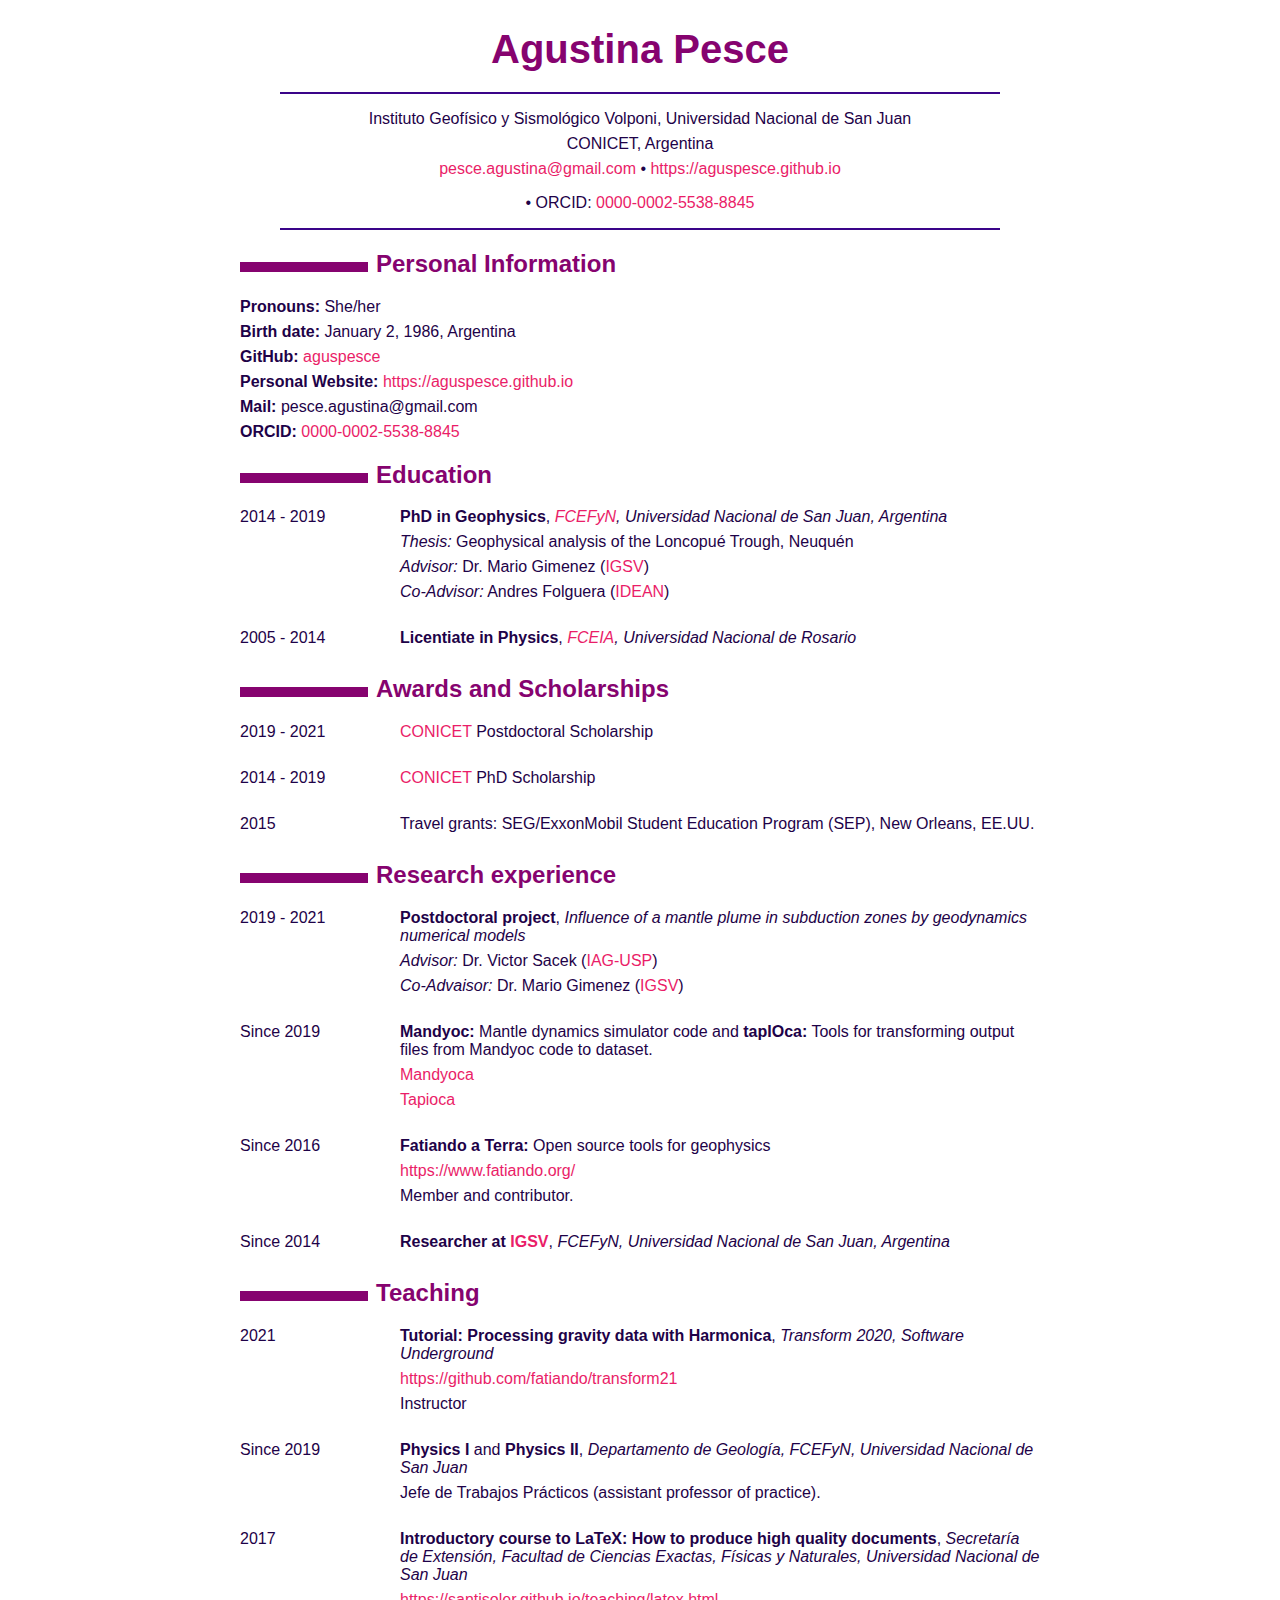
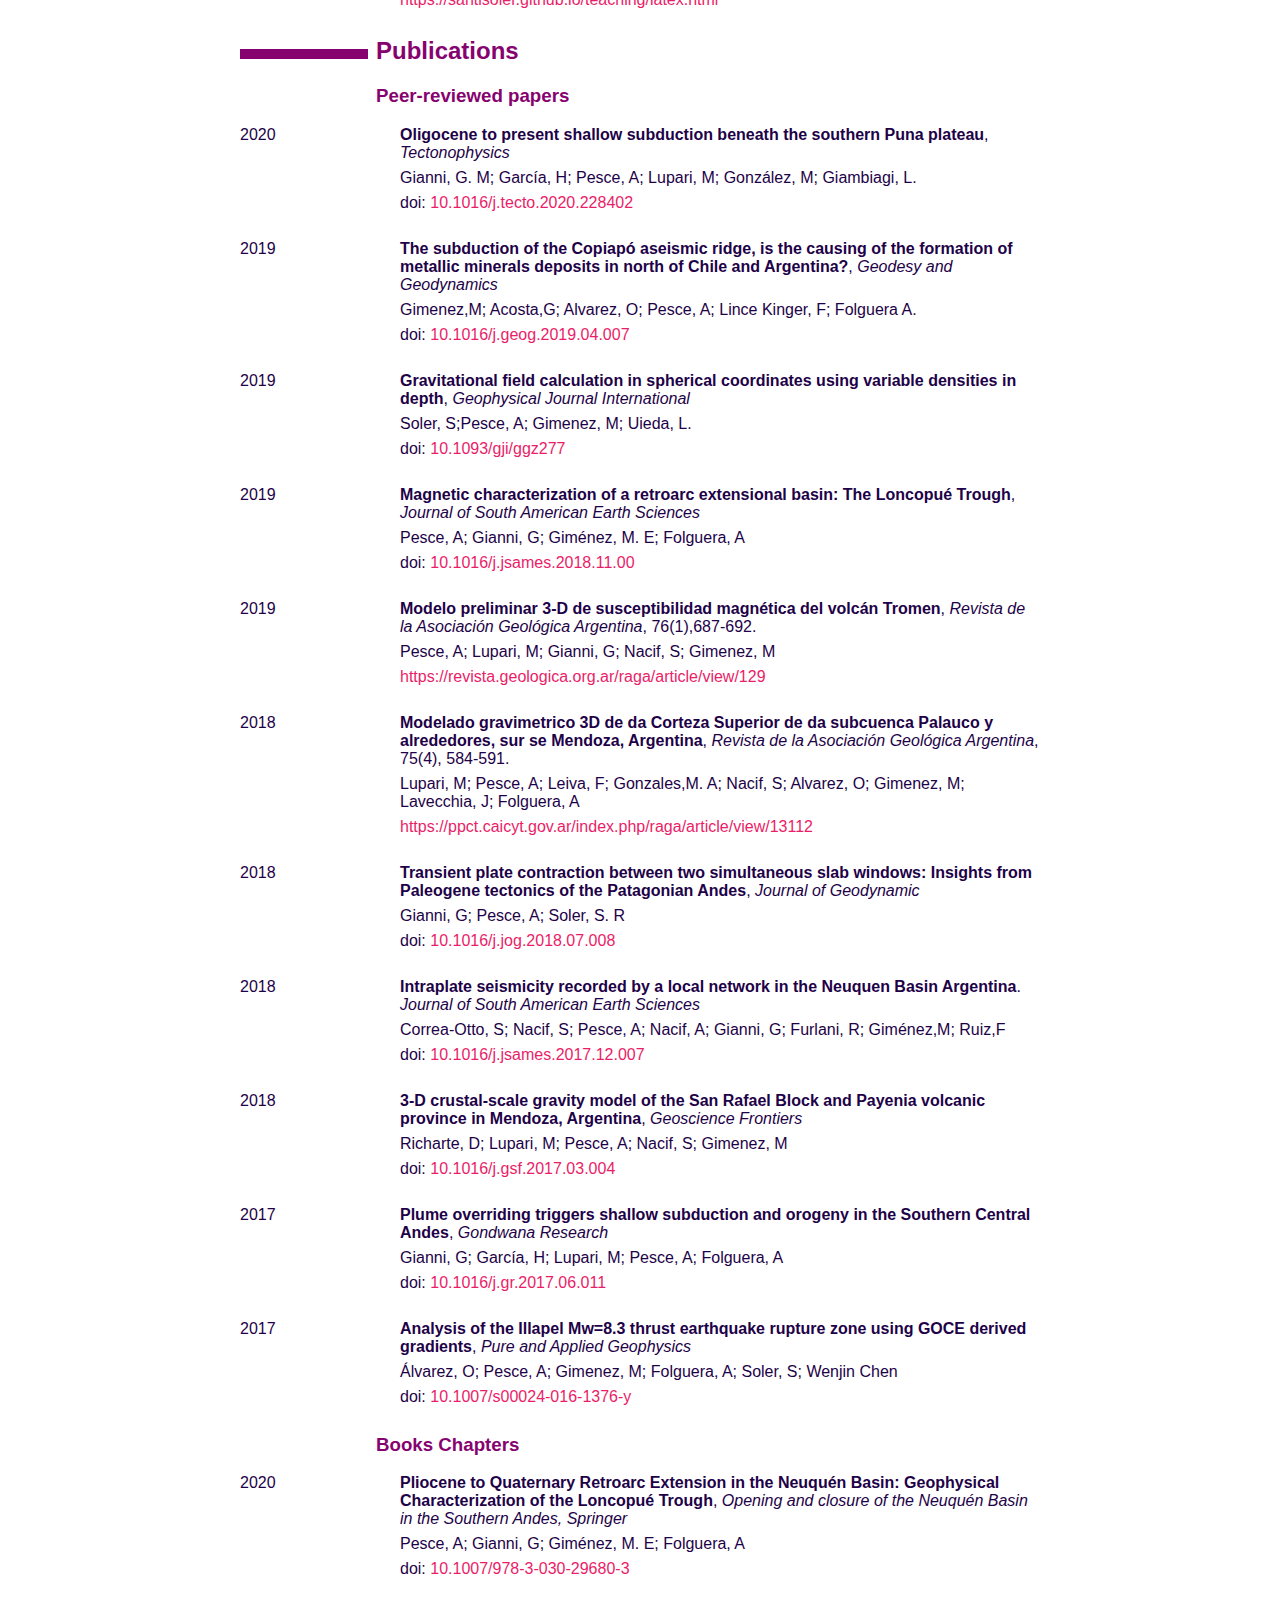
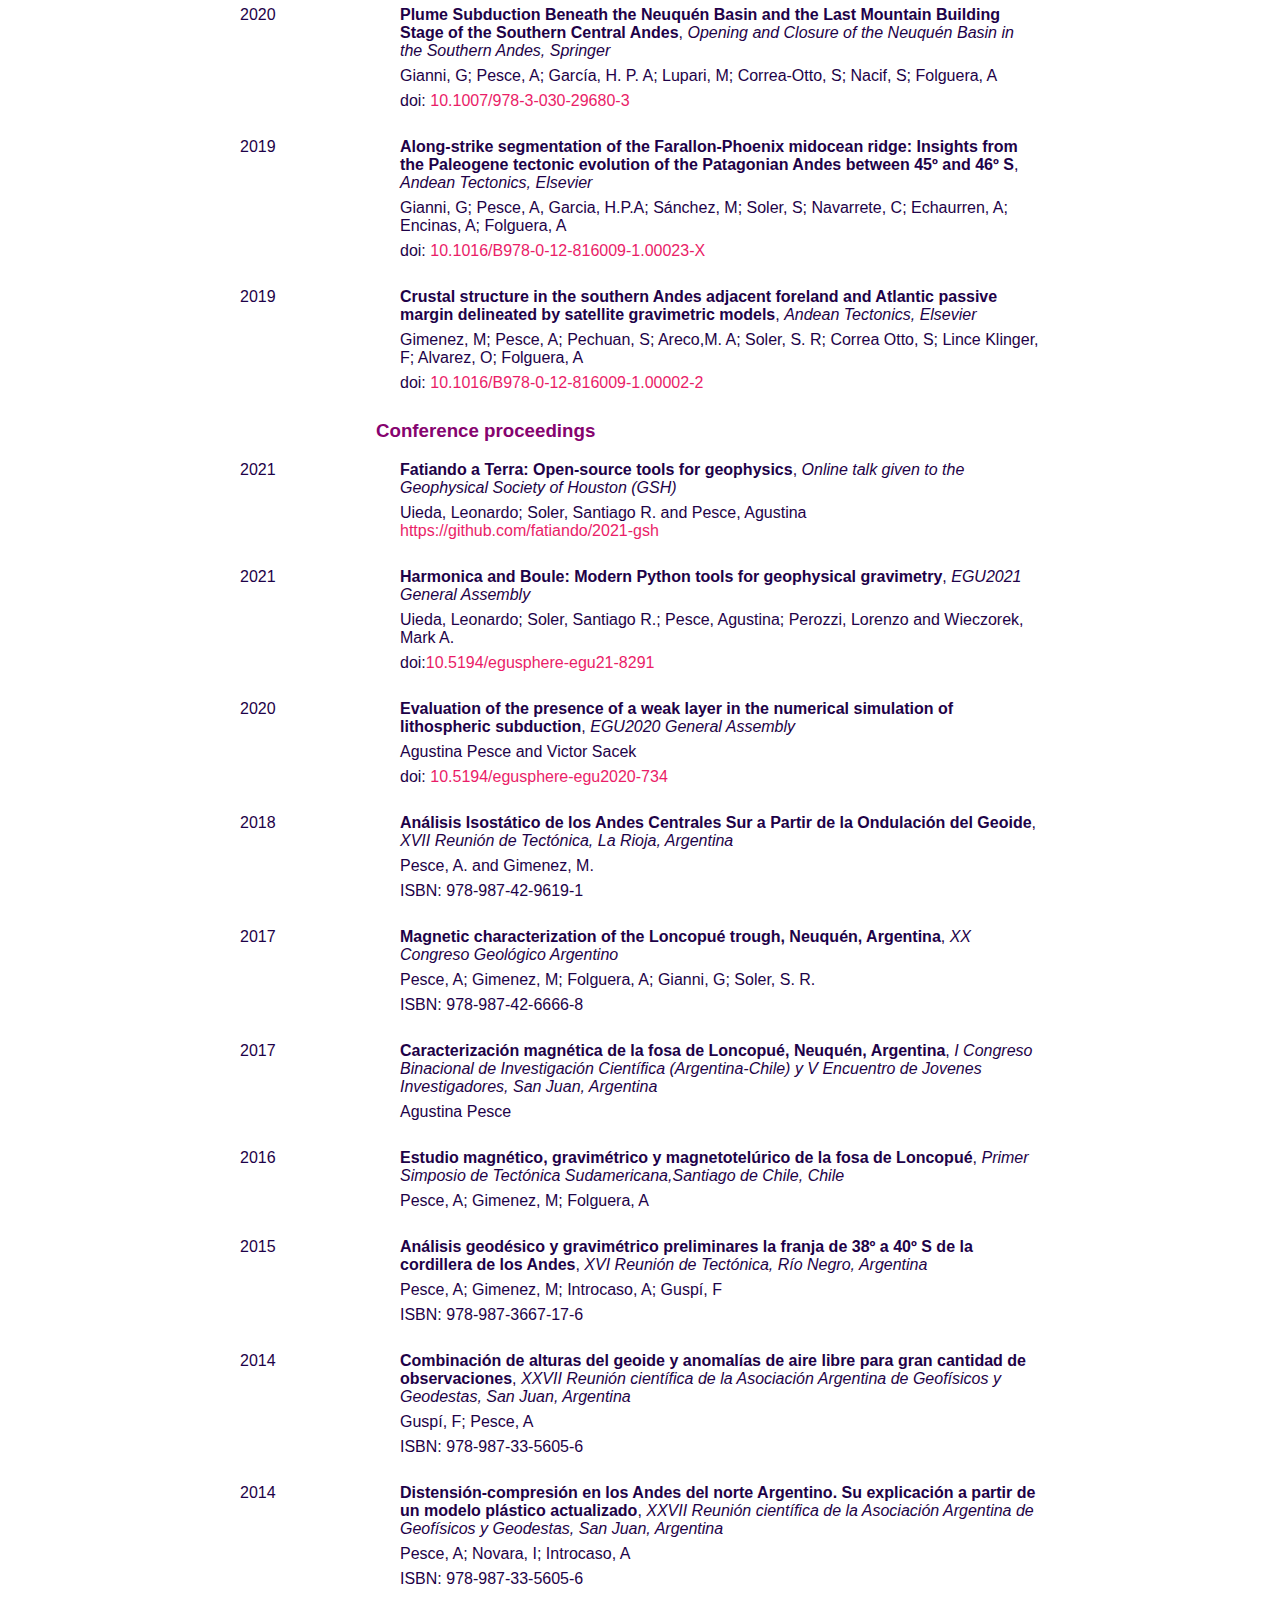
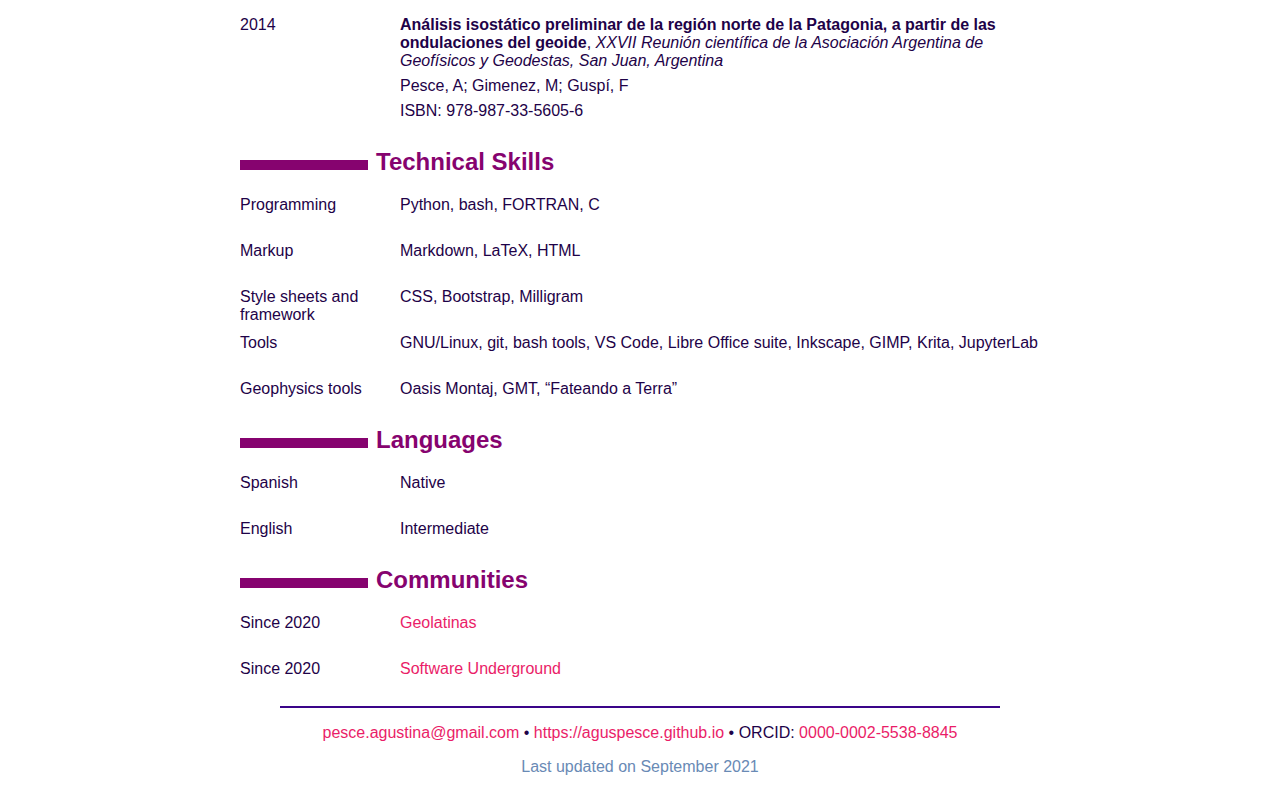
==== index.html @ 7dacb463 "Deploying to gh-pages from @ aguspesce/cv@de54df8f16d4f69a85e014d41d0af55e91cf2f38 🚀" ====
<!DOCTYPE html>
<!-- Custom HTML Template for Pandoc intended to build the CV -->
<!-- This is a fork from template.html5 that can be found on -->
<!-- https://github.com/jgm/pandoc-templates/tree/2.5 -->
<html
  xmlns="http://www.w3.org/1999/xhtml"
  lang=""
  xml:lang=""
  >
  <head>
    <meta charset="utf-8" />
    <meta name="generator" content="pandoc" />
    <meta
      name="viewport"
      content="width=device-width, initial-scale=1.0, user-scalable=yes"
    />
          <title>Agustina Pesce</title>
    <style type="text/css">
            code{white-space: pre-wrap;}
            span.smallcaps{font-variant: small-caps;}
            span.underline{text-decoration: underline;}
            div.column{display: inline-block; vertical-align: top; width: 50%;}
          </style>
         <link rel="stylesheet" href="style/style.css" />
     
    <!--[if lt IE 9]>
      <script src="//cdnjs.cloudflare.com/ajax/libs/html5shiv/3.7.3/html5shiv-printshiv.min.js"></script>
    <![endif]-->
    
  </head>

  <body>
         <header id="title-block-header">
      <h1 class="title">Agustina Pesce</h1>
           </header>
      <hr />
<blockquote>
<p>Instituto Geofísico y Sismológico Volponi, Universidad Nacional de San Juan</p>
<p>CONICET, Argentina</p>
<p><a href="mailto:pesce.agustina@gmail.com" class="email">pesce.agustina@gmail.com</a> • <a href="https://aguspesce.github.io">https://aguspesce.github.io</a></p>
</blockquote>
<blockquote>
<p>• ORCID: <a href="https://orcid.org/0000-0002-5538-8845">0000-0002-5538-8845</a></p>
</blockquote>
<hr />
<h2 id="personal-information">Personal Information</h2>
<!-- **Full name:** Agustina Pesce -->
<p><strong>Pronouns:</strong> She/her</p>
<p><strong>Birth date:</strong> January 2, 1986, Argentina</p>
<p><strong>GitHub:</strong> <a href="https://github.com/aguspesce/">aguspesce</a></p>
<p><strong>Personal Website:</strong> <a href="https://aguspesce.github.io">https://aguspesce.github.io</a></p>
<p><strong>Mail:</strong> pesce.agustina@gmail.com</p>
<p><strong>ORCID:</strong> <a href="https://orcid.org/0000-0002-5538-8845">0000-0002-5538-8845</a></p>
<h2 id="education">Education</h2>
<dl>
<dt>2014 - 2019</dt>
<dd><p><strong>PhD in Geophysics</strong>, <em><a href="https://exactas.unsj.edu.ar/">FCEFyN</a>, Universidad Nacional de San Juan, Argentina</em></p>
<p><em>Thesis:</em> Geophysical analysis of the Loncopué Trough, Neuquén</p>
<p><em>Advisor:</em> Dr. Mario Gimenez (<a href="http://igsv.unsj.edu.ar/">IGSV</a>)</p>
<p><em>Co-Advisor:</em> Andres Folguera (<a href="http://www.idean.gl.fcen.uba.ar/">IDEAN</a>)</p>
</dd>
<dt>2005 - 2014</dt>
<dd><strong>Licentiate in Physics</strong>, <em><a href="https://web.fceia.unr.edu.ar/es/">FCEIA</a>, Universidad Nacional de Rosario</em>
</dd>
</dl>
<h2 id="awards-and-scholarships">Awards and Scholarships</h2>
<dl>
<dt>2019 - 2021</dt>
<dd><a href="https://www.conicet.gov.ar/">CONICET</a> Postdoctoral Scholarship
</dd>
<dt>2014 - 2019</dt>
<dd><a href="https://www.conicet.gov.ar/">CONICET</a> PhD Scholarship
</dd>
<dt>2015</dt>
<dd>Travel grants: SEG/ExxonMobil Student Education Program (SEP), New Orleans, EE.UU.
</dd>
</dl>
<h2 id="research-experience">Research experience</h2>
<dl>
<dt>2019 - 2021</dt>
<dd><p><strong>Postdoctoral project</strong>, <em>Influence of a mantle plume in subduction zones by geodynamics numerical models</em></p>
<p><em>Advisor:</em> Dr. Victor Sacek (<a href="http://iag.usp.br/">IAG-USP</a>)</p>
<p><em>Co-Advaisor:</em> Dr. Mario Gimenez (<a href="http://igsv.unsj.edu.ar/">IGSV</a>)</p>
</dd>
<dt>Since 2019</dt>
<dd><p><strong>Mandyoc:</strong> Mantle dynamics simulator code and <strong>tapIOca:</strong> Tools for transforming output files from Mandyoc code to dataset.</p>
<p><a href="https://bitbucket.org/victorsacek/mandyoc/src/master/">Mandyoca</a></p>
<p><a href="https://github.com/aguspesce/tapioca">Tapioca</a></p>
</dd>
<dt>Since 2016</dt>
<dd><p><strong>Fatiando a Terra:</strong> Open source tools for geophysics</p>
<p><a href="https://www.fatiando.org/">https://www.fatiando.org/</a></p>
<p>Member and contributor.</p>
</dd>
<dt>Since 2014</dt>
<dd><strong>Researcher at <a href="http://igsv.unsj.edu.ar/">IGSV</a></strong>, <em>FCEFyN, Universidad Nacional de San Juan, Argentina</em>
</dd>
</dl>
<h2 id="teaching">Teaching</h2>
<dl>
<dt>2021</dt>
<dd><p><strong>Tutorial: Processing gravity data with Harmonica</strong>, <em>Transform 2020, Software Underground</em></p>
<p><a href="https://github.com/fatiando/transform21">https://github.com/fatiando/transform21</a></p>
<p>Instructor</p>
</dd>
<dt>Since 2019</dt>
<dd><p><strong>Physics I</strong> and <strong>Physics II</strong>, <em>Departamento de Geología, FCEFyN, Universidad Nacional de San Juan</em></p>
<p>Jefe de Trabajos Prácticos (assistant professor of practice).</p>
</dd>
<dt>2017</dt>
<dd><p><strong>Introductory course to LaTeX: How to produce high quality documents</strong>, <em>Secretaría de Extensión, Facultad de Ciencias Exactas, Físicas y Naturales, Universidad Nacional de San Juan</em></p>
<p><a href="https://santisoler.github.io/teaching/latex.html">https://santisoler.github.io/teaching/latex.html</a></p>
</dd>
</dl>
<h2 id="publications">Publications</h2>
<h3 id="peer-reviewed-papers">Peer-reviewed papers</h3>
<dl>
<dt>2020</dt>
<dd><p><strong>Oligocene to present shallow subduction beneath the southern Puna plateau</strong>, <em>Tectonophysics</em></p>
<p>Gianni, G. M; García, H; Pesce, A; Lupari, M; González, M; Giambiagi, L.</p>
<p>doi: <a href="https://doi.org/10.1016/j.tecto.2020.228402">10.1016/j.tecto.2020.228402</a></p>
</dd>
<dt>2019</dt>
<dd><p><strong>The subduction of the Copiapó aseismic ridge, is the causing of the formation of metallic minerals deposits in north of Chile and Argentina?</strong>, <em>Geodesy and Geodynamics</em></p>
<p>Gimenez,M; Acosta,G; Alvarez, O; Pesce, A; Lince Kinger, F; Folguera A.</p>
<p>doi: <a href="https://doi.org/10.1016/j.geog.2019.04.007">10.1016/j.geog.2019.04.007</a></p>
</dd>
<dt>2019</dt>
<dd><p><strong>Gravitational field calculation in spherical coordinates using variable densities in depth</strong>, <em>Geophysical Journal International</em></p>
<p>Soler, S;Pesce, A; Gimenez, M; Uieda, L.</p>
<p>doi: <a href="https://doi.org/10.1093/gji/ggz277">10.1093/gji/ggz277</a></p>
</dd>
<dt>2019</dt>
<dd><p><strong>Magnetic characterization of a retroarc extensional basin: The Loncopué Trough</strong>, <em>Journal of South American Earth Sciences</em></p>
<p>Pesce, A; Gianni, G; Giménez, M. E; Folguera, A</p>
<p>doi: <a href="https://doi.org/10.1016/j.jsames.2018.11.00">10.1016/j.jsames.2018.11.00</a></p>
</dd>
<dt>2019</dt>
<dd><p><strong>Modelo preliminar 3-D de susceptibilidad magnética del volcán Tromen</strong>, <em>Revista de la Asociación Geológica Argentina</em>, 76(1),687-692.</p>
<p>Pesce, A; Lupari, M; Gianni, G; Nacif, S; Gimenez, M</p>
<p><a href="https://revista.geologica.org.ar/raga/article/view/129">https://revista.geologica.org.ar/raga/article/view/129</a></p>
</dd>
<dt>2018</dt>
<dd><p><strong>Modelado gravimetrico 3D de da Corteza Superior de da subcuenca Palauco y alrededores, sur se Mendoza, Argentina</strong>, <em>Revista de la Asociación Geológica Argentina</em>, 75(4), 584-591.</p>
<p>Lupari, M; Pesce, A; Leiva, F; Gonzales,M. A; Nacif, S; Alvarez, O; Gimenez, M; Lavecchia, J; Folguera, A</p>
<p><a href="https://ppct.caicyt.gov.ar/index.php/raga/article/view/13112">https://ppct.caicyt.gov.ar/index.php/raga/article/view/13112</a></p>
</dd>
<dt>2018</dt>
<dd><p><strong>Transient plate contraction between two simultaneous slab windows: Insights from Paleogene tectonics of the Patagonian Andes</strong>, <em>Journal of Geodynamic</em></p>
<p>Gianni, G; Pesce, A; Soler, S. R</p>
<p>doi: <a href="https://doi.org/10.1016/j.jog.2018.07.008">10.1016/j.jog.2018.07.008</a></p>
</dd>
<dt>2018</dt>
<dd><p><strong>Intraplate seismicity recorded by a local network in the Neuquen Basin Argentina</strong>. <em>Journal of South American Earth Sciences</em></p>
<p>Correa-Otto, S; Nacif, S; Pesce, A; Nacif, A; Gianni, G; Furlani, R; Giménez,M; Ruiz,F</p>
<p>doi: <a href="https://doi.org/10.1016/j.jsames.2017.12.007">10.1016/j.jsames.2017.12.007</a></p>
</dd>
<dt>2018</dt>
<dd><p><strong>3-D crustal-scale gravity model of the San Rafael Block and Payenia volcanic province in Mendoza, Argentina</strong>, <em>Geoscience Frontiers</em></p>
<p>Richarte, D; Lupari, M; Pesce, A; Nacif, S; Gimenez, M</p>
<p>doi: <a href="https://doi.org/10.1016/j.gsf.2017.03.004">10.1016/j.gsf.2017.03.004</a></p>
</dd>
<dt>2017</dt>
<dd><p><strong>Plume overriding triggers shallow subduction and orogeny in the Southern Central Andes</strong>, <em>Gondwana Research</em></p>
<p>Gianni, G; García, H; Lupari, M; Pesce, A; Folguera, A</p>
<p>doi: <a href="https://doi.org/10.1016/j.gr.2017.06.011">10.1016/j.gr.2017.06.011</a></p>
</dd>
<dt>2017</dt>
<dd><p><strong>Analysis of the Illapel Mw=8.3 thrust earthquake rupture zone using GOCE derived gradients</strong>, <em>Pure and Applied Geophysics</em></p>
<p>Álvarez, O; Pesce, A; Gimenez, M; Folguera, A; Soler, S; Wenjin Chen</p>
<p>doi: <a href="https://doi.org/10.1007/s00024-016-1376-y">10.1007/s00024-016-1376-y</a></p>
</dd>
</dl>
<h3 id="books-chapters">Books Chapters</h3>
<dl>
<dt>2020</dt>
<dd><p><strong>Pliocene to Quaternary Retroarc Extension in the Neuquén Basin: Geophysical Characterization of the Loncopué Trough</strong>, <em>Opening and closure of the Neuquén Basin in the Southern Andes, Springer</em></p>
<p>Pesce, A; Gianni, G; Giménez, M. E; Folguera, A</p>
<p>doi: <a href="https://doi.org/10.1007/978-3-030-29680-3">10.1007/978-3-030-29680-3</a></p>
</dd>
<dt>2020</dt>
<dd><p><strong>Plume Subduction Beneath the Neuquén Basin and the Last Mountain Building Stage of the Southern Central Andes</strong>, <em>Opening and Closure of the Neuquén Basin in the Southern Andes, Springer</em></p>
<p>Gianni, G; Pesce, A; García, H. P. A; Lupari, M; Correa-Otto, S; Nacif, S; Folguera, A</p>
<p>doi: <a href="https://doi.org/10.1007/978-3-030-29680-3">10.1007/978-3-030-29680-3</a></p>
</dd>
<dt>2019</dt>
<dd><p><strong>Along-strike segmentation of the Farallon-Phoenix midocean ridge: Insights from the Paleogene tectonic evolution of the Patagonian Andes between 45º and 46º S</strong>, <em>Andean Tectonics, Elsevier</em></p>
<p>Gianni, G; Pesce, A, Garcia, H.P.A; Sánchez, M; Soler, S; Navarrete, C; Echaurren, A; Encinas, A; Folguera, A</p>
<p>doi: <a href="https://doi.org/10.1016/B978-0-12-816009-1.00023-X">10.1016/B978-0-12-816009-1.00023-X</a></p>
</dd>
<dt>2019</dt>
<dd><p><strong>Crustal structure in the southern Andes adjacent foreland and Atlantic passive margin delineated by satellite gravimetric models</strong>, <em>Andean Tectonics, Elsevier</em></p>
<p>Gimenez, M; Pesce, A; Pechuan, S; Areco,M. A; Soler, S. R; Correa Otto, S; Lince Klinger, F; Alvarez, O; Folguera, A</p>
<p>doi: <a href="https://doi.org/10.1016/B978-0-12-816009-1.00002-2">10.1016/B978-0-12-816009-1.00002-2</a></p>
</dd>
</dl>
<h3 id="conference-proceedings">Conference proceedings</h3>
<dl>
<dt>2021</dt>
<dd><p><strong>Fatiando a Terra: Open-source tools for geophysics</strong>, <em>Online talk given to the Geophysical Society of Houston (GSH)</em></p>
<p>Uieda, Leonardo; Soler, Santiago R. and Pesce, Agustina <a href="https://github.com/fatiando/2021-gsh">https://github.com/fatiando/2021-gsh</a></p>
</dd>
<dt>2021</dt>
<dd><p><strong>Harmonica and Boule: Modern Python tools for geophysical gravimetry</strong>, <em>EGU2021 General Assembly</em></p>
<p>Uieda, Leonardo; Soler, Santiago R.; Pesce, Agustina; Perozzi, Lorenzo and Wieczorek, Mark A.</p>
<p>doi:<a href="https://doi.org/10.5194/egusphere-egu21-8291">10.5194/egusphere-egu21-8291</a></p>
</dd>
<dt>2020</dt>
<dd><p><strong>Evaluation of the presence of a weak layer in the numerical simulation of lithospheric subduction</strong>, <em>EGU2020 General Assembly</em></p>
<p>Agustina Pesce and Victor Sacek</p>
<p>doi: <a href="https://doi.org/10.5194/egusphere-egu2020-734">10.5194/egusphere-egu2020-734</a></p>
</dd>
<dt>2018</dt>
<dd><p><strong>Análisis Isostático de los Andes Centrales Sur a Partir de la Ondulación del Geoide</strong>, <em>XVII Reunión de Tectónica, La Rioja, Argentina</em></p>
<p>Pesce, A. and Gimenez, M.</p>
<p>ISBN: 978-987-42-9619-1</p>
</dd>
<dt>2017</dt>
<dd><p><strong>Magnetic characterization of the Loncopué trough, Neuquén, Argentina</strong>, <em>XX Congreso Geológico Argentino</em></p>
<p>Pesce, A; Gimenez, M; Folguera, A; Gianni, G; Soler, S. R.</p>
<p>ISBN: 978-987-42-6666-8</p>
</dd>
<dt>2017</dt>
<dd><p><strong>Caracterización magnética de la fosa de Loncopué, Neuquén, Argentina</strong>, <em>I Congreso Binacional de Investigación Científica (Argentina-Chile) y V Encuentro de Jovenes Investigadores, San Juan, Argentina</em></p>
<p>Agustina Pesce</p>
</dd>
<dt>2016</dt>
<dd><p><strong>Estudio magnético, gravimétrico y magnetotelúrico de la fosa de Loncopué</strong>, <em>Primer Simposio de Tectónica Sudamericana,Santiago de Chile, Chile</em></p>
<p>Pesce, A; Gimenez, M; Folguera, A</p>
</dd>
<dt>2015</dt>
<dd><p><strong>Análisis geodésico y gravimétrico preliminares la franja de 38º a 40º S de la cordillera de los Andes</strong>, <em>XVI Reunión de Tectónica, Río Negro, Argentina</em></p>
<p>Pesce, A; Gimenez, M; Introcaso, A; Guspí, F</p>
<p>ISBN: 978-987-3667-17-6</p>
</dd>
<dt>2014</dt>
<dd><p><strong>Combinación de alturas del geoide y anomalías de aire libre para gran cantidad de observaciones</strong>, <em>XXVII Reunión científica de la Asociación Argentina de Geofísicos y Geodestas, San Juan, Argentina</em></p>
<p>Guspí, F; Pesce, A</p>
<p>ISBN: 978-987-33-5605-6</p>
</dd>
<dt>2014</dt>
<dd><p><strong>Distensión-compresión en los Andes del norte Argentino. Su explicación a partir de un modelo plástico actualizado</strong>, <em>XXVII Reunión científica de la Asociación Argentina de Geofísicos y Geodestas, San Juan, Argentina</em></p>
<p>Pesce, A; Novara, I; Introcaso, A</p>
<p>ISBN: 978-987-33-5605-6</p>
</dd>
<dt>2014</dt>
<dd><p><strong>Análisis isostático preliminar de la región norte de la Patagonia, a partir de las ondulaciones del geoide</strong>, <em>XXVII Reunión científica de la Asociación Argentina de Geofísicos y Geodestas, San Juan, Argentina</em></p>
<p>Pesce, A; Gimenez, M; Guspí, F</p>
<p>ISBN: 978-987-33-5605-6</p>
</dd>
</dl>
<h2 id="technical-skills">Technical Skills</h2>
<dl>
<dt>Programming</dt>
<dd>Python, bash, FORTRAN, C
</dd>
<dt>Markup</dt>
<dd>Markdown, LaTeX, HTML
</dd>
<dt>Style sheets and framework</dt>
<dd>CSS, Bootstrap, Milligram
</dd>
<dt>Tools</dt>
<dd>GNU/Linux, git, bash tools, VS Code, Libre Office suite, Inkscape, GIMP, Krita, JupyterLab
</dd>
<dt>Geophysics tools</dt>
<dd>Oasis Montaj, GMT, “Fateando a Terra”
</dd>
</dl>
<h2 id="languages">Languages</h2>
<dl>
<dt>Spanish</dt>
<dd>Native
</dd>
<dt>English</dt>
<dd>Intermediate
</dd>
</dl>
<h2 id="communities">Communities</h2>
<dl>
<dt>Since 2020</dt>
<dd><a href="https://geolatinas.weebly.com/">Geolatinas</a>
</dd>
<dt>Since 2020</dt>
<dd><a href="https://softwareunderground.org/">Software Underground</a>
</dd>
</dl>
<hr />
<blockquote>
<p><a href="mailto:pesce.agustina@gmail.com" class="email">pesce.agustina@gmail.com</a> • <a href="https://aguspesce.github.io">https://aguspesce.github.io</a> • ORCID: <a href="https://orcid.org/0000-0002-5538-8845">0000-0002-5538-8845</a></p>
</blockquote>      <blockquote>
      <p class="footer">Last updated on September 2021</p>
    </blockquote>
      </body>
</html>
---- style/style.css ----
/*
 * Copyright 2021 Agustina Pesce <pesce.agustina@gmail.com>
 * Content under CC BY-SA 4.0 License
 *
 * Forked from:
 *
 * Copyright 2013 Christophe-Marie Duquesne <chmd@chmd.fr>
 * CSS for making a resume with pandoc. Inspired by moderncv.
 * This CSS document is delivered to you under the CC BY-SA 3.0 License.
 * https://creativecommons.org/licenses/by-sa/3.0/deed.en_US
 */

/* Whole document */
body {
  font-family: "Helvetica Neue", Helvetica, Arial, sans;
  width: 800px;
  margin: auto;
  background: #ffffff;
  padding: 0px 0px 0px 0px;
  color: #1e0248;
  font-size: 12pt;
}

/* Title of the resume */
h1 {
  font-size: 30pt;
  color: #86036f;
  text-align: center;
  margin-bottom: 20px;
}

h2 {
  font-size: ;
}

/* Titles of categories */
h2,
h3 {
  color: #86036f;
}

/* There is a bar just before each category */
h2:before {
  content: "";
  display: inline-block;
  margin-right: 1%;
  width: 16%;
  height: 10px;
  background-color: #86036f;
}

h3:before {
  content: "";
  display: inline-block;
  margin-right: 1%;
  width: 16%;
  height: 10px;
}

/* Definitions */
dt {
  float: left;
  clear: left;
  width: 20%;
  /*font-weight: bold;*/
}
dd {
  margin-left: 20%;
  margin-bottom: 3.5%;
}
p {
  margin-top: 0;
  margin-bottom: 7px;
}

/* Blockquotes */
blockquote {
  text-align: center;
}

/* Links */
a {
  text-decoration: none;
  color: #ea1d68;
}
a:hover,
a:active {
  text-decoration: underline;
}

/* Horizontal separators */
hr {
  background-color: #3a0489;
  border-width: 0px;
  height: 2px;
  width: 90%;
}

.footer {
  color: #698ab5;
}

ul {
  margin-top: 0;
}
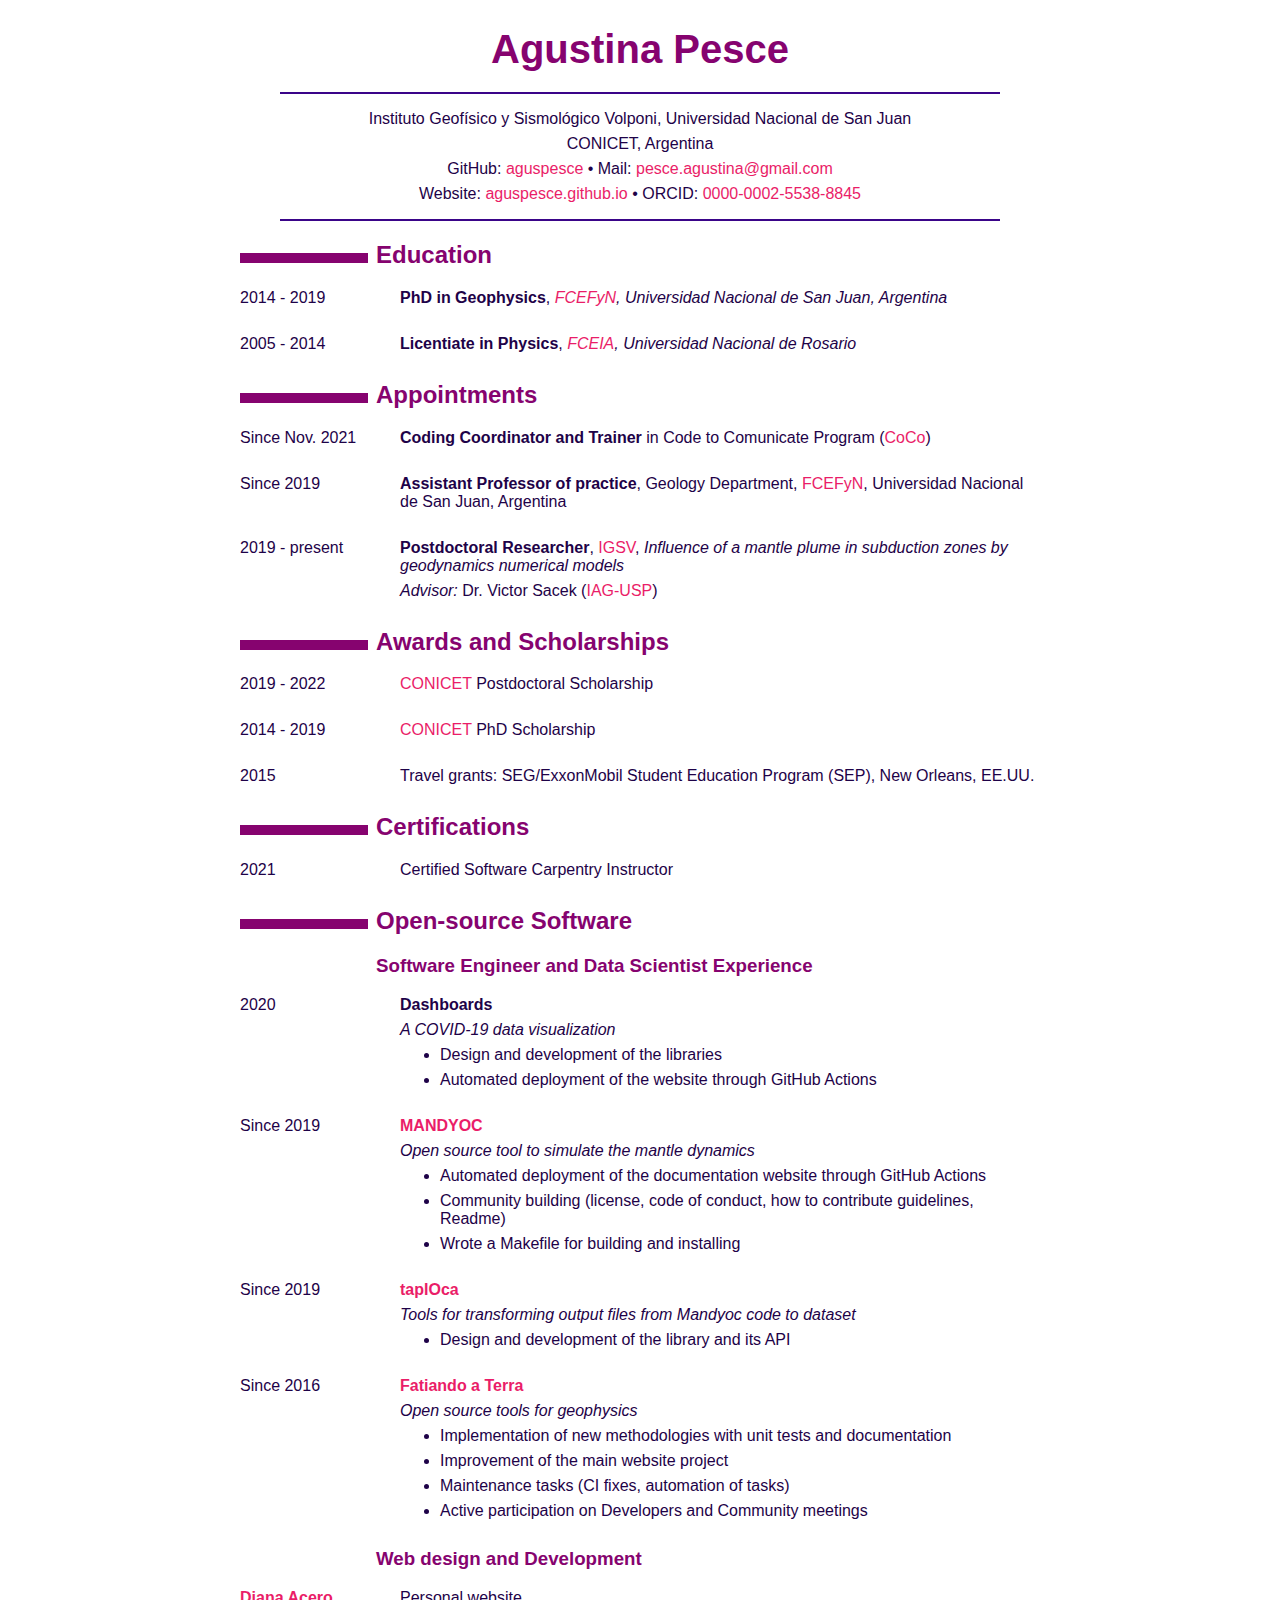
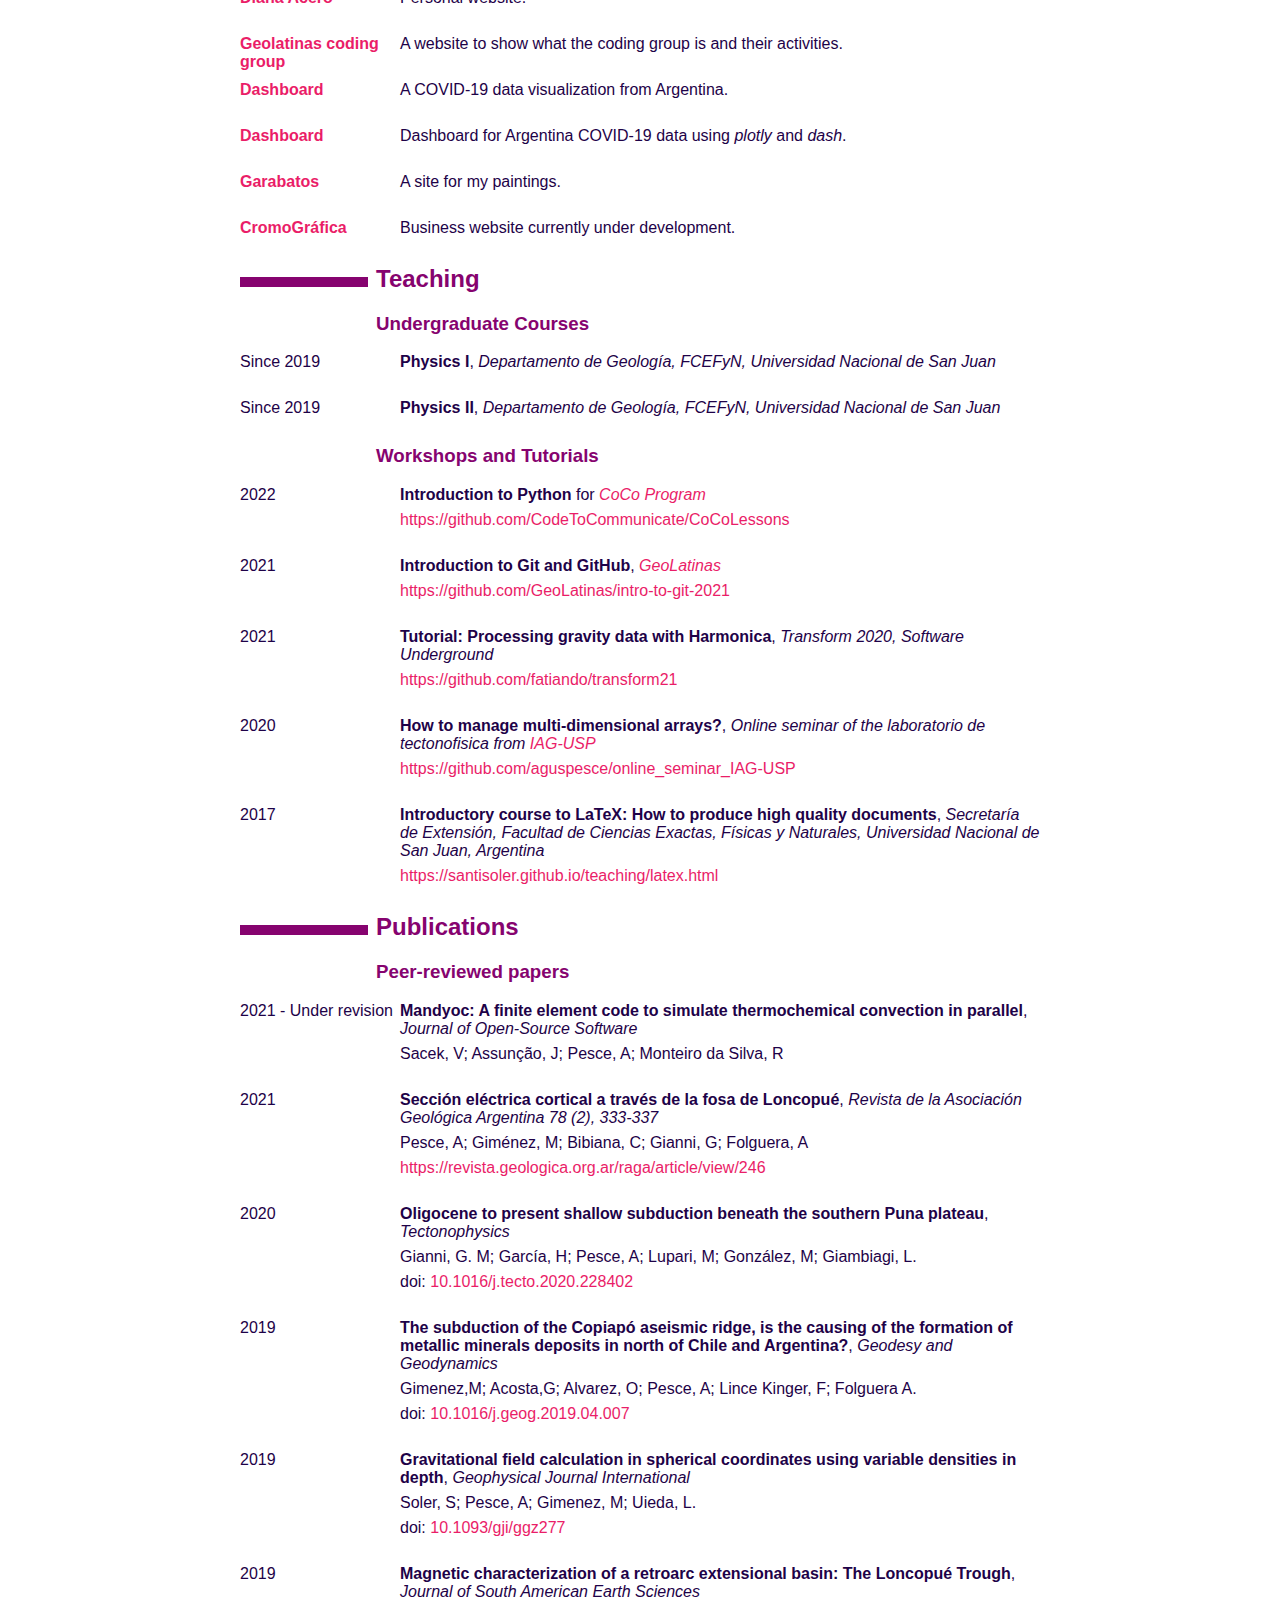
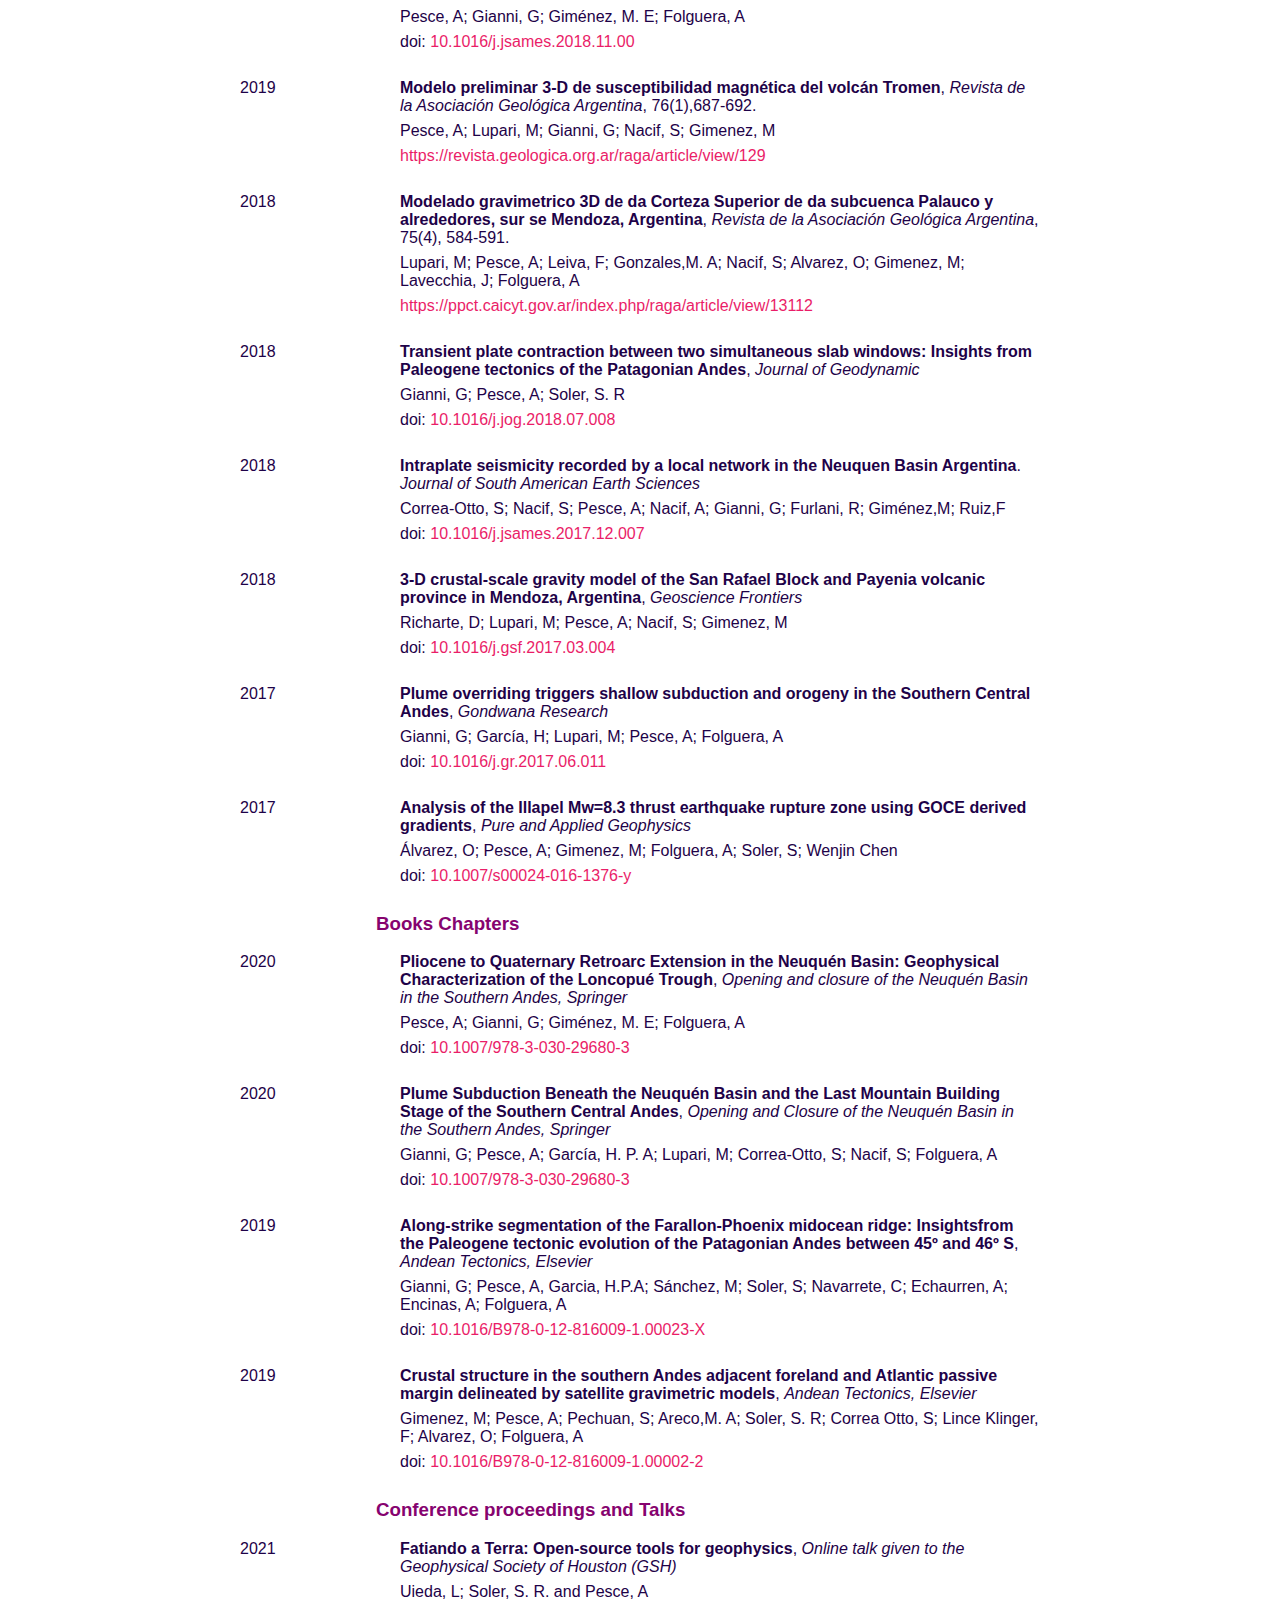
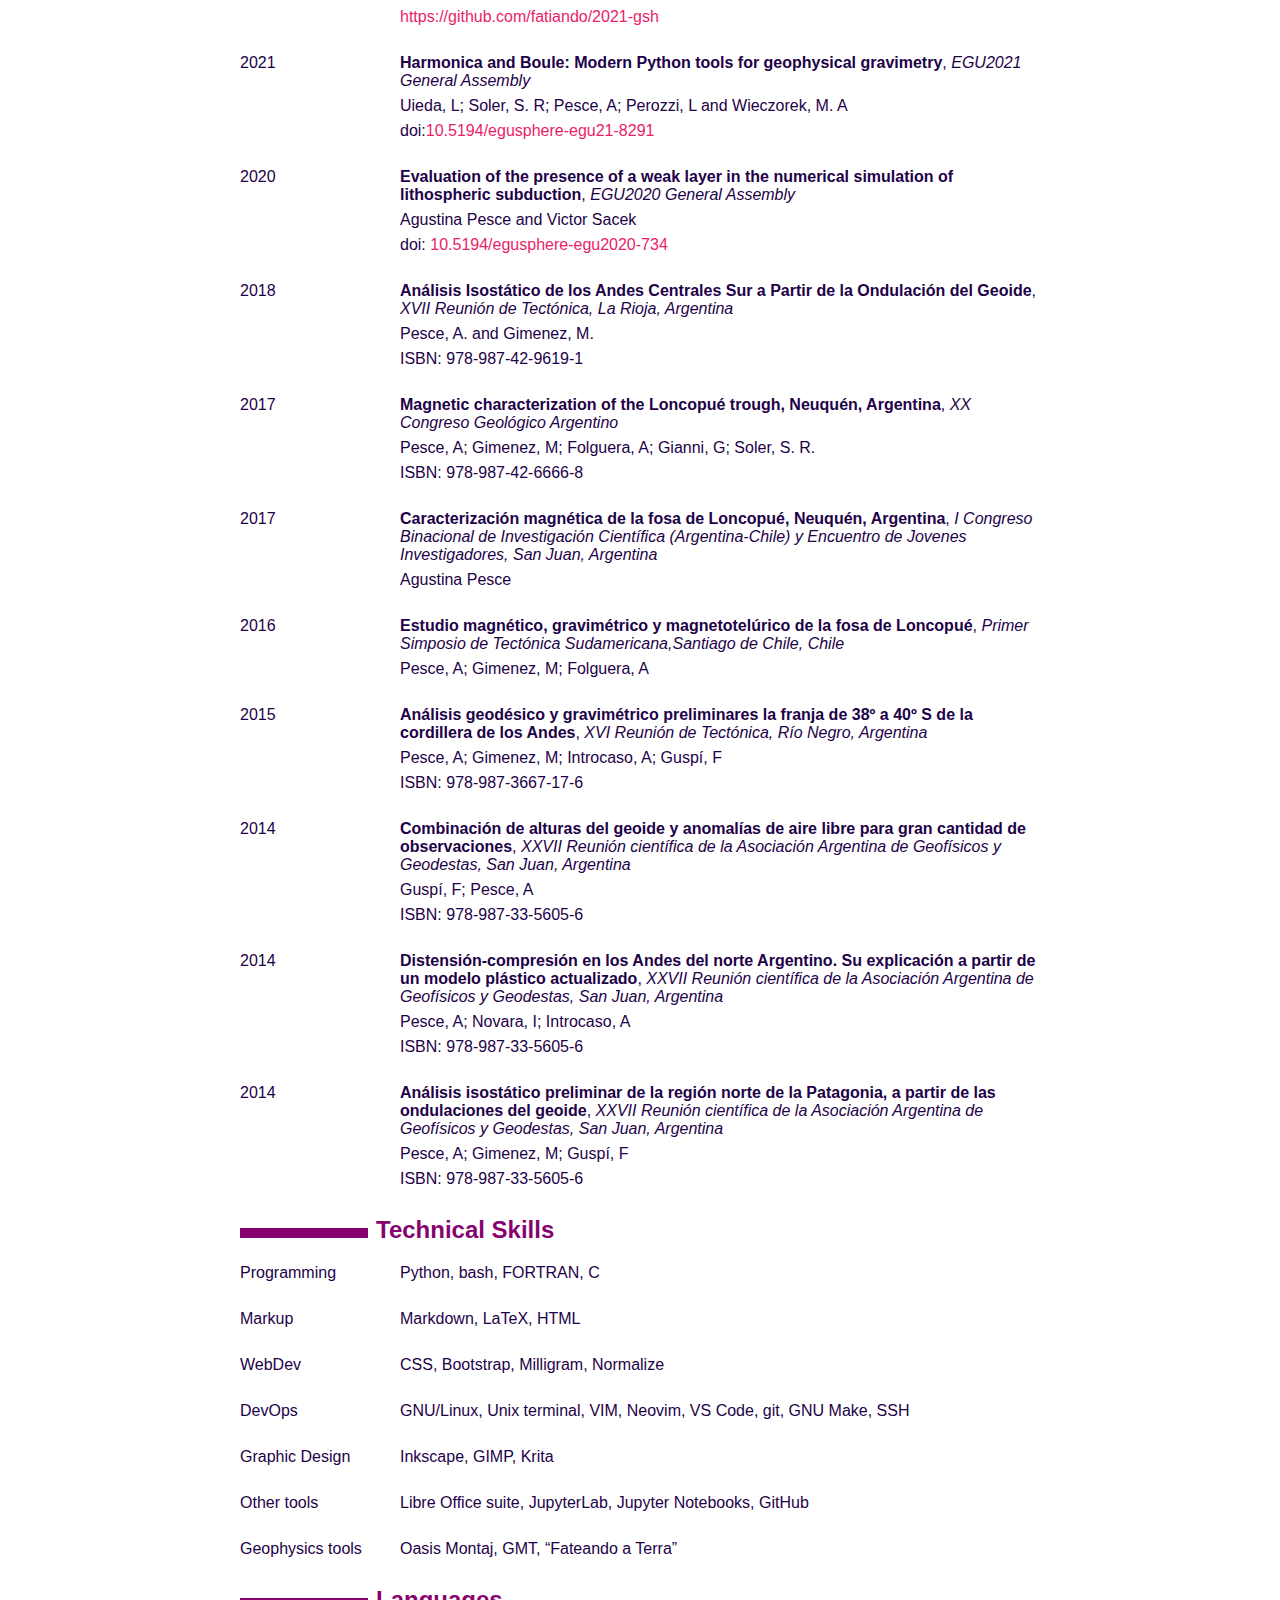
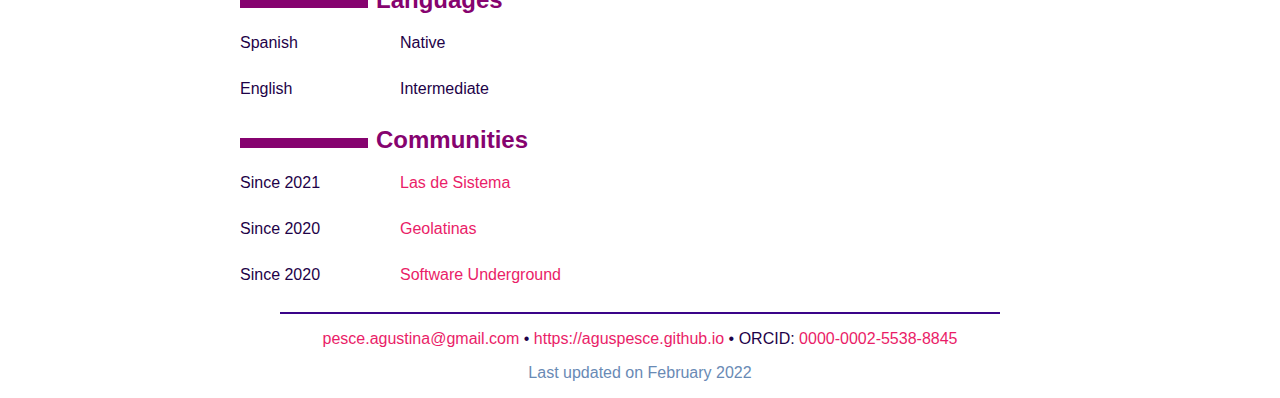
==== commit b300aafe: "Deploying to gh-pages from @ aguspesce/cv@c24deadbf7441244d8355f60b7bb85cda812ce49 🚀" ====
--- a/index.html
+++ b/index.html
@@ -37,35 +37,51 @@
 <blockquote>
 <p>Instituto Geofísico y Sismológico Volponi, Universidad Nacional de San Juan</p>
 <p>CONICET, Argentina</p>
-<p><a href="mailto:pesce.agustina@gmail.com" class="email">pesce.agustina@gmail.com</a> • <a href="https://aguspesce.github.io">https://aguspesce.github.io</a></p>
-</blockquote>
-<blockquote>
-<p>• ORCID: <a href="https://orcid.org/0000-0002-5538-8845">0000-0002-5538-8845</a></p>
+<p>GitHub: <a href="https://github.com/aguspesce/">aguspesce</a> • Mail: <a href="mailto:pesce.agustina@gmail.com" class="email">pesce.agustina@gmail.com</a></p>
+<p>Website: <a href="https://aguspesce.github.io">aguspesce.github.io</a> • ORCID: <a href="https://orcid.org/0000-0002-5538-8845">0000-0002-5538-8845</a></p>
 </blockquote>
 <hr />
-<h2 id="personal-information">Personal Information</h2>
-<!-- **Full name:** Agustina Pesce -->
-<p><strong>Pronouns:</strong> She/her</p>
-<p><strong>Birth date:</strong> January 2, 1986, Argentina</p>
-<p><strong>GitHub:</strong> <a href="https://github.com/aguspesce/">aguspesce</a></p>
-<p><strong>Personal Website:</strong> <a href="https://aguspesce.github.io">https://aguspesce.github.io</a></p>
-<p><strong>Mail:</strong> pesce.agustina@gmail.com</p>
-<p><strong>ORCID:</strong> <a href="https://orcid.org/0000-0002-5538-8845">0000-0002-5538-8845</a></p>
+<!-- ## Personal Information
+
+**Full name:** Agustina Pesce
+
+**Pronouns:** She/her
+
+<!--**Birth date:** January 2, 1986, Argentina
+
+<!--**GitHub:** [aguspesce](https://github.com/aguspesce/)
+
+**Personal Website:** [https://aguspesce.github.io](https://aguspesce.github.io)
+
+**Mail:** pesce.agustina@gmail.com
+
+**ORCID:** [0000-0002-5538-8845](https://orcid.org/0000-0002-5538-8845) -->
 <h2 id="education">Education</h2>
 <dl>
 <dt>2014 - 2019</dt>
-<dd><p><strong>PhD in Geophysics</strong>, <em><a href="https://exactas.unsj.edu.ar/">FCEFyN</a>, Universidad Nacional de San Juan, Argentina</em></p>
-<p><em>Thesis:</em> Geophysical analysis of the Loncopué Trough, Neuquén</p>
-<p><em>Advisor:</em> Dr. Mario Gimenez (<a href="http://igsv.unsj.edu.ar/">IGSV</a>)</p>
-<p><em>Co-Advisor:</em> Andres Folguera (<a href="http://www.idean.gl.fcen.uba.ar/">IDEAN</a>)</p>
+<dd><strong>PhD in Geophysics</strong>, <em><a href="https://exactas.unsj.edu.ar/">FCEFyN</a>, Universidad Nacional de San Juan, Argentina</em>
 </dd>
 <dt>2005 - 2014</dt>
 <dd><strong>Licentiate in Physics</strong>, <em><a href="https://web.fceia.unr.edu.ar/es/">FCEIA</a>, Universidad Nacional de Rosario</em>
 </dd>
 </dl>
+<h2 id="appointments">Appointments</h2>
+<dl>
+<dt>Since Nov. 2021</dt>
+<dd><strong>Coding Coordinator and Trainer</strong> in Code to Comunicate Program (<a href="https://twitter.com/CodeCommunicate/">CoCo</a>)
+</dd>
+<dt>Since 2019</dt>
+<dd><strong>Assistant Professor of practice</strong>, Geology Department, <a href="https://exactas.unsj.edu.ar/">FCEFyN</a>, Universidad Nacional de San Juan, Argentina
+</dd>
+<dt>2019 - present</dt>
+<dd><p><strong>Postdoctoral Researcher</strong>, <a href="http://igsv.unsj.edu.ar/">IGSV</a>, <em>Influence of a mantle plume in subduction zones by geodynamics numerical models</em></p>
+<p><em>Advisor:</em> Dr. Victor Sacek (<a href="http://iag.usp.br/">IAG-USP</a>)</p>
+<!-- _Co-Advaisor:_ Dr. Mario Gimenez ([IGSV](http://igsv.unsj.edu.ar/)) -->
+</dd>
+</dl>
 <h2 id="awards-and-scholarships">Awards and Scholarships</h2>
 <dl>
-<dt>2019 - 2021</dt>
+<dt>2019 - 2022</dt>
 <dd><a href="https://www.conicet.gov.ar/">CONICET</a> Postdoctoral Scholarship
 </dd>
 <dt>2014 - 2019</dt>
@@ -75,46 +91,116 @@
 <dd>Travel grants: SEG/ExxonMobil Student Education Program (SEP), New Orleans, EE.UU.
 </dd>
 </dl>
-<h2 id="research-experience">Research experience</h2>
-<dl>
-<dt>2019 - 2021</dt>
-<dd><p><strong>Postdoctoral project</strong>, <em>Influence of a mantle plume in subduction zones by geodynamics numerical models</em></p>
-<p><em>Advisor:</em> Dr. Victor Sacek (<a href="http://iag.usp.br/">IAG-USP</a>)</p>
-<p><em>Co-Advaisor:</em> Dr. Mario Gimenez (<a href="http://igsv.unsj.edu.ar/">IGSV</a>)</p>
-</dd>
-<dt>Since 2019</dt>
-<dd><p><strong>Mandyoc:</strong> Mantle dynamics simulator code and <strong>tapIOca:</strong> Tools for transforming output files from Mandyoc code to dataset.</p>
-<p><a href="https://bitbucket.org/victorsacek/mandyoc/src/master/">Mandyoca</a></p>
-<p><a href="https://github.com/aguspesce/tapioca">Tapioca</a></p>
+<h2 id="certifications">Certifications</h2>
+<dl>
+<dt>2021</dt>
+<dd>Certified Software Carpentry Instructor
+</dd>
+</dl>
+<h2 id="open-source-software">Open-source Software</h2>
+<h3 id="software-engineer-and-data-scientist-experience">Software Engineer and Data Scientist Experience</h3>
+<dl>
+<dt>2020</dt>
+<dd><p><strong>Dashboards</strong></p>
+<p><em>A COVID-19 data visualization</em></p>
+<ul>
+<li><p>Design and development of the libraries</p></li>
+<li><p>Automated deployment of the website through GitHub Actions</p></li>
+</ul>
+</dd>
+<dt>Since 2019</dt>
+<dd><p><a href="https://github.com/ggciag/mandyoc"><strong>MANDYOC</strong></a></p>
+<p><em>Open source tool to simulate the mantle dynamics</em></p>
+<ul>
+<li><p>Automated deployment of the documentation website through GitHub Actions</p></li>
+<li><p>Community building (license, code of conduct, how to contribute guidelines, Readme)</p></li>
+<li><p>Wrote a Makefile for building and installing</p></li>
+</ul>
+</dd>
+<dt>Since 2019</dt>
+<dd><p><a href="https://github.com/aguspesce/tapioca"><strong>tapIOca</strong></a></p>
+<p><em>Tools for transforming output files from Mandyoc code to dataset</em></p>
+<ul>
+<li>Design and development of the library and its API</li>
+</ul>
 </dd>
 <dt>Since 2016</dt>
-<dd><p><strong>Fatiando a Terra:</strong> Open source tools for geophysics</p>
-<p><a href="https://www.fatiando.org/">https://www.fatiando.org/</a></p>
-<p>Member and contributor.</p>
-</dd>
-<dt>Since 2014</dt>
-<dd><strong>Researcher at <a href="http://igsv.unsj.edu.ar/">IGSV</a></strong>, <em>FCEFyN, Universidad Nacional de San Juan, Argentina</em>
+<dd><p><a href="https://www.fatiando.org/"><strong>Fatiando a Terra</strong></a></p>
+<p><em>Open source tools for geophysics</em> <br></p>
+<ul>
+<li><p>Implementation of new methodologies with unit tests and documentation</p></li>
+<li><p>Improvement of the main website project</p></li>
+<li><p>Maintenance tasks (CI fixes, automation of tasks)</p></li>
+<li><p>Active participation on Developers and Community meetings</p></li>
+</ul>
+</dd>
+</dl>
+<h3 id="web-design-and-development">Web design and Development</h3>
+<dl>
+<dt><a href="https://dianaceroallard.github.io/"><strong>Diana Acero</strong></a></dt>
+<dd>Personal website.
+</dd>
+<dt><a href="https://geolatinas.github.io/"><strong>Geolatinas coding group</strong></a></dt>
+<dd>A website to show what the coding group is and their activities.
+</dd>
+<dt><a href="https://aguspesce.github.io/covid-ar/"><strong>Dashboard</strong></a></dt>
+<dd>A COVID-19 data visualization from Argentina.
+</dd>
+<dt><a href="https://dashboard-covid-ar.herokuapp.com/"><strong>Dashboard</strong></a></dt>
+<dd>Dashboard for Argentina COVID-19 data using <em>plotly</em> and <em>dash</em>.
+</dd>
+<dt><a href="https://aguspesce.github.io/garabatos/"><strong>Garabatos</strong></a></dt>
+<dd>A site for my paintings.
+</dd>
+<dt><a href="https://aguspesce.github.io/web-cromografica/"><strong>CromoGráfica</strong></a></dt>
+<dd>Business website currently under development.
 </dd>
 </dl>
 <h2 id="teaching">Teaching</h2>
-<dl>
+<h3 id="undergraduate-courses">Undergraduate Courses</h3>
+<dl>
+<dt>Since 2019</dt>
+<dd><strong>Physics I</strong>, <em>Departamento de Geología, FCEFyN, Universidad Nacional de San Juan</em>
+</dd>
+<dt>Since 2019</dt>
+<dd><strong>Physics II</strong>, <em>Departamento de Geología, FCEFyN, Universidad Nacional de San Juan</em>
+</dd>
+</dl>
+<h3 id="workshops-and-tutorials">Workshops and Tutorials</h3>
+<dl>
+<dt>2022</dt>
+<dd><p><strong>Introduction to Python</strong> for <em><a href="https://twitter.com/CodeCommunicate/">CoCo Program</a></em></p>
+<p><a href="https://github.com/CodeToCommunicate/CoCoLessons">https://github.com/CodeToCommunicate/CoCoLessons</a></p>
+</dd>
+<dt>2021</dt>
+<dd><p><strong>Introduction to Git and GitHub</strong>, <em><a href="https://geolatinas.weebly.com/">GeoLatinas</a></em></p>
+<p><a href="https://github.com/GeoLatinas/intro-to-git-2021">https://github.com/GeoLatinas/intro-to-git-2021</a></p>
+</dd>
 <dt>2021</dt>
 <dd><p><strong>Tutorial: Processing gravity data with Harmonica</strong>, <em>Transform 2020, Software Underground</em></p>
 <p><a href="https://github.com/fatiando/transform21">https://github.com/fatiando/transform21</a></p>
-<p>Instructor</p>
-</dd>
-<dt>Since 2019</dt>
-<dd><p><strong>Physics I</strong> and <strong>Physics II</strong>, <em>Departamento de Geología, FCEFyN, Universidad Nacional de San Juan</em></p>
-<p>Jefe de Trabajos Prácticos (assistant professor of practice).</p>
-</dd>
-<dt>2017</dt>
-<dd><p><strong>Introductory course to LaTeX: How to produce high quality documents</strong>, <em>Secretaría de Extensión, Facultad de Ciencias Exactas, Físicas y Naturales, Universidad Nacional de San Juan</em></p>
+</dd>
+<dt>2020</dt>
+<dd><p><strong>How to manage multi-dimensional arrays?</strong>, <em>Online seminar of the laboratorio de tectonofisica from <a href="http://iag.usp.br/">IAG-USP</a></em></p>
+<p><a href="https://github.com/aguspesce/online_seminar_IAG-USP">https://github.com/aguspesce/online_seminar_IAG-USP</a></p>
+</dd>
+<dt>2017</dt>
+<dd><p><strong>Introductory course to LaTeX: How to produce high quality documents</strong>, <em>Secretaría de Extensión, Facultad de Ciencias Exactas, Físicas y Naturales, Universidad Nacional de San Juan, Argentina</em></p>
 <p><a href="https://santisoler.github.io/teaching/latex.html">https://santisoler.github.io/teaching/latex.html</a></p>
 </dd>
 </dl>
 <h2 id="publications">Publications</h2>
 <h3 id="peer-reviewed-papers">Peer-reviewed papers</h3>
 <dl>
+<dt>2021 - Under revision</dt>
+<dd><p><strong>Mandyoc: A finite element code to simulate thermochemical convection in parallel</strong>, <em>Journal of Open-Source Software</em></p>
+<p>Sacek, V; Assunção, J; Pesce, A; Monteiro da Silva, R</p>
+</dd>
+<dt>2021</dt>
+<dd><p><strong>Sección eléctrica cortical a través de la fosa de Loncopué</strong>, <em>Revista de la Asociación Geológica Argentina 78 (2), 333-337</em></p>
+<p>Pesce, A; Giménez, M; Bibiana, C; Gianni, G; Folguera, A</p>
+<p><a href="https://revista.geologica.org.ar/raga/article/view/246">https://revista.geologica.org.ar/raga/article/view/246</a></p>
+</dd>
 <dt>2020</dt>
 <dd><p><strong>Oligocene to present shallow subduction beneath the southern Puna plateau</strong>, <em>Tectonophysics</em></p>
 <p>Gianni, G. M; García, H; Pesce, A; Lupari, M; González, M; Giambiagi, L.</p>
@@ -127,7 +213,7 @@
 </dd>
 <dt>2019</dt>
 <dd><p><strong>Gravitational field calculation in spherical coordinates using variable densities in depth</strong>, <em>Geophysical Journal International</em></p>
-<p>Soler, S;Pesce, A; Gimenez, M; Uieda, L.</p>
+<p>Soler, S; Pesce, A; Gimenez, M; Uieda, L.</p>
 <p>doi: <a href="https://doi.org/10.1093/gji/ggz277">10.1093/gji/ggz277</a></p>
 </dd>
 <dt>2019</dt>
@@ -184,7 +270,7 @@
 <p>doi: <a href="https://doi.org/10.1007/978-3-030-29680-3">10.1007/978-3-030-29680-3</a></p>
 </dd>
 <dt>2019</dt>
-<dd><p><strong>Along-strike segmentation of the Farallon-Phoenix midocean ridge: Insights from the Paleogene tectonic evolution of the Patagonian Andes between 45º and 46º S</strong>, <em>Andean Tectonics, Elsevier</em></p>
+<dd><p><strong>Along-strike segmentation of the Farallon-Phoenix midocean ridge: Insightsfrom the Paleogene tectonic evolution of the Patagonian Andes between 45º and 46º S</strong>, <em>Andean Tectonics, Elsevier</em></p>
 <p>Gianni, G; Pesce, A, Garcia, H.P.A; Sánchez, M; Soler, S; Navarrete, C; Echaurren, A; Encinas, A; Folguera, A</p>
 <p>doi: <a href="https://doi.org/10.1016/B978-0-12-816009-1.00023-X">10.1016/B978-0-12-816009-1.00023-X</a></p>
 </dd>
@@ -194,15 +280,16 @@
 <p>doi: <a href="https://doi.org/10.1016/B978-0-12-816009-1.00002-2">10.1016/B978-0-12-816009-1.00002-2</a></p>
 </dd>
 </dl>
-<h3 id="conference-proceedings">Conference proceedings</h3>
+<h3 id="conference-proceedings-and-talks">Conference proceedings and Talks</h3>
 <dl>
 <dt>2021</dt>
 <dd><p><strong>Fatiando a Terra: Open-source tools for geophysics</strong>, <em>Online talk given to the Geophysical Society of Houston (GSH)</em></p>
-<p>Uieda, Leonardo; Soler, Santiago R. and Pesce, Agustina <a href="https://github.com/fatiando/2021-gsh">https://github.com/fatiando/2021-gsh</a></p>
+<p>Uieda, L; Soler, S. R. and Pesce, A</p>
+<p><a href="https://github.com/fatiando/2021-gsh">https://github.com/fatiando/2021-gsh</a></p>
 </dd>
 <dt>2021</dt>
 <dd><p><strong>Harmonica and Boule: Modern Python tools for geophysical gravimetry</strong>, <em>EGU2021 General Assembly</em></p>
-<p>Uieda, Leonardo; Soler, Santiago R.; Pesce, Agustina; Perozzi, Lorenzo and Wieczorek, Mark A.</p>
+<p>Uieda, L; Soler, S. R; Pesce, A; Perozzi, L and Wieczorek, M. A</p>
 <p>doi:<a href="https://doi.org/10.5194/egusphere-egu21-8291">10.5194/egusphere-egu21-8291</a></p>
 </dd>
 <dt>2020</dt>
@@ -221,7 +308,7 @@
 <p>ISBN: 978-987-42-6666-8</p>
 </dd>
 <dt>2017</dt>
-<dd><p><strong>Caracterización magnética de la fosa de Loncopué, Neuquén, Argentina</strong>, <em>I Congreso Binacional de Investigación Científica (Argentina-Chile) y V Encuentro de Jovenes Investigadores, San Juan, Argentina</em></p>
+<dd><p><strong>Caracterización magnética de la fosa de Loncopué, Neuquén, Argentina</strong>, <em>I Congreso Binacional de Investigación Científica (Argentina-Chile) y Encuentro de Jovenes Investigadores, San Juan, Argentina</em></p>
 <p>Agustina Pesce</p>
 </dd>
 <dt>2016</dt>
@@ -257,11 +344,17 @@
 <dt>Markup</dt>
 <dd>Markdown, LaTeX, HTML
 </dd>
-<dt>Style sheets and framework</dt>
-<dd>CSS, Bootstrap, Milligram
-</dd>
-<dt>Tools</dt>
-<dd>GNU/Linux, git, bash tools, VS Code, Libre Office suite, Inkscape, GIMP, Krita, JupyterLab
+<dt>WebDev</dt>
+<dd>CSS, Bootstrap, Milligram, Normalize
+</dd>
+<dt>DevOps</dt>
+<dd>GNU/Linux, Unix terminal, VIM, Neovim, VS Code, git, GNU Make, SSH
+</dd>
+<dt>Graphic Design</dt>
+<dd>Inkscape, GIMP, Krita
+</dd>
+<dt>Other tools</dt>
+<dd>Libre Office suite, JupyterLab, Jupyter Notebooks, GitHub
 </dd>
 <dt>Geophysics tools</dt>
 <dd>Oasis Montaj, GMT, “Fateando a Terra”
@@ -278,6 +371,9 @@
 </dl>
 <h2 id="communities">Communities</h2>
 <dl>
+<dt>Since 2021</dt>
+<dd><a href="https://lasdesistemas.org/">Las de Sistema</a>
+</dd>
 <dt>Since 2020</dt>
 <dd><a href="https://geolatinas.weebly.com/">Geolatinas</a>
 </dd>
@@ -289,7 +385,7 @@
 <blockquote>
 <p><a href="mailto:pesce.agustina@gmail.com" class="email">pesce.agustina@gmail.com</a> • <a href="https://aguspesce.github.io">https://aguspesce.github.io</a> • ORCID: <a href="https://orcid.org/0000-0002-5538-8845">0000-0002-5538-8845</a></p>
 </blockquote>      <blockquote>
-      <p class="footer">Last updated on September 2021</p>
+      <p class="footer">Last updated on February 2022</p>
     </blockquote>
       </body>
 </html>
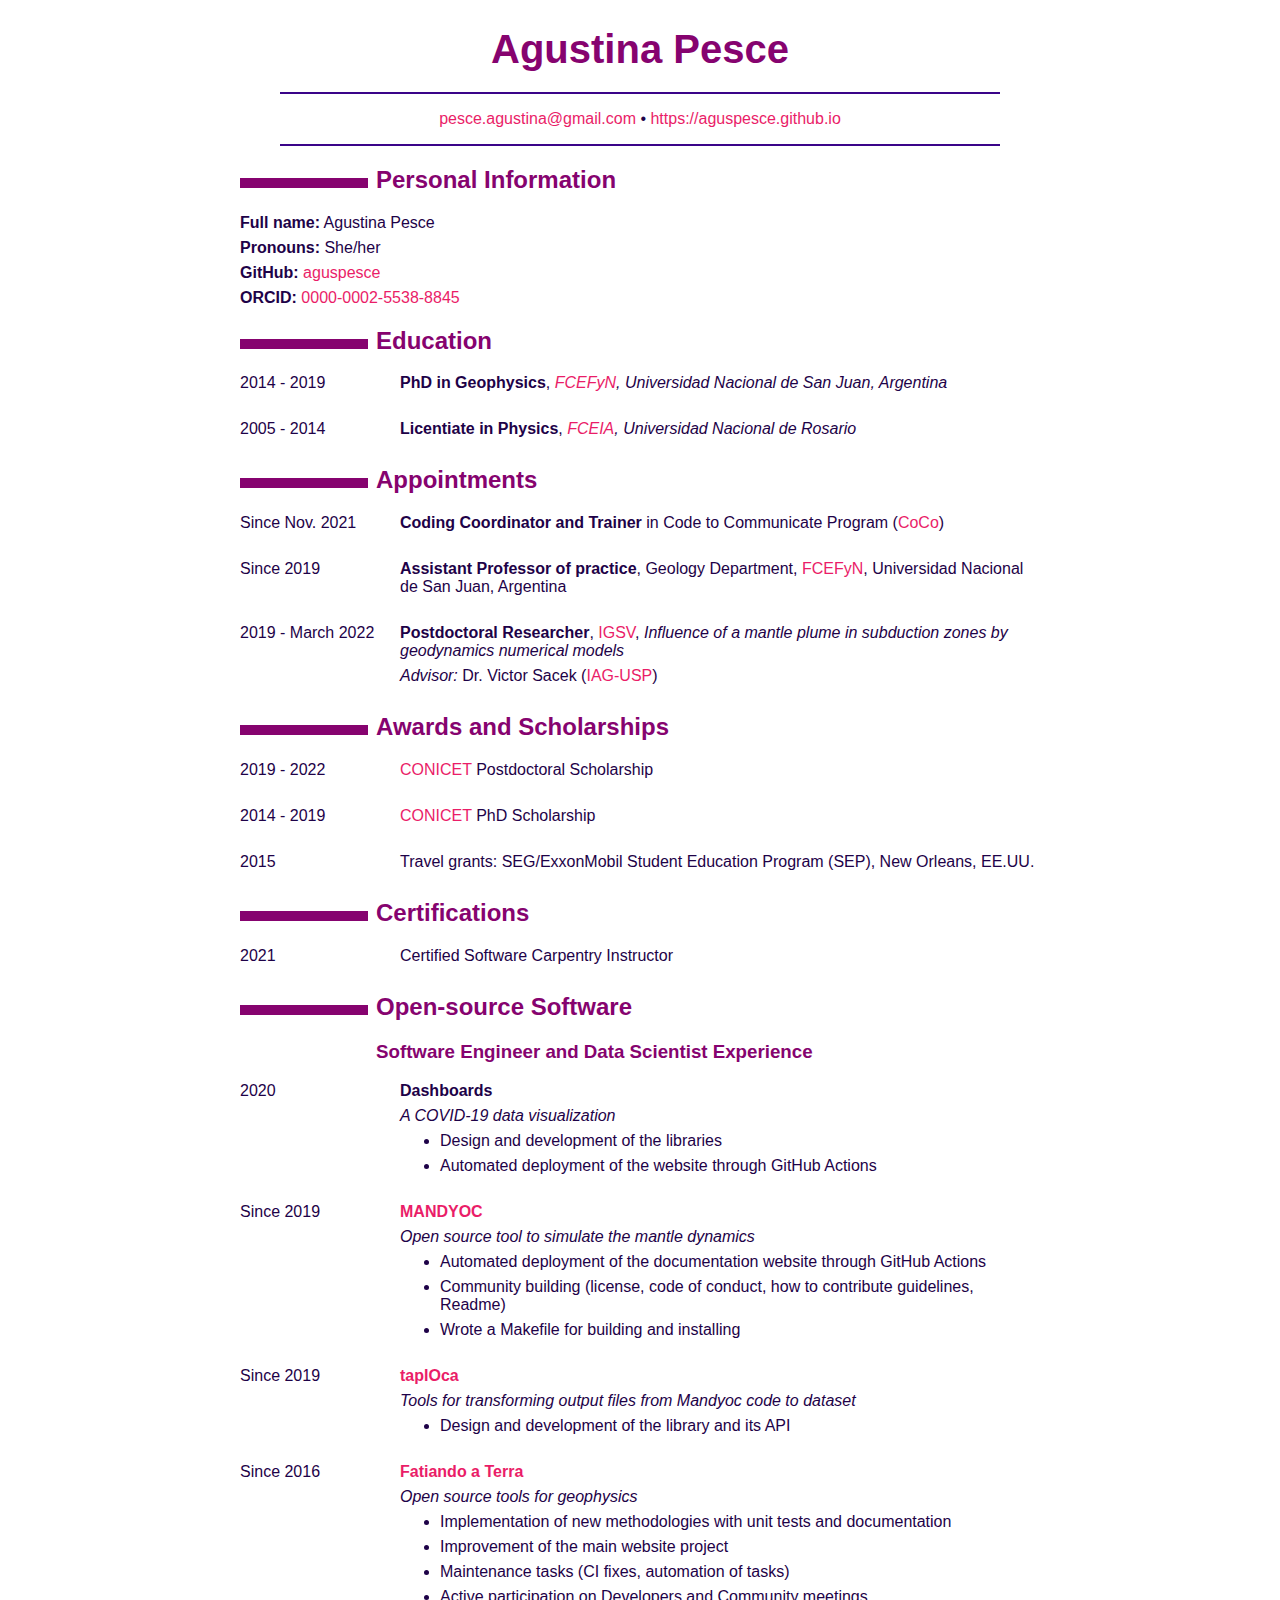
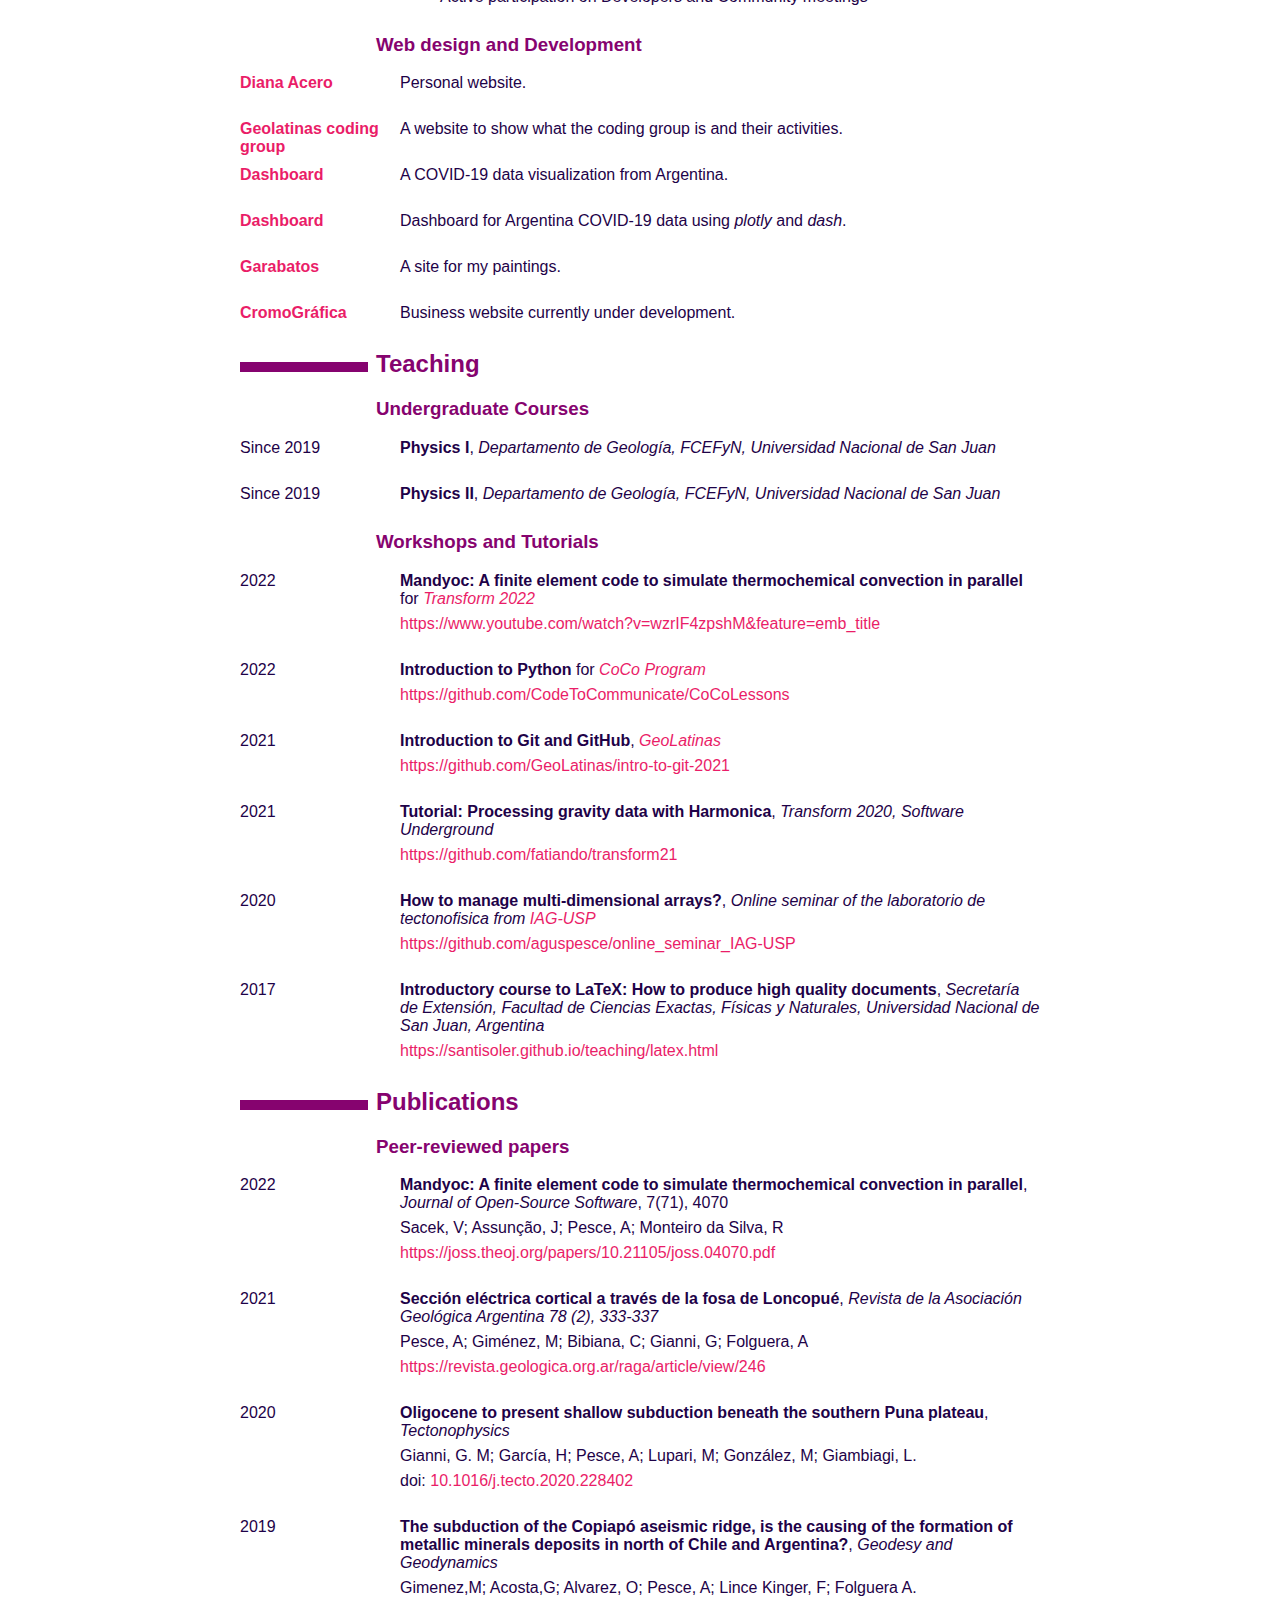
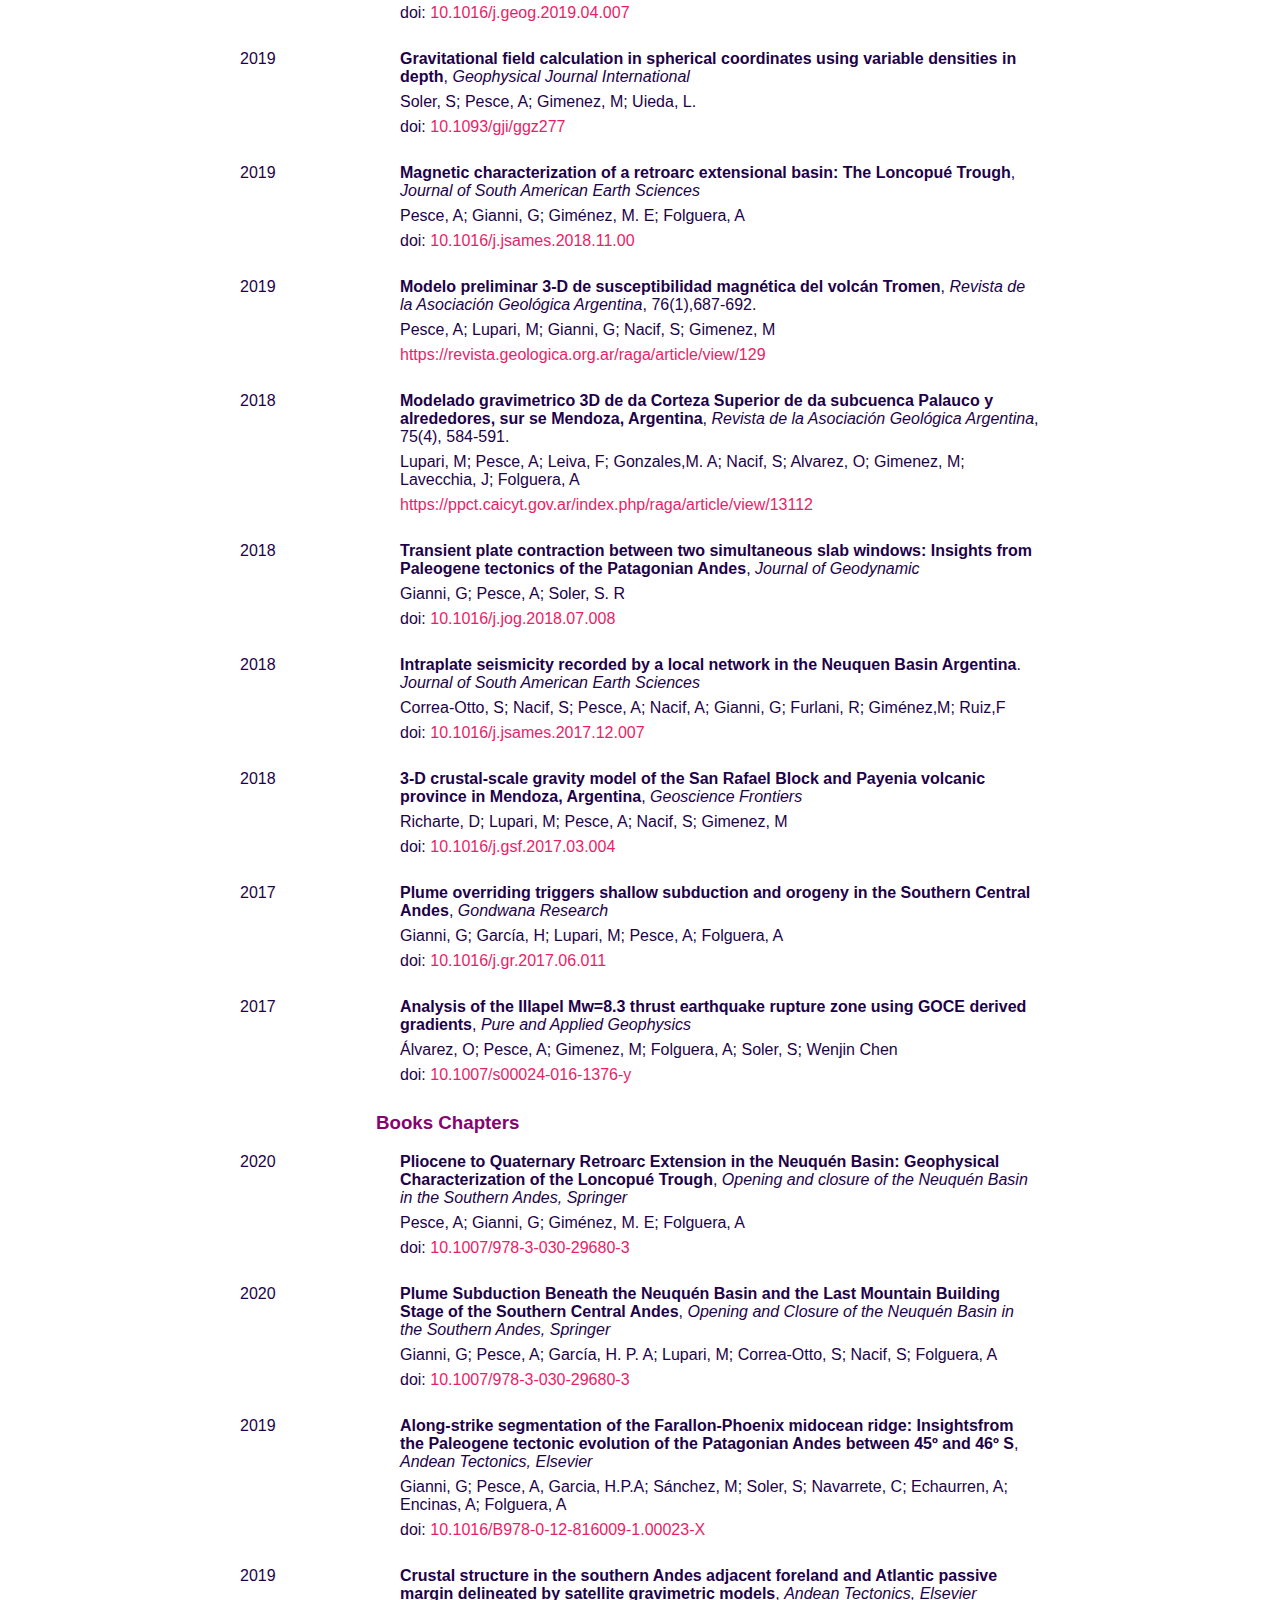
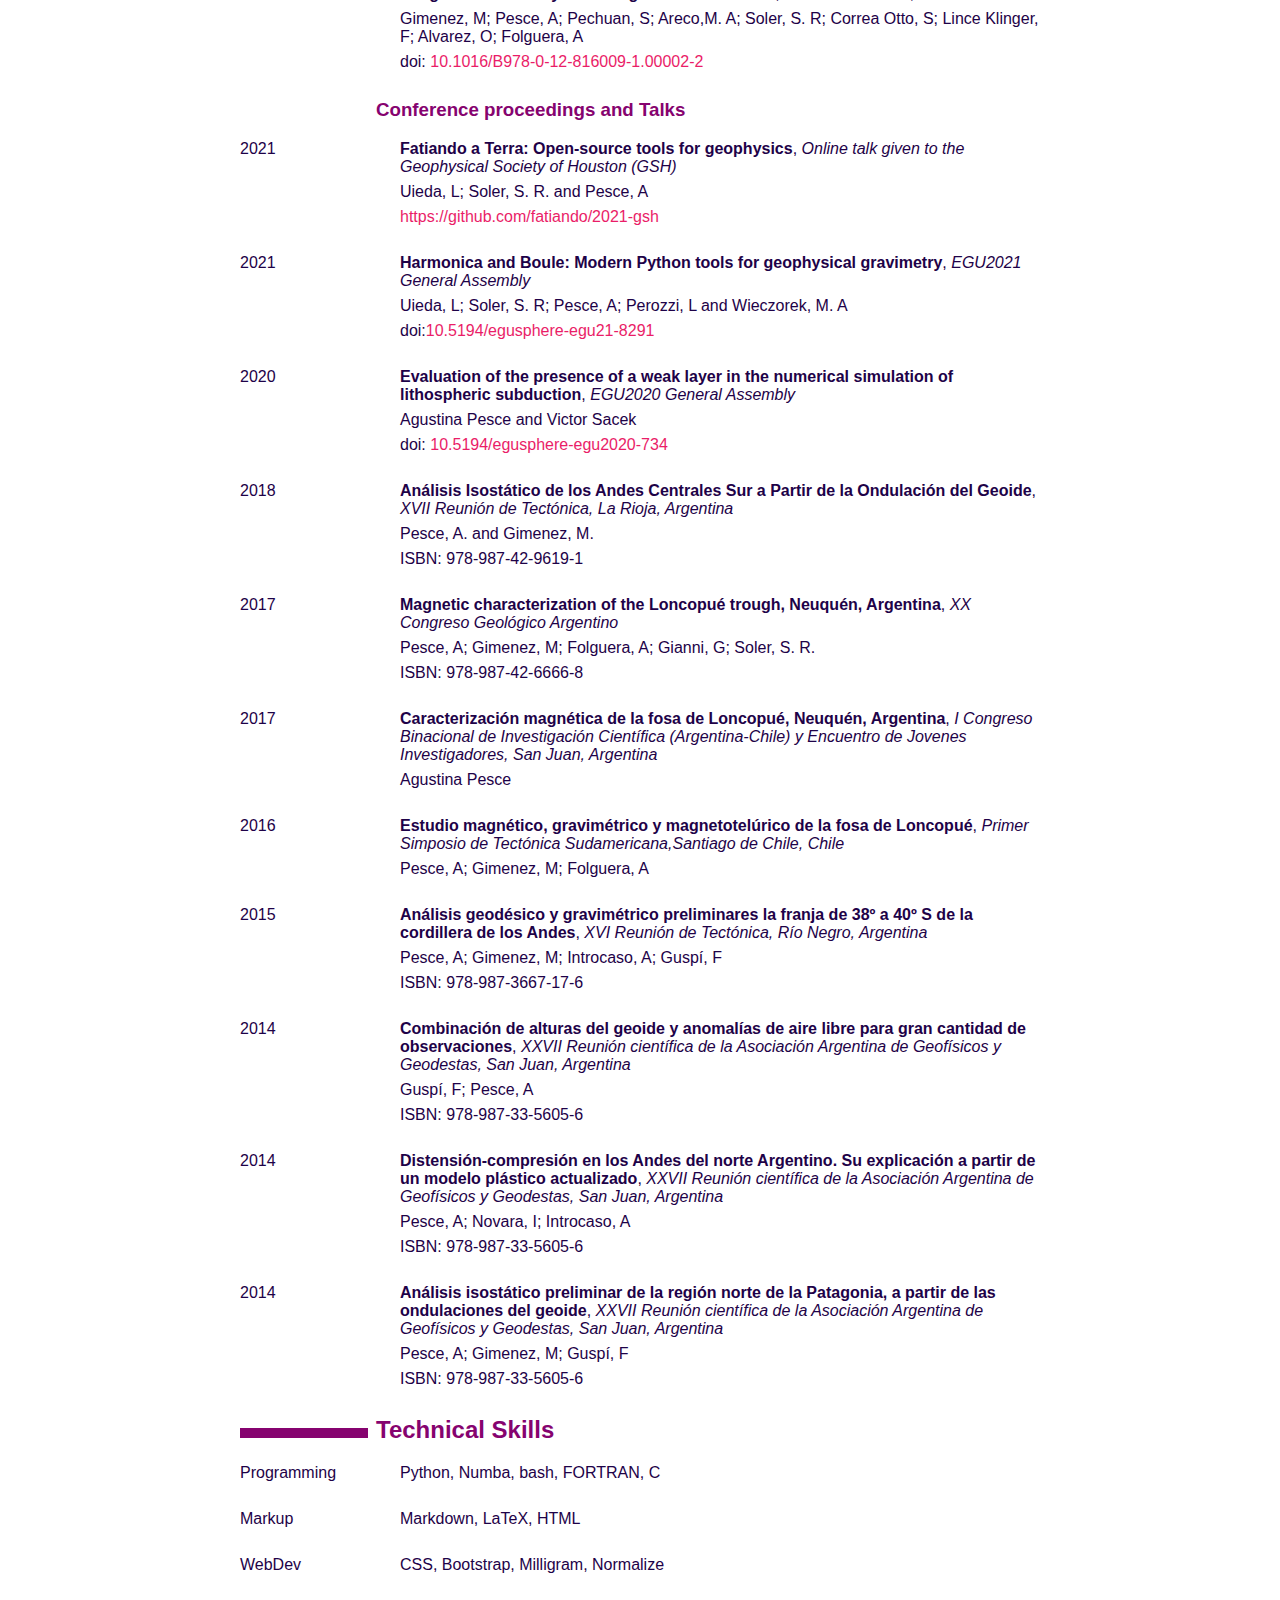
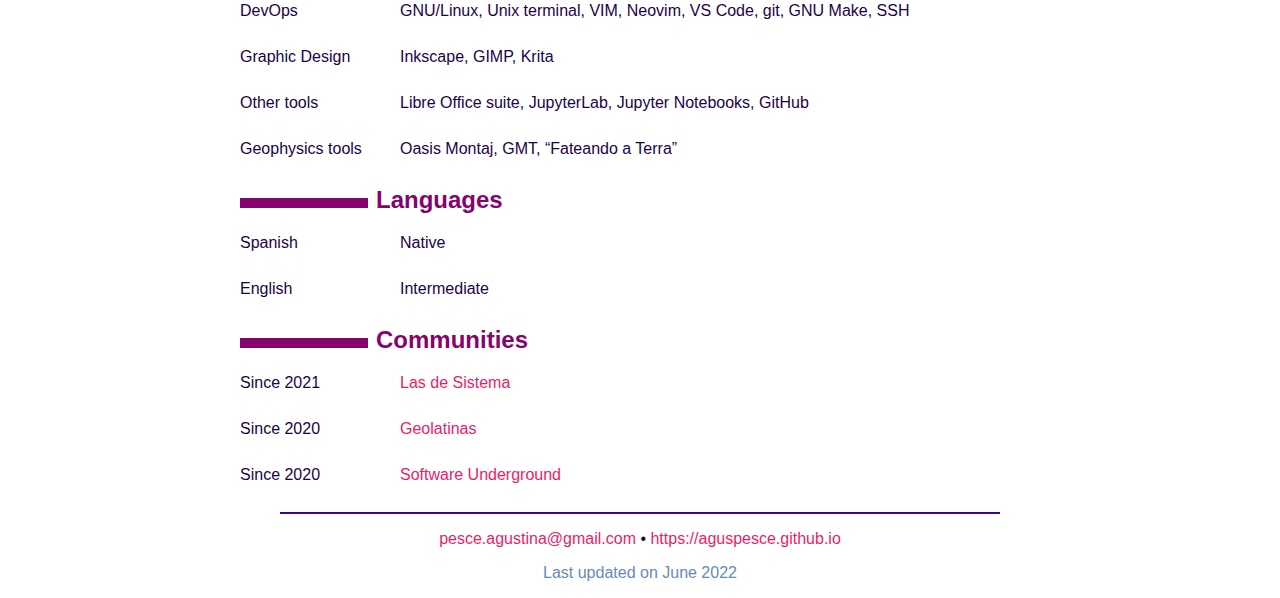
==== commit 17032368: "Deploying to gh-pages from @ aguspesce/cv@b51195913e4730ab1a394916f4f062f080cd86b8 🚀" ====
--- a/index.html
+++ b/index.html
@@ -34,28 +34,23 @@
       <h1 class="title">Agustina Pesce</h1>
            </header>
       <hr />
+<!-- > Instituto Geofísico y Sismológico Volponi, Universidad Naciohal de San Juan -->
 <blockquote>
-<p>Instituto Geofísico y Sismológico Volponi, Universidad Nacional de San Juan</p>
-<p>CONICET, Argentina</p>
-<p>GitHub: <a href="https://github.com/aguspesce/">aguspesce</a> • Mail: <a href="mailto:pesce.agustina@gmail.com" class="email">pesce.agustina@gmail.com</a></p>
-<p>Website: <a href="https://aguspesce.github.io">aguspesce.github.io</a> • ORCID: <a href="https://orcid.org/0000-0002-5538-8845">0000-0002-5538-8845</a></p>
+
+</blockquote>
+<!-- > CONICET, Argentina -->
+<blockquote>
+<p><a href="mailto:pesce.agustina@gmail.com" class="email">pesce.agustina@gmail.com</a> • <a href="https://aguspesce.github.io">https://aguspesce.github.io</a></p>
 </blockquote>
 <hr />
-<!-- ## Personal Information
-
-**Full name:** Agustina Pesce
-
-**Pronouns:** She/her
-
-<!--**Birth date:** January 2, 1986, Argentina
-
-<!--**GitHub:** [aguspesce](https://github.com/aguspesce/)
-
-**Personal Website:** [https://aguspesce.github.io](https://aguspesce.github.io)
-
-**Mail:** pesce.agustina@gmail.com
-
-**ORCID:** [0000-0002-5538-8845](https://orcid.org/0000-0002-5538-8845) -->
+<h2 id="personal-information">Personal Information</h2>
+<p><strong>Full name:</strong> Agustina Pesce</p>
+<p><strong>Pronouns:</strong> She/her</p>
+<!-- **Birth date:** January 2, 1986, Argentina -->
+<p><strong>GitHub:</strong> <a href="https://github.com/aguspesce/">aguspesce</a></p>
+<!-- **Personal Website:** [https://aguspesce.github.io](https://aguspesce.github.io) -->
+<!-- **Mail:** pesce.agustina@gmail.com -->
+<p><strong>ORCID:</strong> <a href="https://orcid.org/0000-0002-5538-8845">0000-0002-5538-8845</a></p>
 <h2 id="education">Education</h2>
 <dl>
 <dt>2014 - 2019</dt>
@@ -68,12 +63,12 @@
 <h2 id="appointments">Appointments</h2>
 <dl>
 <dt>Since Nov. 2021</dt>
-<dd><strong>Coding Coordinator and Trainer</strong> in Code to Comunicate Program (<a href="https://twitter.com/CodeCommunicate/">CoCo</a>)
+<dd><strong>Coding Coordinator and Trainer</strong> in Code to Communicate Program (<a href="https://twitter.com/CodeCommunicate/">CoCo</a>)
 </dd>
 <dt>Since 2019</dt>
 <dd><strong>Assistant Professor of practice</strong>, Geology Department, <a href="https://exactas.unsj.edu.ar/">FCEFyN</a>, Universidad Nacional de San Juan, Argentina
 </dd>
-<dt>2019 - present</dt>
+<dt>2019 - March 2022</dt>
 <dd><p><strong>Postdoctoral Researcher</strong>, <a href="http://igsv.unsj.edu.ar/">IGSV</a>, <em>Influence of a mantle plume in subduction zones by geodynamics numerical models</em></p>
 <p><em>Advisor:</em> Dr. Victor Sacek (<a href="http://iag.usp.br/">IAG-USP</a>)</p>
 <!-- _Co-Advaisor:_ Dr. Mario Gimenez ([IGSV](http://igsv.unsj.edu.ar/)) -->
@@ -169,6 +164,10 @@
 <h3 id="workshops-and-tutorials">Workshops and Tutorials</h3>
 <dl>
 <dt>2022</dt>
+<dd><p><strong>Mandyoc: A finite element code to simulate thermochemical convection in parallel</strong> for <em><a href="https://transform.softwareunderground.org/2022-mandyoc">Transform 2022</a></em></p>
+<p><a href="https://www.youtube.com/watch?v=wzrIF4zpshM&amp;feature=emb_title">https://www.youtube.com/watch?v=wzrIF4zpshM&amp;feature=emb_title</a></p>
+</dd>
+<dt>2022</dt>
 <dd><p><strong>Introduction to Python</strong> for <em><a href="https://twitter.com/CodeCommunicate/">CoCo Program</a></em></p>
 <p><a href="https://github.com/CodeToCommunicate/CoCoLessons">https://github.com/CodeToCommunicate/CoCoLessons</a></p>
 </dd>
@@ -192,9 +191,10 @@
 <h2 id="publications">Publications</h2>
 <h3 id="peer-reviewed-papers">Peer-reviewed papers</h3>
 <dl>
-<dt>2021 - Under revision</dt>
-<dd><p><strong>Mandyoc: A finite element code to simulate thermochemical convection in parallel</strong>, <em>Journal of Open-Source Software</em></p>
+<dt>2022</dt>
+<dd><p><strong>Mandyoc: A finite element code to simulate thermochemical convection in parallel</strong>, <em>Journal of Open-Source Software</em>, 7(71), 4070</p>
 <p>Sacek, V; Assunção, J; Pesce, A; Monteiro da Silva, R</p>
+<p><a href="https://joss.theoj.org/papers/10.21105/joss.04070.pdf">https://joss.theoj.org/papers/10.21105/joss.04070.pdf</a></p>
 </dd>
 <dt>2021</dt>
 <dd><p><strong>Sección eléctrica cortical a través de la fosa de Loncopué</strong>, <em>Revista de la Asociación Geológica Argentina 78 (2), 333-337</em></p>
@@ -339,7 +339,7 @@
 <h2 id="technical-skills">Technical Skills</h2>
 <dl>
 <dt>Programming</dt>
-<dd>Python, bash, FORTRAN, C
+<dd>Python, Numba, bash, FORTRAN, C
 </dd>
 <dt>Markup</dt>
 <dd>Markdown, LaTeX, HTML
@@ -383,9 +383,9 @@
 </dl>
 <hr />
 <blockquote>
-<p><a href="mailto:pesce.agustina@gmail.com" class="email">pesce.agustina@gmail.com</a> • <a href="https://aguspesce.github.io">https://aguspesce.github.io</a> • ORCID: <a href="https://orcid.org/0000-0002-5538-8845">0000-0002-5538-8845</a></p>
+<p><a href="mailto:pesce.agustina@gmail.com" class="email">pesce.agustina@gmail.com</a> • <a href="https://aguspesce.github.io">https://aguspesce.github.io</a></p>
 </blockquote>      <blockquote>
-      <p class="footer">Last updated on February 2022</p>
+      <p class="footer">Last updated on June 2022</p>
     </blockquote>
       </body>
 </html>
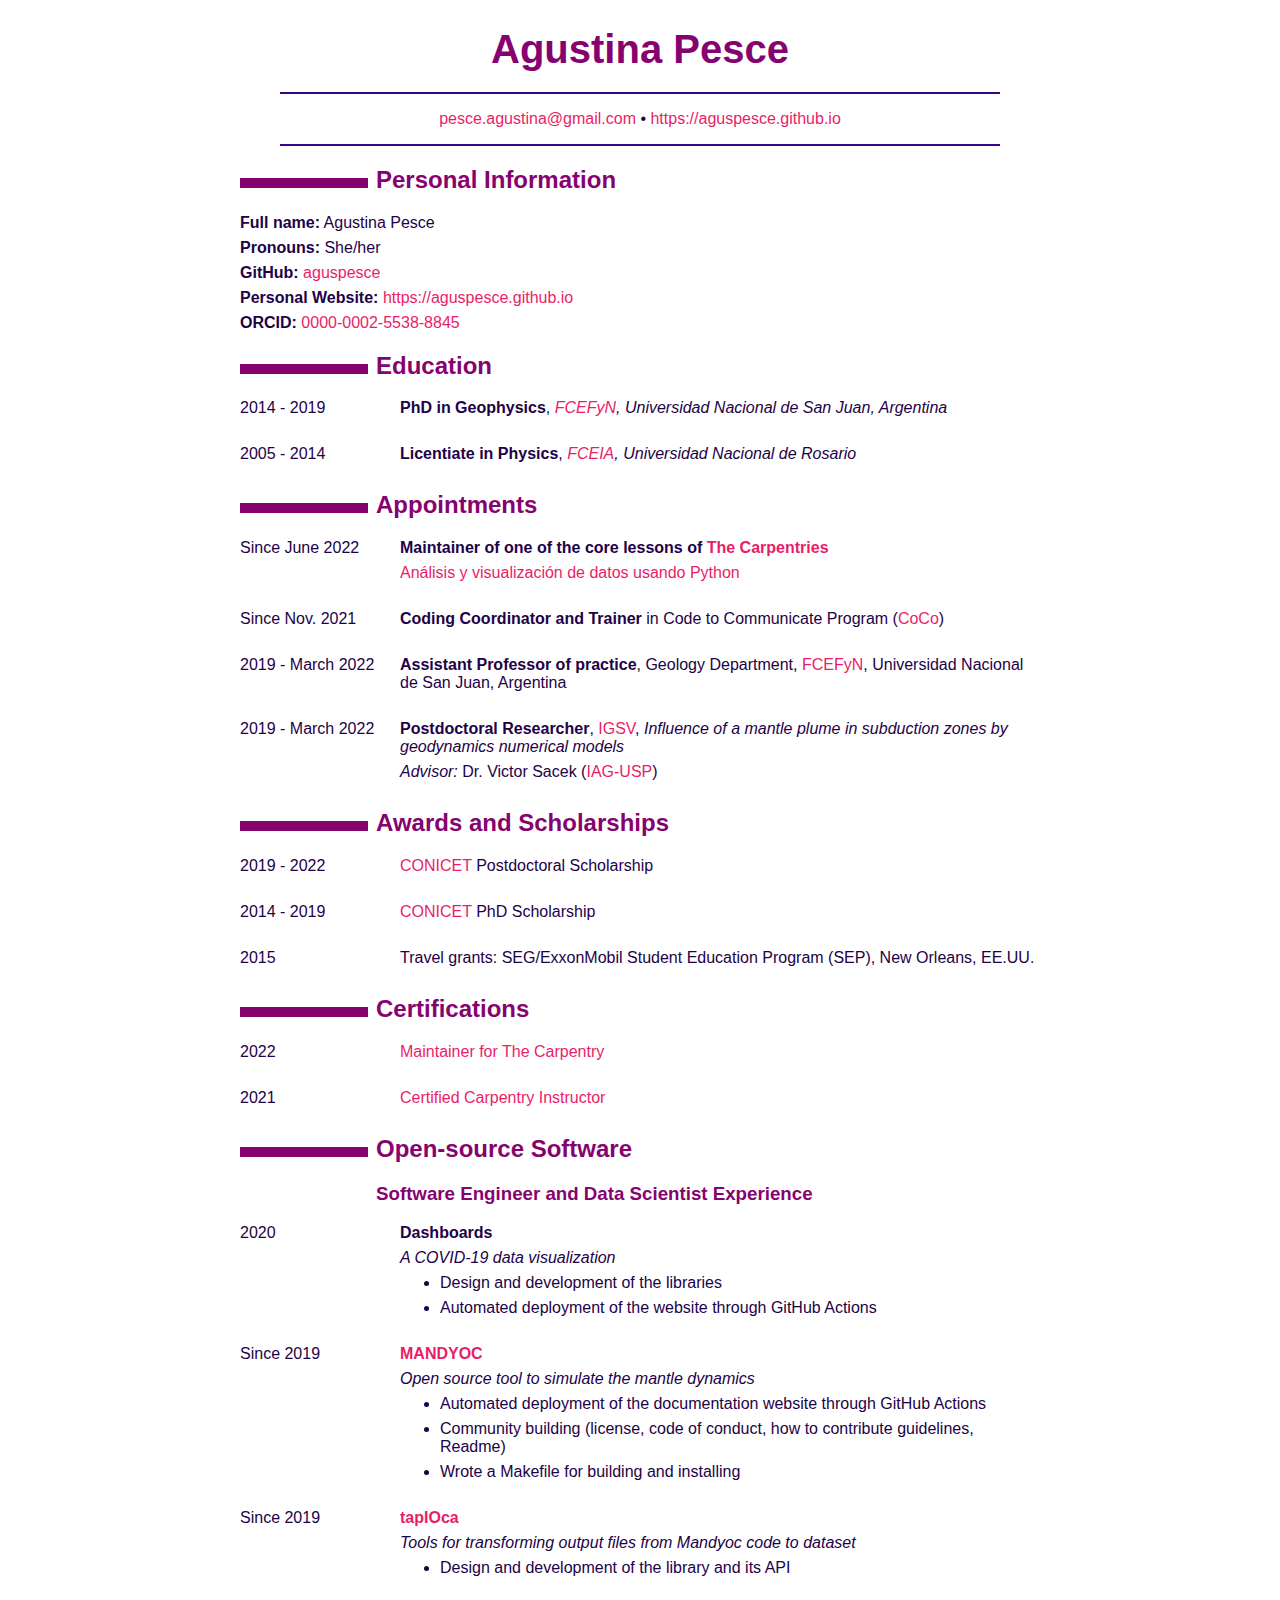
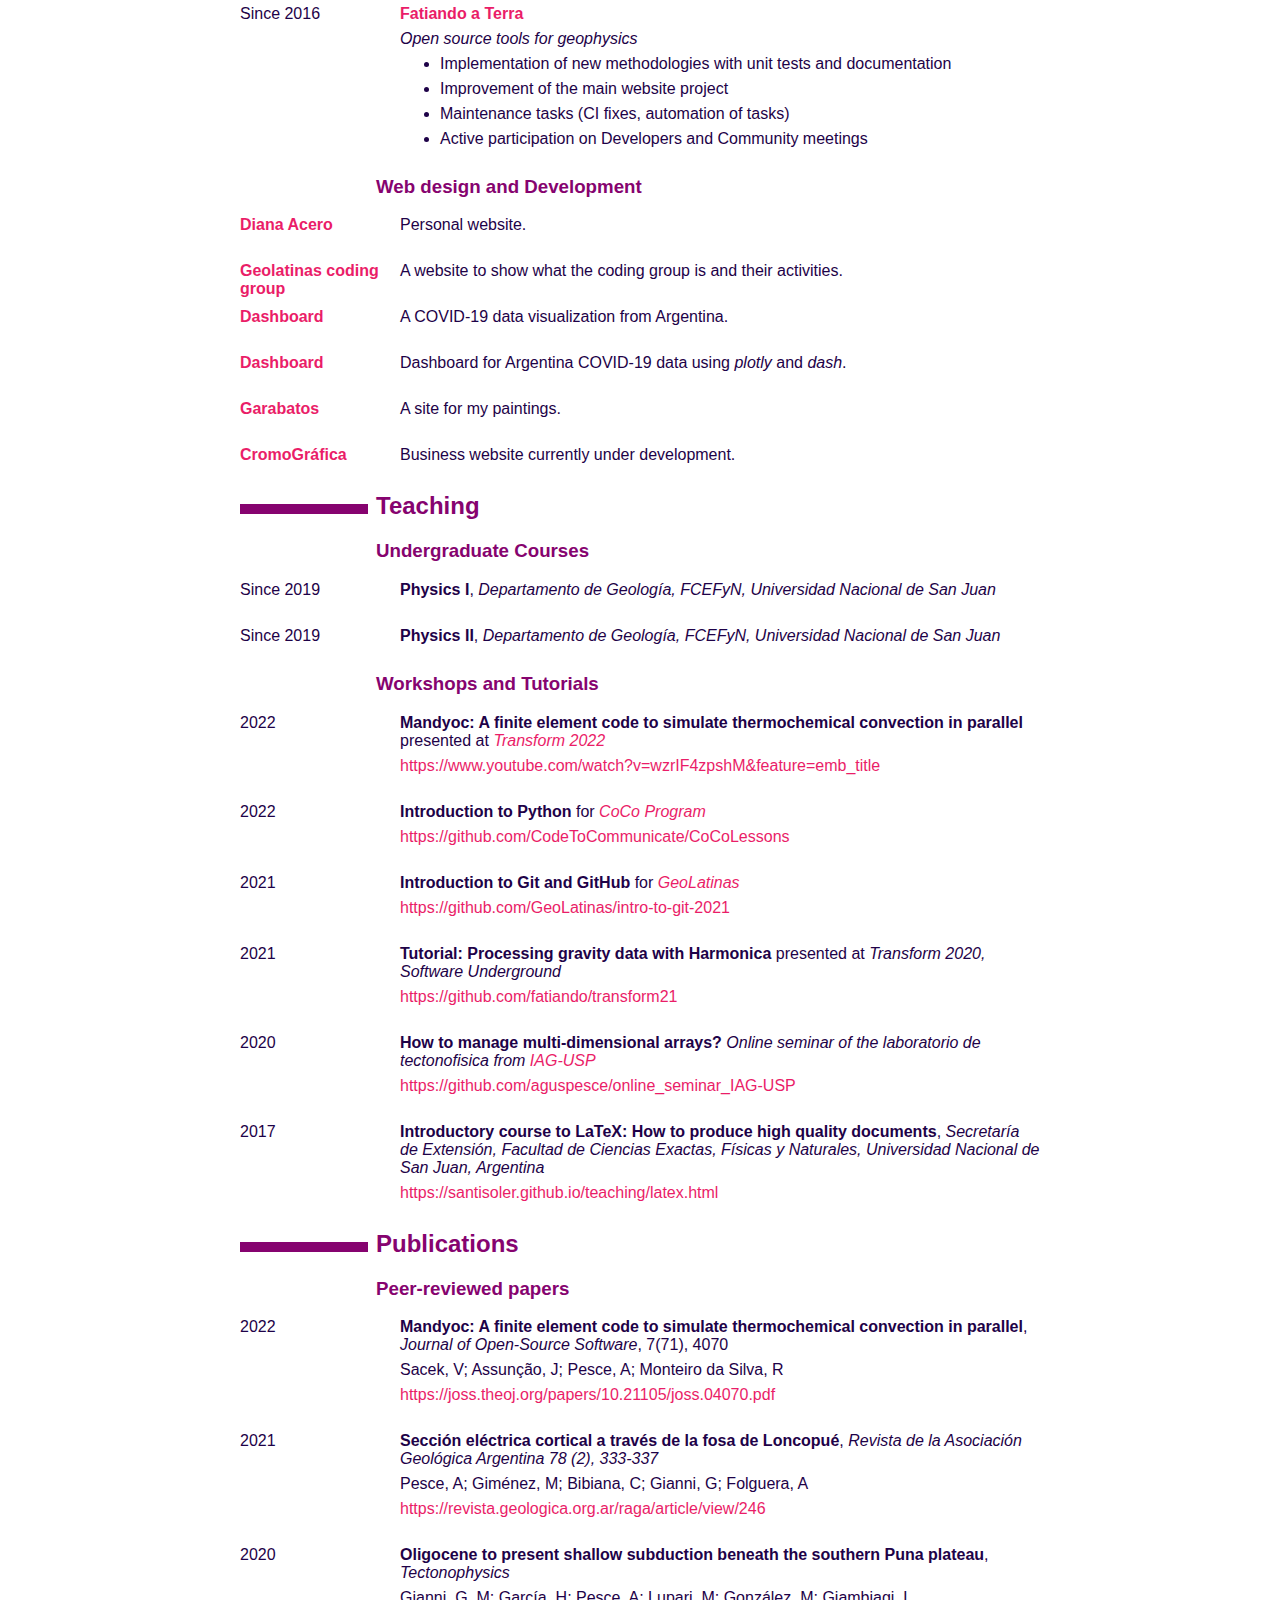
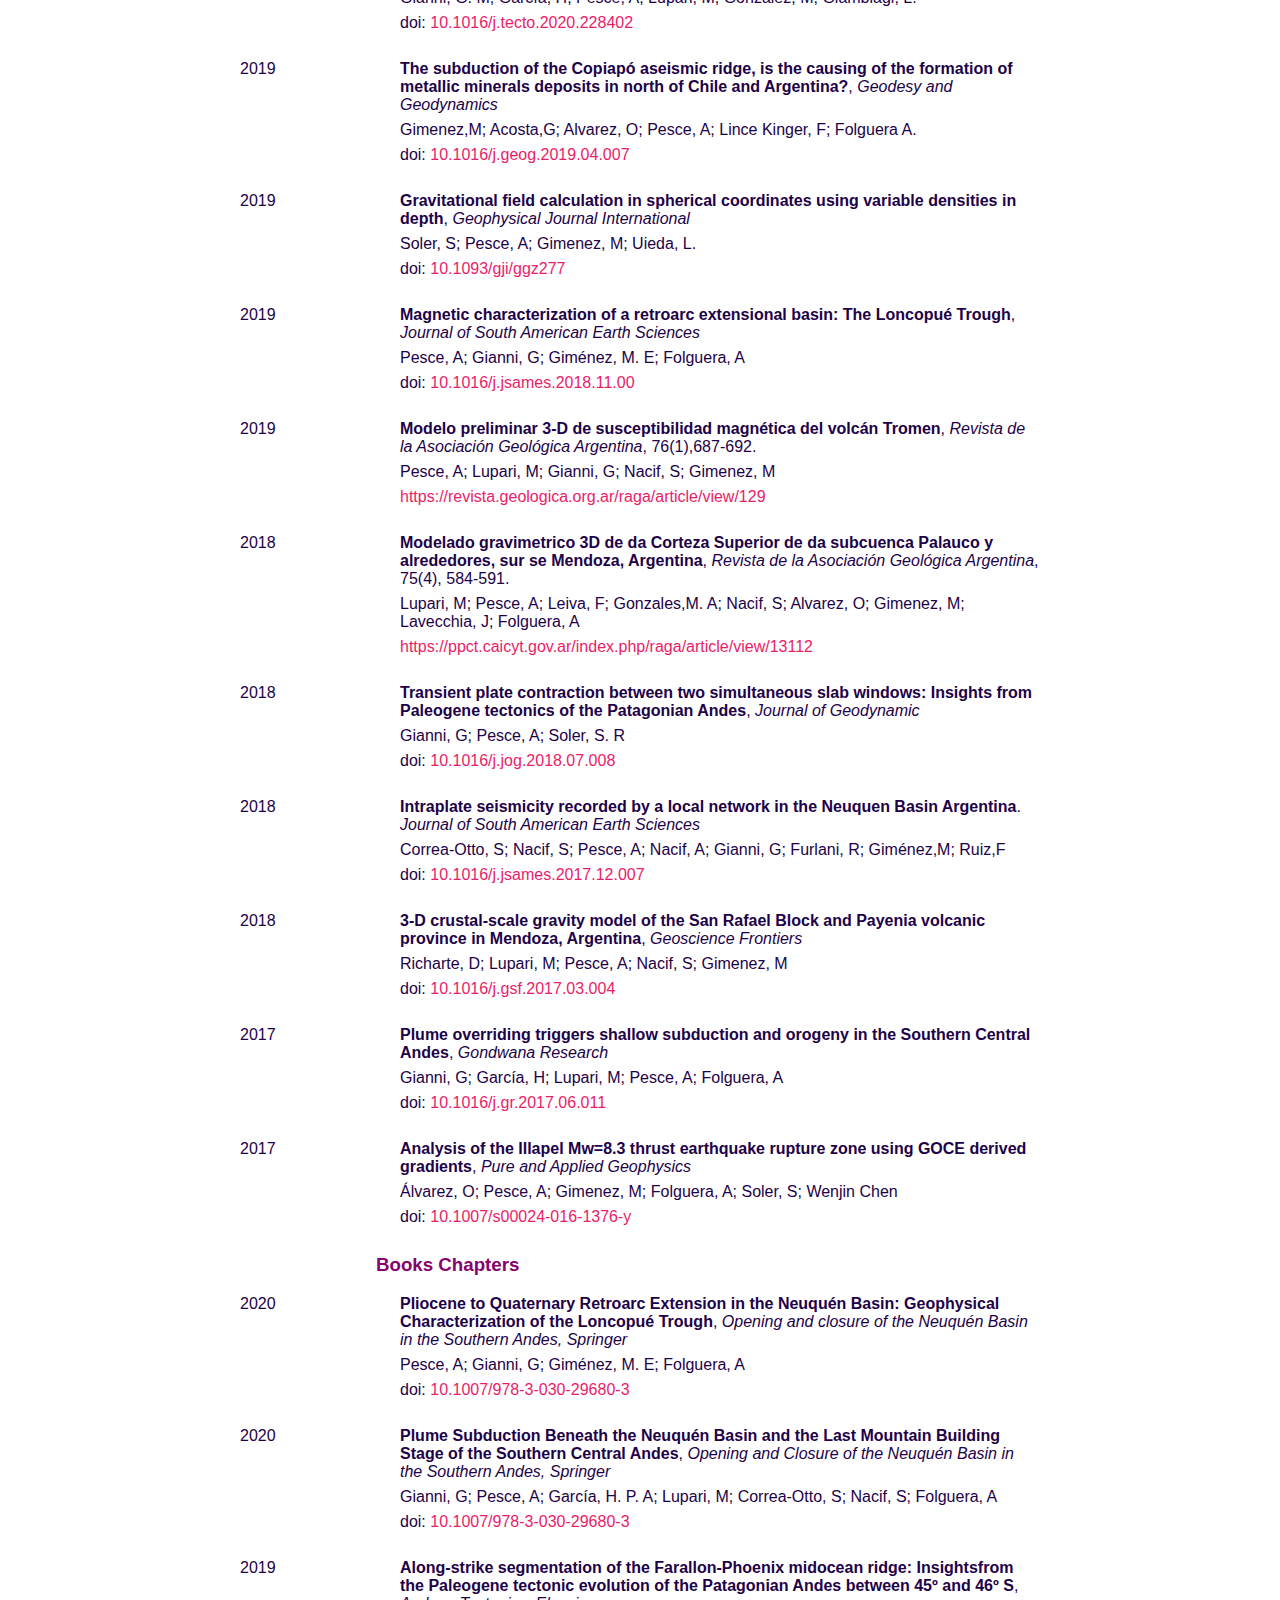
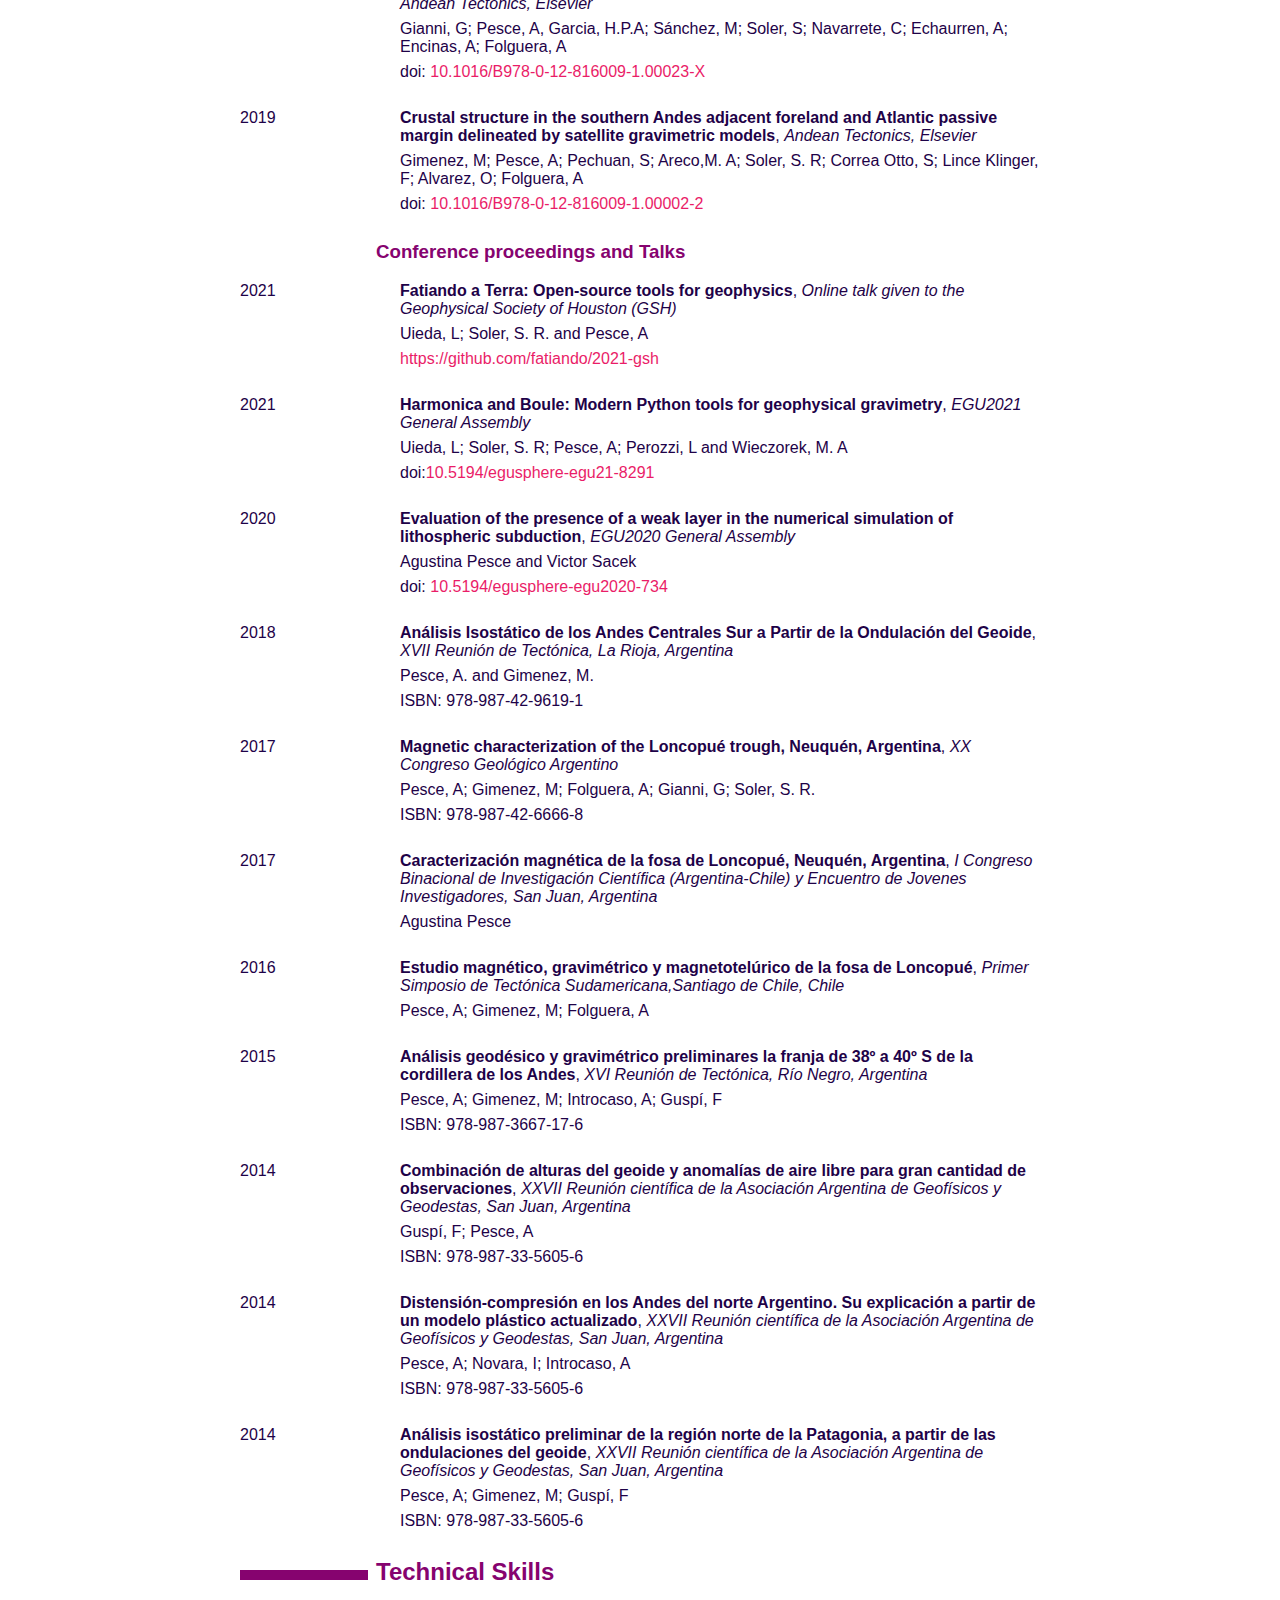
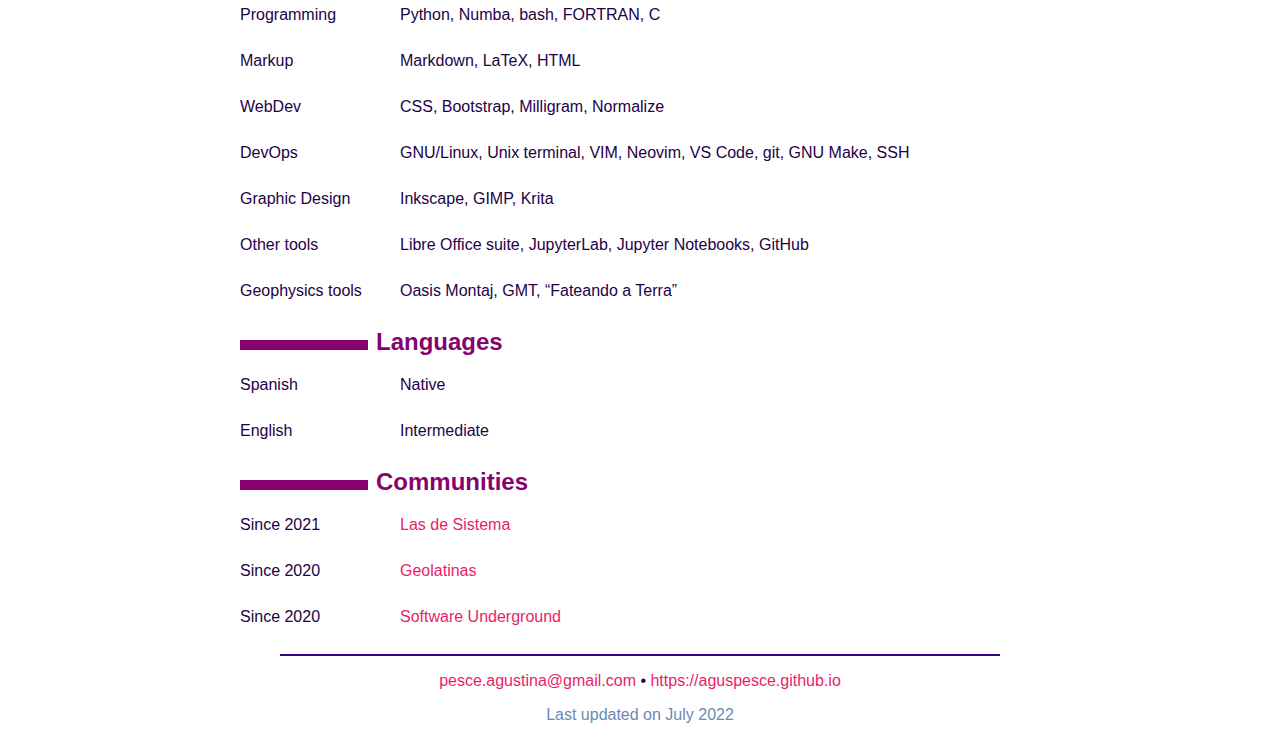
==== commit 90fe4c6e: "Deploying to gh-pages from @ aguspesce/cv@b347413c45985070512894ae7552a68779814c09 🚀" ====
--- a/index.html
+++ b/index.html
@@ -34,7 +34,7 @@
       <h1 class="title">Agustina Pesce</h1>
            </header>
       <hr />
-<!-- > Instituto Geofísico y Sismológico Volponi, Universidad Naciohal de San Juan -->
+<!-- > Instituto Geofísico y Sismológico Volponi, Universidad Nacional de San Juan -->
 <blockquote>
 
 </blockquote>
@@ -48,7 +48,7 @@
 <p><strong>Pronouns:</strong> She/her</p>
 <!-- **Birth date:** January 2, 1986, Argentina -->
 <p><strong>GitHub:</strong> <a href="https://github.com/aguspesce/">aguspesce</a></p>
-<!-- **Personal Website:** [https://aguspesce.github.io](https://aguspesce.github.io) -->
+<p><strong>Personal Website:</strong> <a href="https://aguspesce.github.io">https://aguspesce.github.io</a></p>
 <!-- **Mail:** pesce.agustina@gmail.com -->
 <p><strong>ORCID:</strong> <a href="https://orcid.org/0000-0002-5538-8845">0000-0002-5538-8845</a></p>
 <h2 id="education">Education</h2>
@@ -62,10 +62,14 @@
 </dl>
 <h2 id="appointments">Appointments</h2>
 <dl>
+<dt>Since June 2022</dt>
+<dd><p><strong>Maintainer of one of the core lessons of <a href="https://carpentries.org/maintainers/">The Carpentries</a></strong></p>
+<p><a href="https://datacarpentry.org/python-ecology-lesson-es/">Análisis y visualización de datos usando Python</a></p>
+</dd>
 <dt>Since Nov. 2021</dt>
 <dd><strong>Coding Coordinator and Trainer</strong> in Code to Communicate Program (<a href="https://twitter.com/CodeCommunicate/">CoCo</a>)
 </dd>
-<dt>Since 2019</dt>
+<dt>2019 - March 2022</dt>
 <dd><strong>Assistant Professor of practice</strong>, Geology Department, <a href="https://exactas.unsj.edu.ar/">FCEFyN</a>, Universidad Nacional de San Juan, Argentina
 </dd>
 <dt>2019 - March 2022</dt>
@@ -88,8 +92,11 @@
 </dl>
 <h2 id="certifications">Certifications</h2>
 <dl>
-<dt>2021</dt>
-<dd>Certified Software Carpentry Instructor
+<dt>2022</dt>
+<dd><a href="https://carpentries.org/maintainers">Maintainer for The Carpentry</a>
+</dd>
+<dt>2021</dt>
+<dd><a href="https://carpentries.org/instructors/">Certified Carpentry Instructor</a>
 </dd>
 </dl>
 <h2 id="open-source-software">Open-source Software</h2>
@@ -144,7 +151,7 @@
 <dt><a href="https://dashboard-covid-ar.herokuapp.com/"><strong>Dashboard</strong></a></dt>
 <dd>Dashboard for Argentina COVID-19 data using <em>plotly</em> and <em>dash</em>.
 </dd>
-<dt><a href="https://aguspesce.github.io/garabatos/"><strong>Garabatos</strong></a></dt>
+<dt><a href="https://github.com/aguspesce/garabatos"><strong>Garabatos</strong></a></dt>
 <dd>A site for my paintings.
 </dd>
 <dt><a href="https://aguspesce.github.io/web-cromografica/"><strong>CromoGráfica</strong></a></dt>
@@ -164,7 +171,7 @@
 <h3 id="workshops-and-tutorials">Workshops and Tutorials</h3>
 <dl>
 <dt>2022</dt>
-<dd><p><strong>Mandyoc: A finite element code to simulate thermochemical convection in parallel</strong> for <em><a href="https://transform.softwareunderground.org/2022-mandyoc">Transform 2022</a></em></p>
+<dd><p><strong>Mandyoc: A finite element code to simulate thermochemical convection in parallel</strong> presented at <em><a href="https://transform.softwareunderground.org/2022-mandyoc">Transform 2022</a></em></p>
 <p><a href="https://www.youtube.com/watch?v=wzrIF4zpshM&amp;feature=emb_title">https://www.youtube.com/watch?v=wzrIF4zpshM&amp;feature=emb_title</a></p>
 </dd>
 <dt>2022</dt>
@@ -172,15 +179,15 @@
 <p><a href="https://github.com/CodeToCommunicate/CoCoLessons">https://github.com/CodeToCommunicate/CoCoLessons</a></p>
 </dd>
 <dt>2021</dt>
-<dd><p><strong>Introduction to Git and GitHub</strong>, <em><a href="https://geolatinas.weebly.com/">GeoLatinas</a></em></p>
+<dd><p><strong>Introduction to Git and GitHub</strong> for <em><a href="https://geolatinas.weebly.com/">GeoLatinas</a></em></p>
 <p><a href="https://github.com/GeoLatinas/intro-to-git-2021">https://github.com/GeoLatinas/intro-to-git-2021</a></p>
 </dd>
 <dt>2021</dt>
-<dd><p><strong>Tutorial: Processing gravity data with Harmonica</strong>, <em>Transform 2020, Software Underground</em></p>
+<dd><p><strong>Tutorial: Processing gravity data with Harmonica</strong> presented at <em>Transform 2020, Software Underground</em></p>
 <p><a href="https://github.com/fatiando/transform21">https://github.com/fatiando/transform21</a></p>
 </dd>
 <dt>2020</dt>
-<dd><p><strong>How to manage multi-dimensional arrays?</strong>, <em>Online seminar of the laboratorio de tectonofisica from <a href="http://iag.usp.br/">IAG-USP</a></em></p>
+<dd><p><strong>How to manage multi-dimensional arrays?</strong> <em>Online seminar of the laboratorio de tectonofisica from <a href="http://iag.usp.br/">IAG-USP</a></em></p>
 <p><a href="https://github.com/aguspesce/online_seminar_IAG-USP">https://github.com/aguspesce/online_seminar_IAG-USP</a></p>
 </dd>
 <dt>2017</dt>
@@ -385,7 +392,7 @@
 <blockquote>
 <p><a href="mailto:pesce.agustina@gmail.com" class="email">pesce.agustina@gmail.com</a> • <a href="https://aguspesce.github.io">https://aguspesce.github.io</a></p>
 </blockquote>      <blockquote>
-      <p class="footer">Last updated on June 2022</p>
+      <p class="footer">Last updated on July 2022</p>
     </blockquote>
       </body>
 </html>
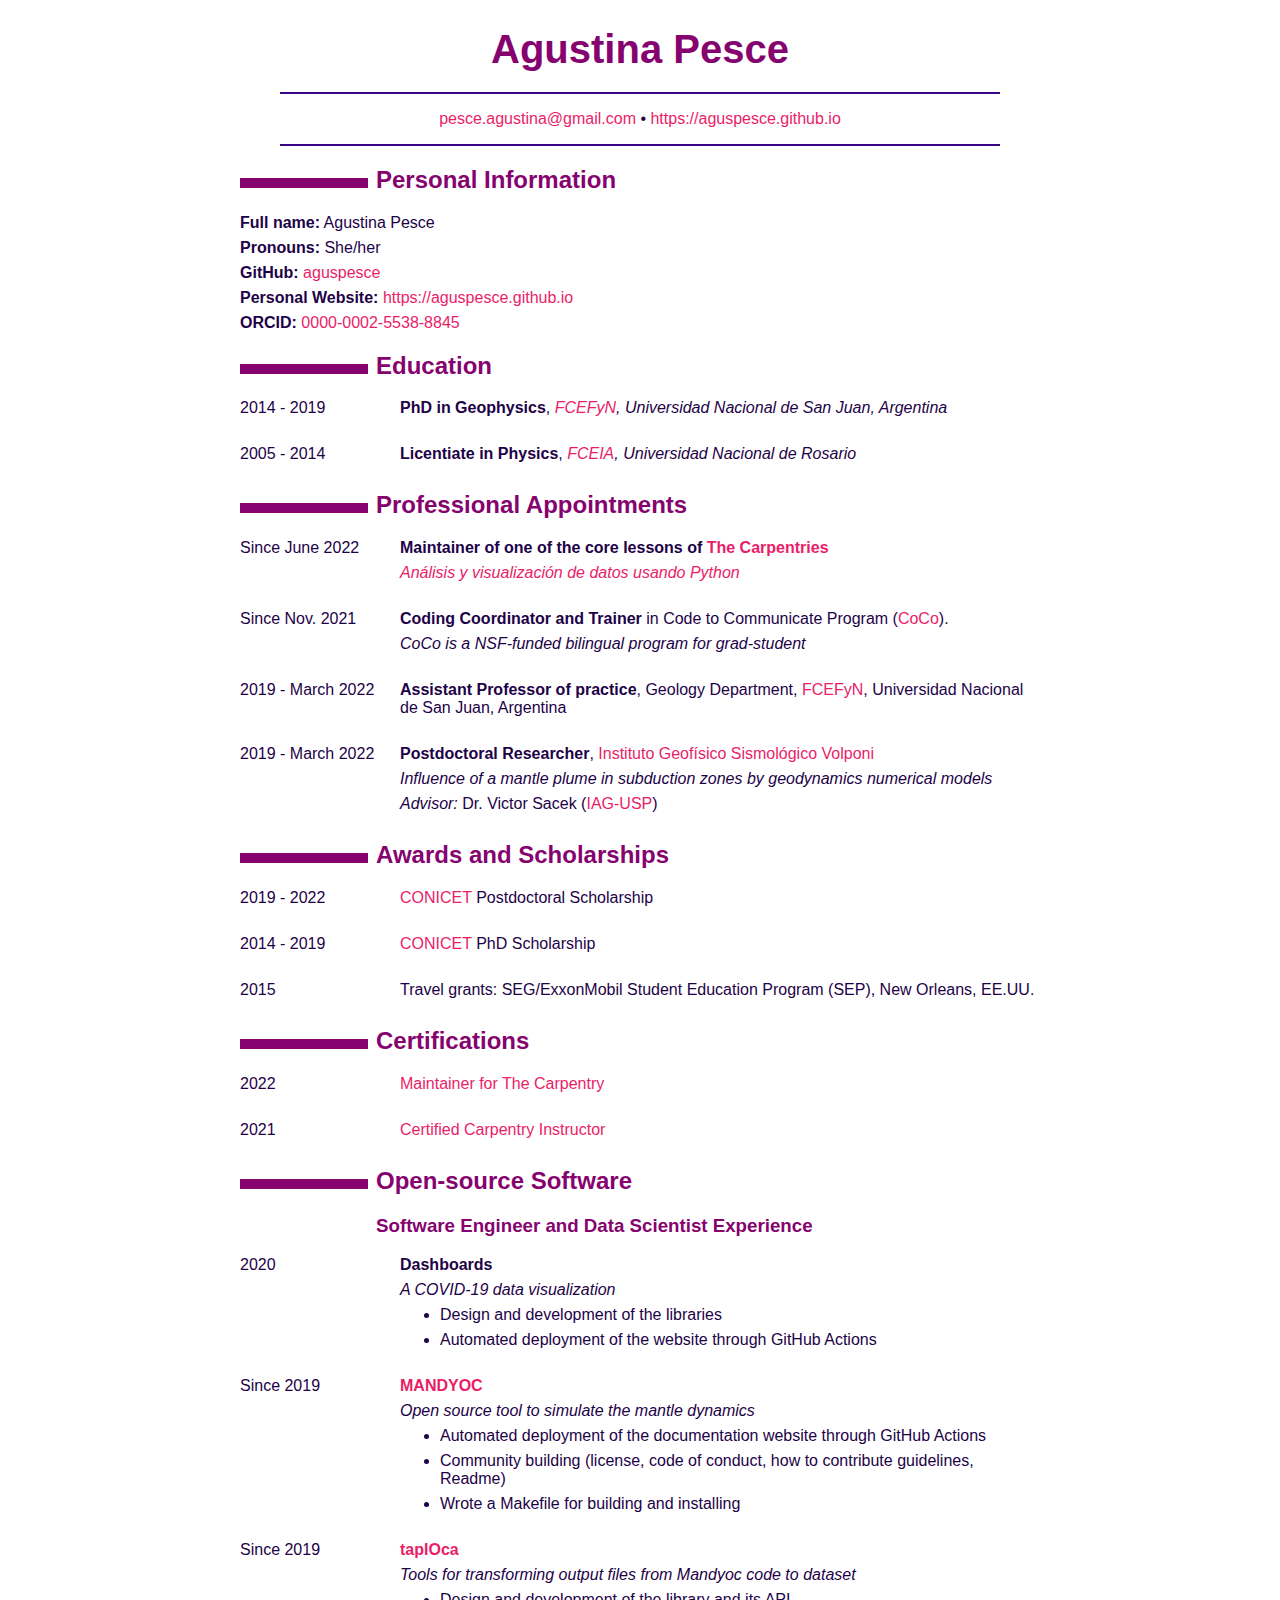
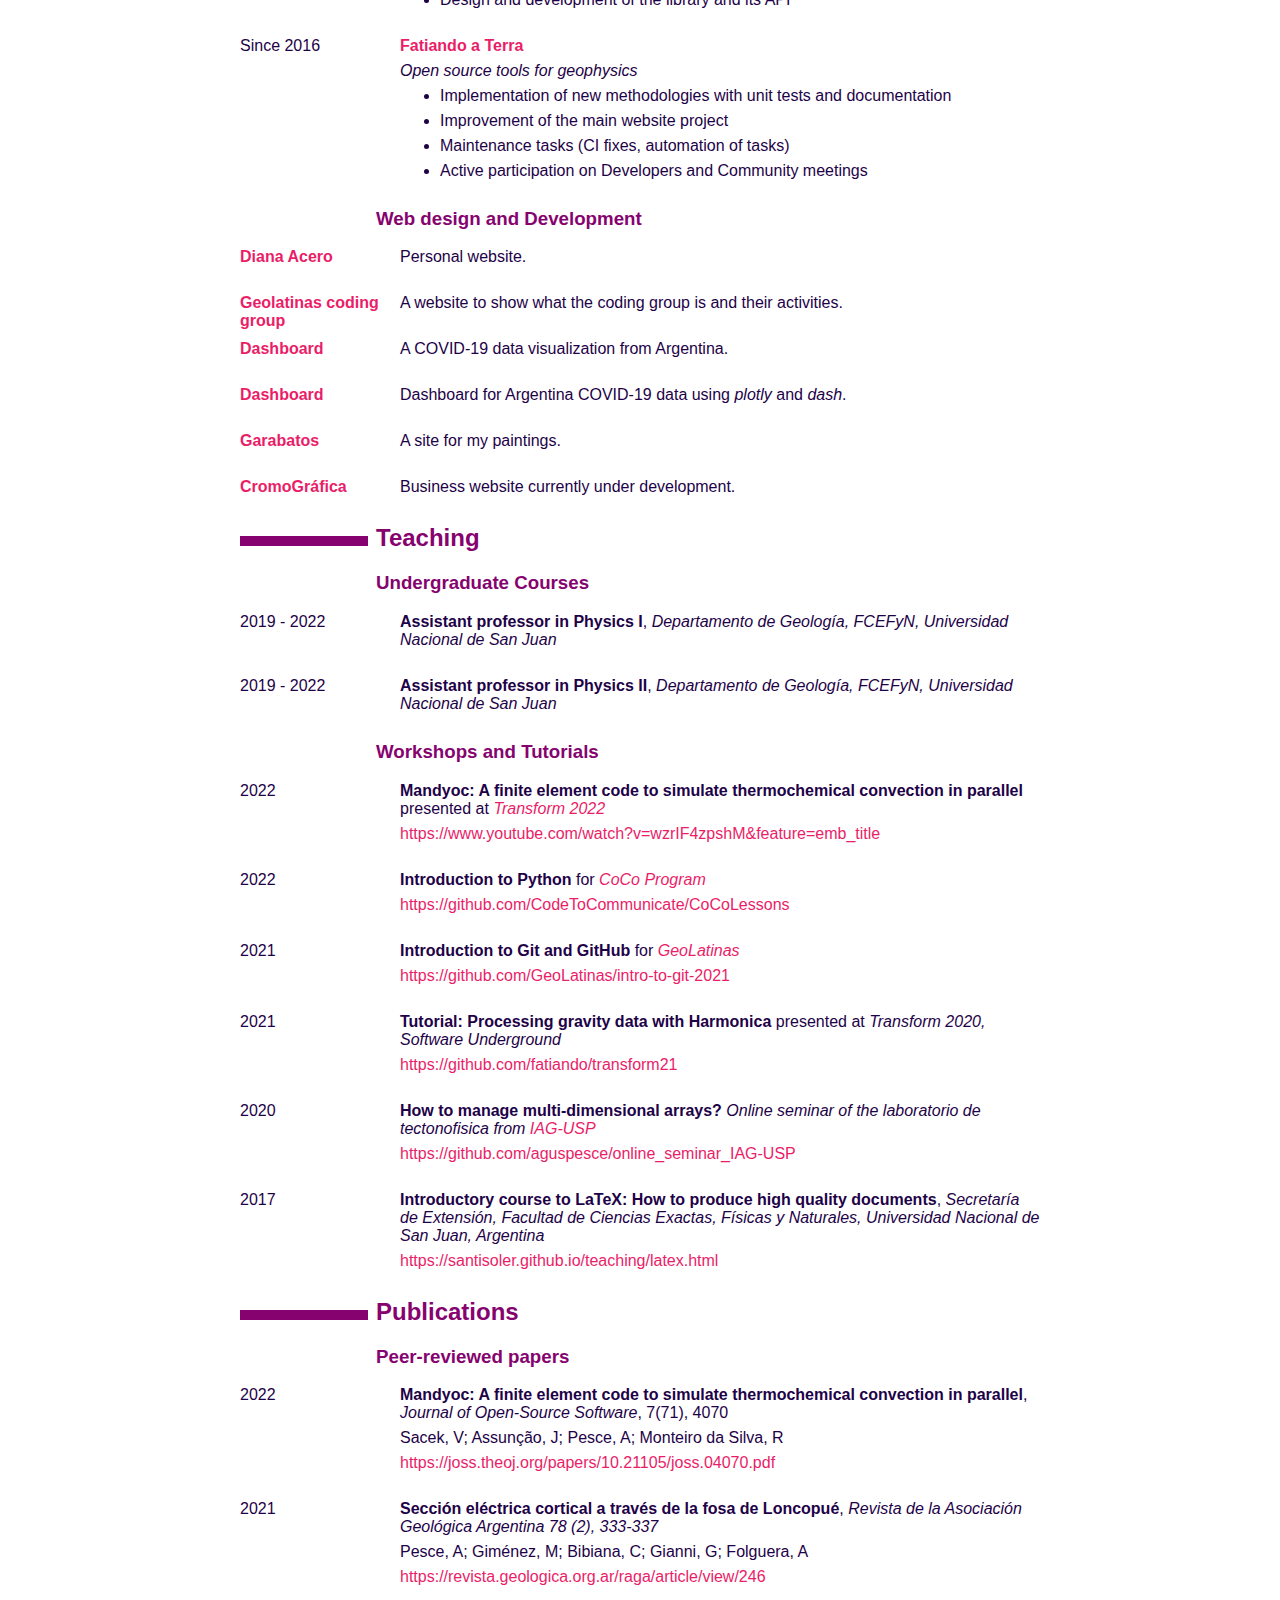
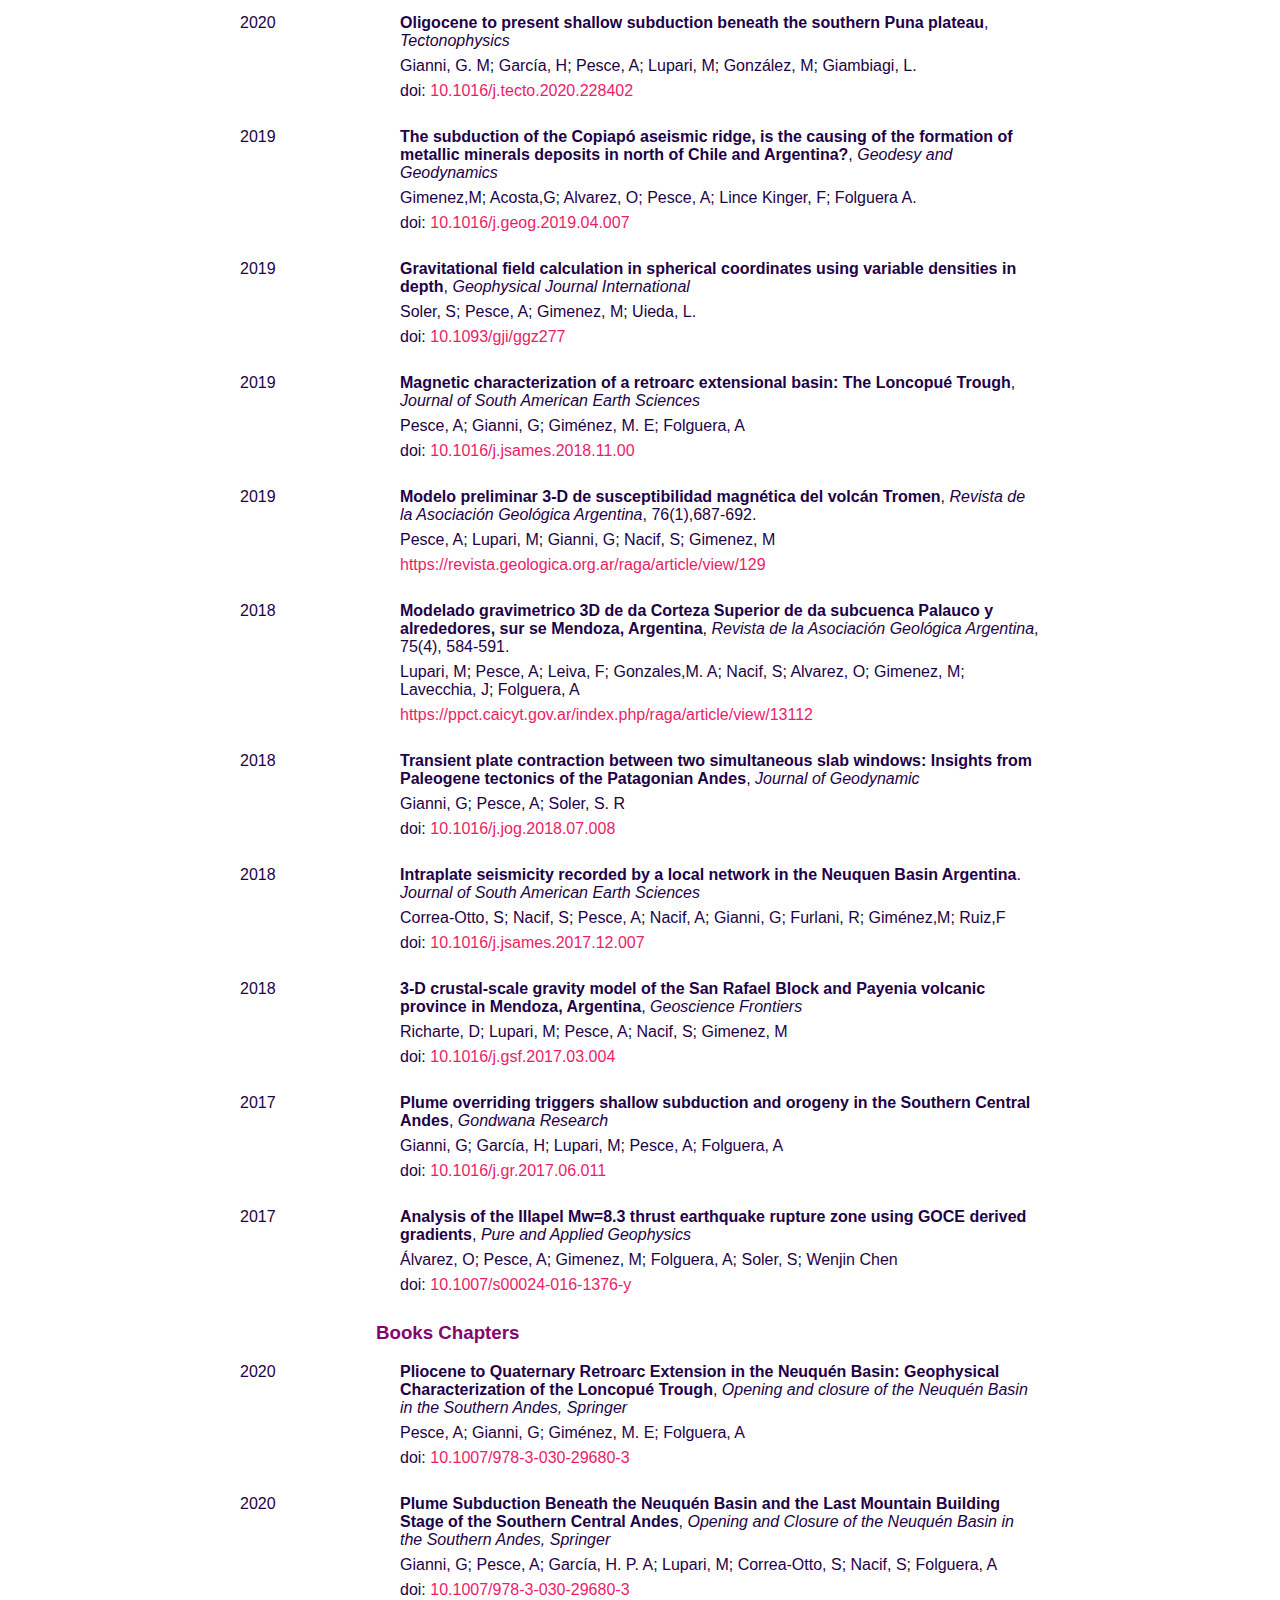
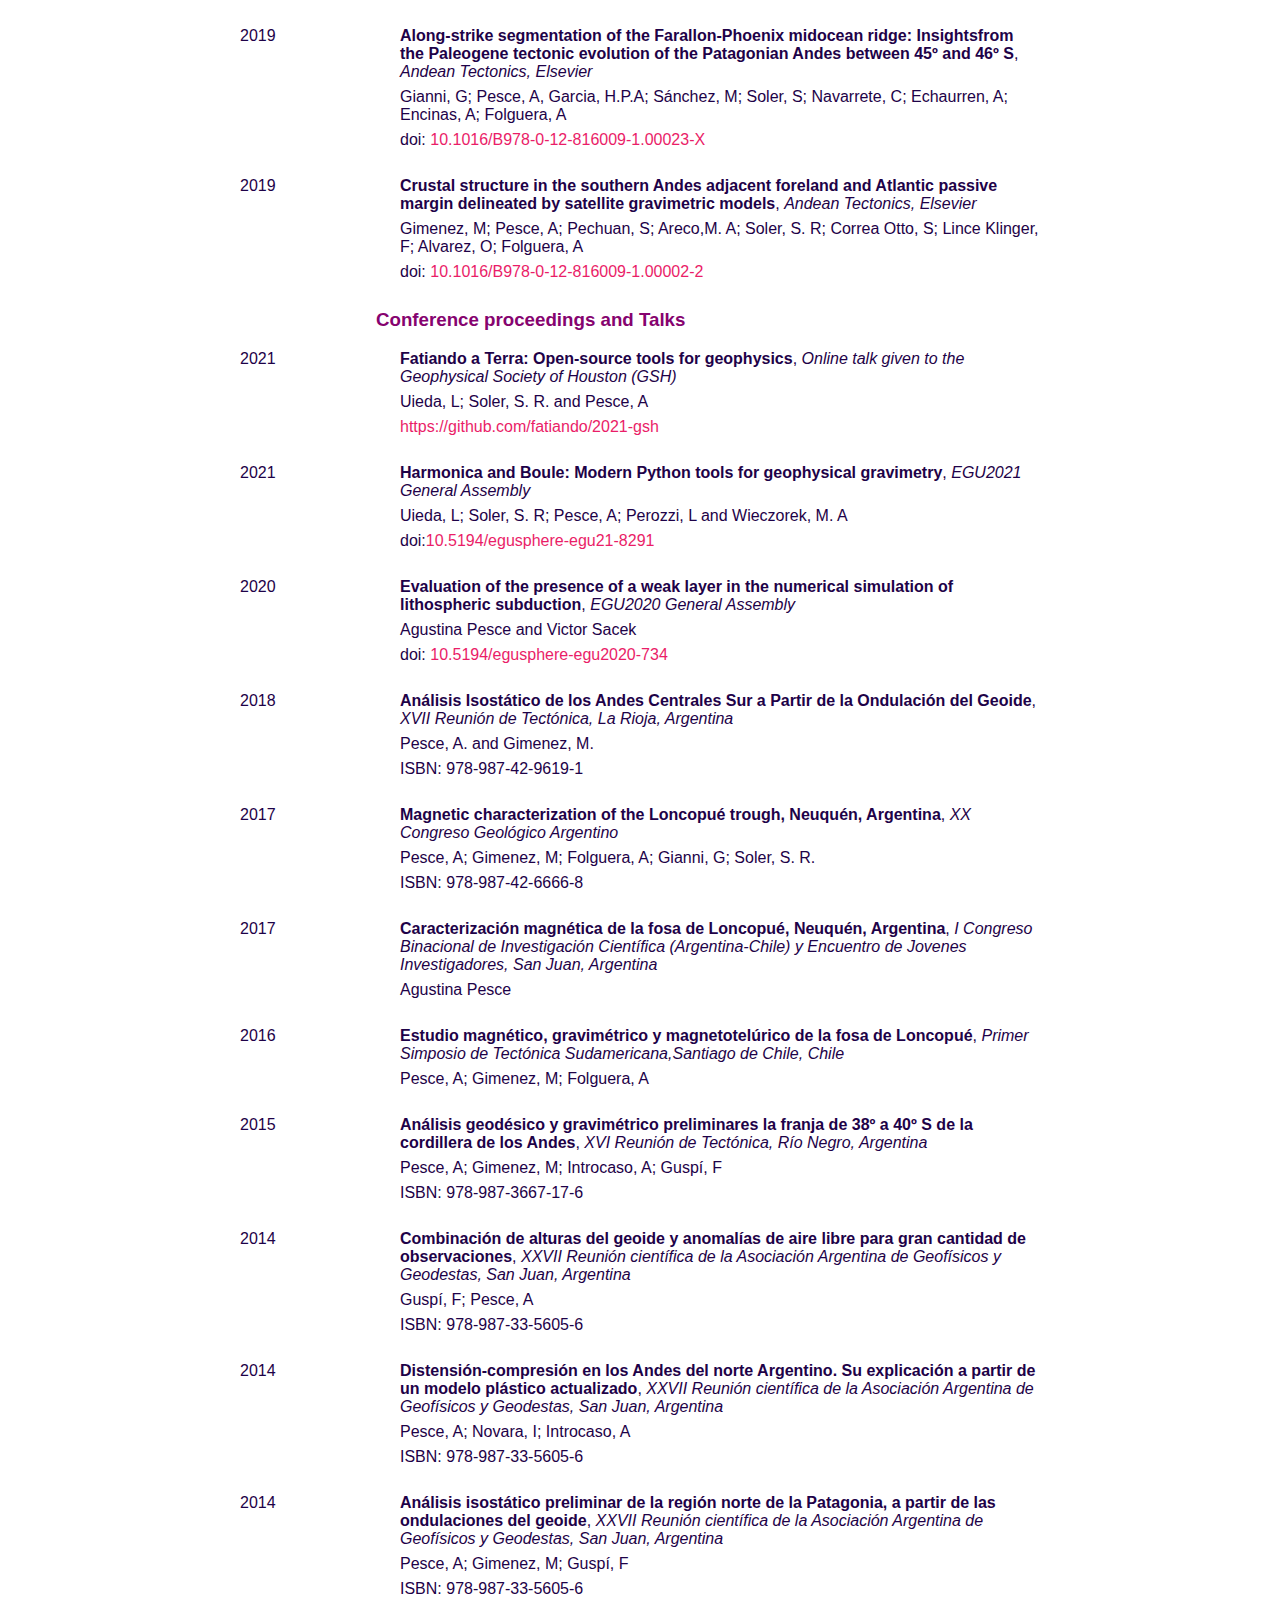
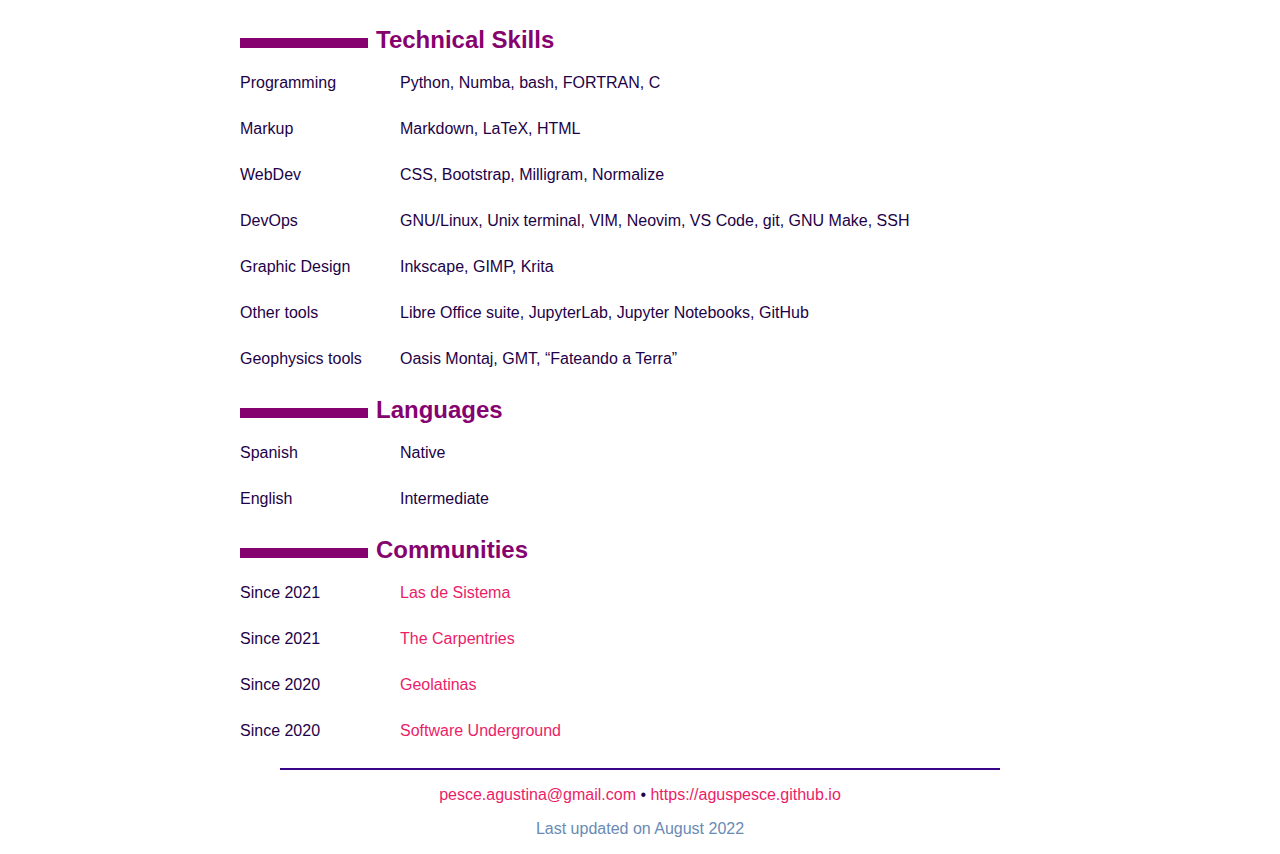
==== commit 707fcc52: "Deploying to gh-pages from @ aguspesce/cv@fe84c03d3bda25793742f87a02ccfe6d2b46091d 🚀" ====
--- a/index.html
+++ b/index.html
@@ -60,20 +60,22 @@
 <dd><strong>Licentiate in Physics</strong>, <em><a href="https://web.fceia.unr.edu.ar/es/">FCEIA</a>, Universidad Nacional de Rosario</em>
 </dd>
 </dl>
-<h2 id="appointments">Appointments</h2>
+<h2 id="professional-appointments">Professional Appointments</h2>
 <dl>
 <dt>Since June 2022</dt>
 <dd><p><strong>Maintainer of one of the core lessons of <a href="https://carpentries.org/maintainers/">The Carpentries</a></strong></p>
-<p><a href="https://datacarpentry.org/python-ecology-lesson-es/">Análisis y visualización de datos usando Python</a></p>
+<p><em><a href="https://datacarpentry.org/python-ecology-lesson-es/">Análisis y visualización de datos usando Python</a></em></p>
 </dd>
 <dt>Since Nov. 2021</dt>
-<dd><strong>Coding Coordinator and Trainer</strong> in Code to Communicate Program (<a href="https://twitter.com/CodeCommunicate/">CoCo</a>)
+<dd><p><strong>Coding Coordinator and Trainer</strong> in Code to Communicate Program (<a href="https://twitter.com/CodeCommunicate/">CoCo</a>).</p>
+<p><em>CoCo is a NSF-funded bilingual program for grad-student</em></p>
 </dd>
 <dt>2019 - March 2022</dt>
 <dd><strong>Assistant Professor of practice</strong>, Geology Department, <a href="https://exactas.unsj.edu.ar/">FCEFyN</a>, Universidad Nacional de San Juan, Argentina
 </dd>
 <dt>2019 - March 2022</dt>
-<dd><p><strong>Postdoctoral Researcher</strong>, <a href="http://igsv.unsj.edu.ar/">IGSV</a>, <em>Influence of a mantle plume in subduction zones by geodynamics numerical models</em></p>
+<dd><p><strong>Postdoctoral Researcher</strong>, <a href="http://igsv.unsj.edu.ar/">Instituto Geofísico Sismológico Volponi</a></p>
+<p><em>Influence of a mantle plume in subduction zones by geodynamics numerical models</em></p>
 <p><em>Advisor:</em> Dr. Victor Sacek (<a href="http://iag.usp.br/">IAG-USP</a>)</p>
 <!-- _Co-Advaisor:_ Dr. Mario Gimenez ([IGSV](http://igsv.unsj.edu.ar/)) -->
 </dd>
@@ -161,11 +163,11 @@
 <h2 id="teaching">Teaching</h2>
 <h3 id="undergraduate-courses">Undergraduate Courses</h3>
 <dl>
-<dt>Since 2019</dt>
-<dd><strong>Physics I</strong>, <em>Departamento de Geología, FCEFyN, Universidad Nacional de San Juan</em>
-</dd>
-<dt>Since 2019</dt>
-<dd><strong>Physics II</strong>, <em>Departamento de Geología, FCEFyN, Universidad Nacional de San Juan</em>
+<dt>2019 - 2022</dt>
+<dd><strong>Assistant professor in Physics I</strong>, <em>Departamento de Geología, FCEFyN, Universidad Nacional de San Juan</em>
+</dd>
+<dt>2019 - 2022</dt>
+<dd><strong>Assistant professor in Physics II</strong>, <em>Departamento de Geología, FCEFyN, Universidad Nacional de San Juan</em>
 </dd>
 </dl>
 <h3 id="workshops-and-tutorials">Workshops and Tutorials</h3>
@@ -381,6 +383,9 @@
 <dt>Since 2021</dt>
 <dd><a href="https://lasdesistemas.org/">Las de Sistema</a>
 </dd>
+<dt>Since 2021</dt>
+<dd><a href="https://carpentries.org/">The Carpentries</a>
+</dd>
 <dt>Since 2020</dt>
 <dd><a href="https://geolatinas.weebly.com/">Geolatinas</a>
 </dd>
@@ -392,7 +397,7 @@
 <blockquote>
 <p><a href="mailto:pesce.agustina@gmail.com" class="email">pesce.agustina@gmail.com</a> • <a href="https://aguspesce.github.io">https://aguspesce.github.io</a></p>
 </blockquote>      <blockquote>
-      <p class="footer">Last updated on July 2022</p>
+      <p class="footer">Last updated on August 2022</p>
     </blockquote>
       </body>
 </html>
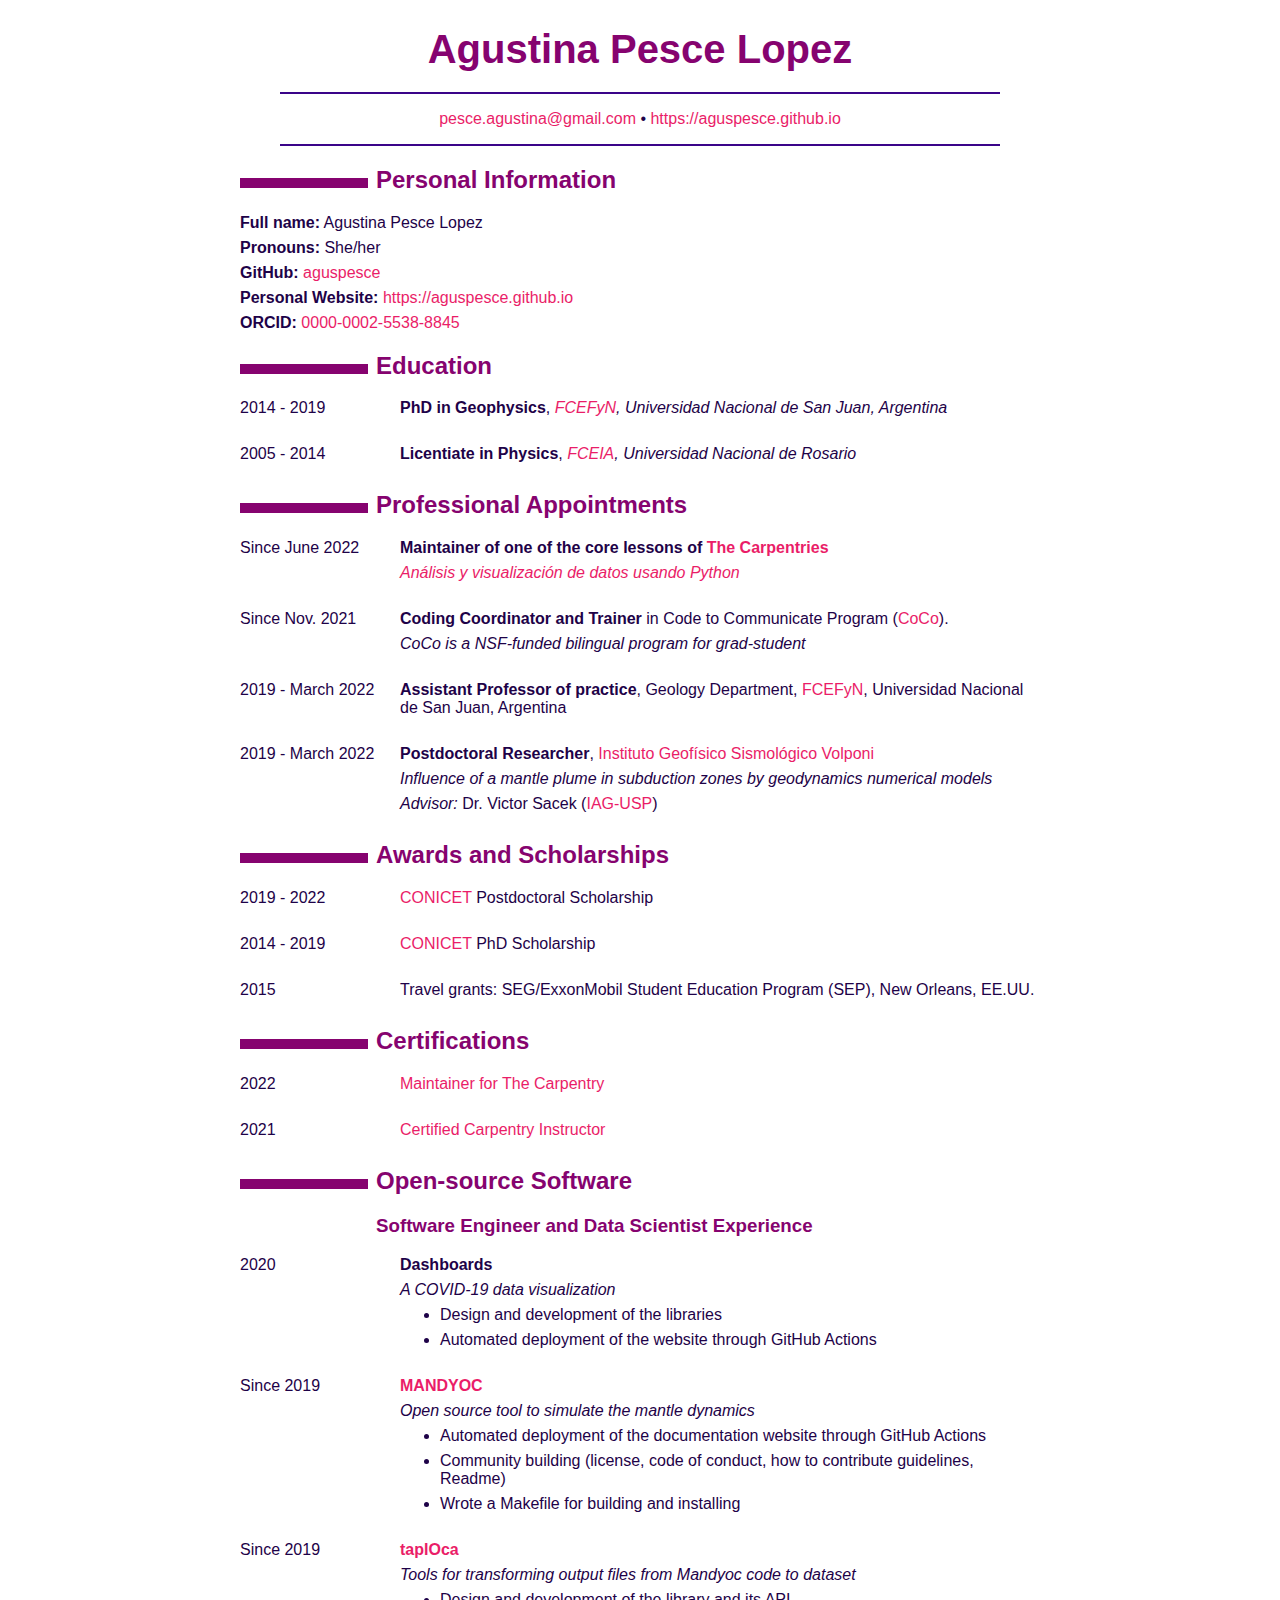
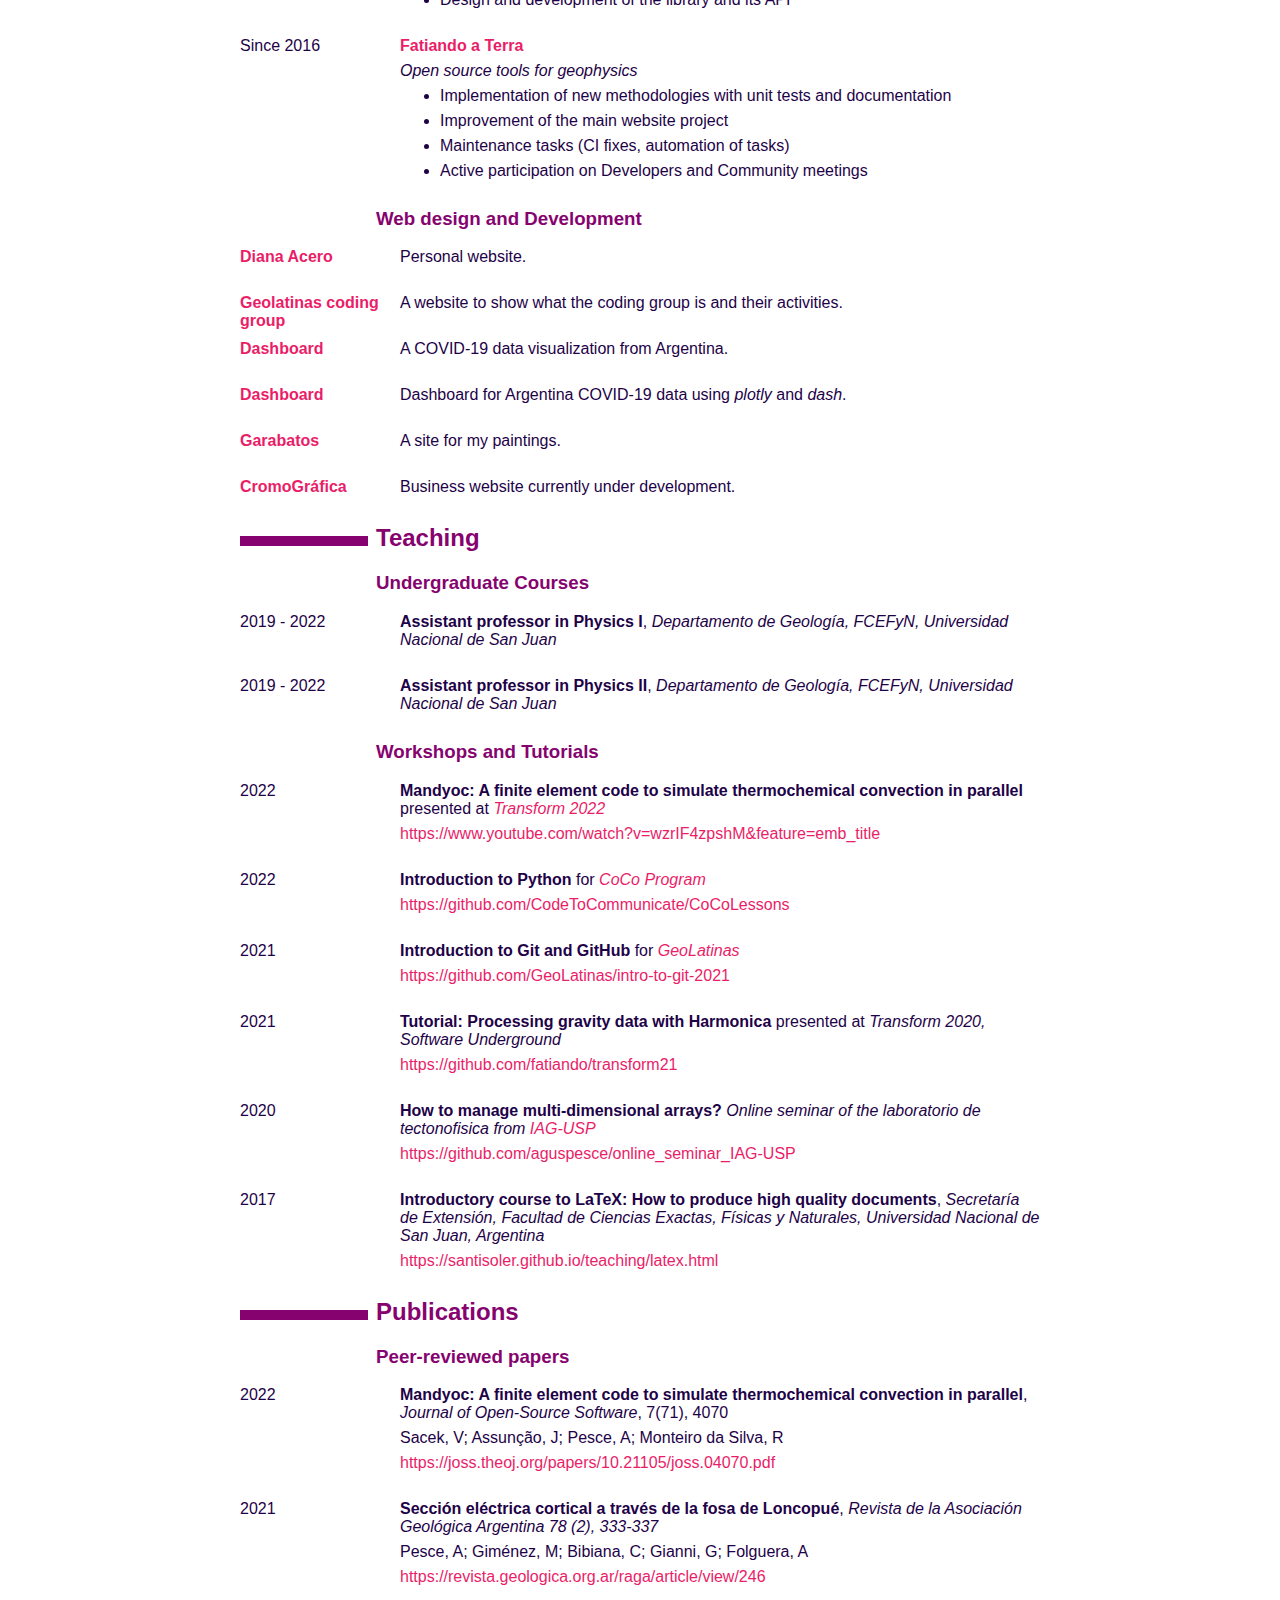
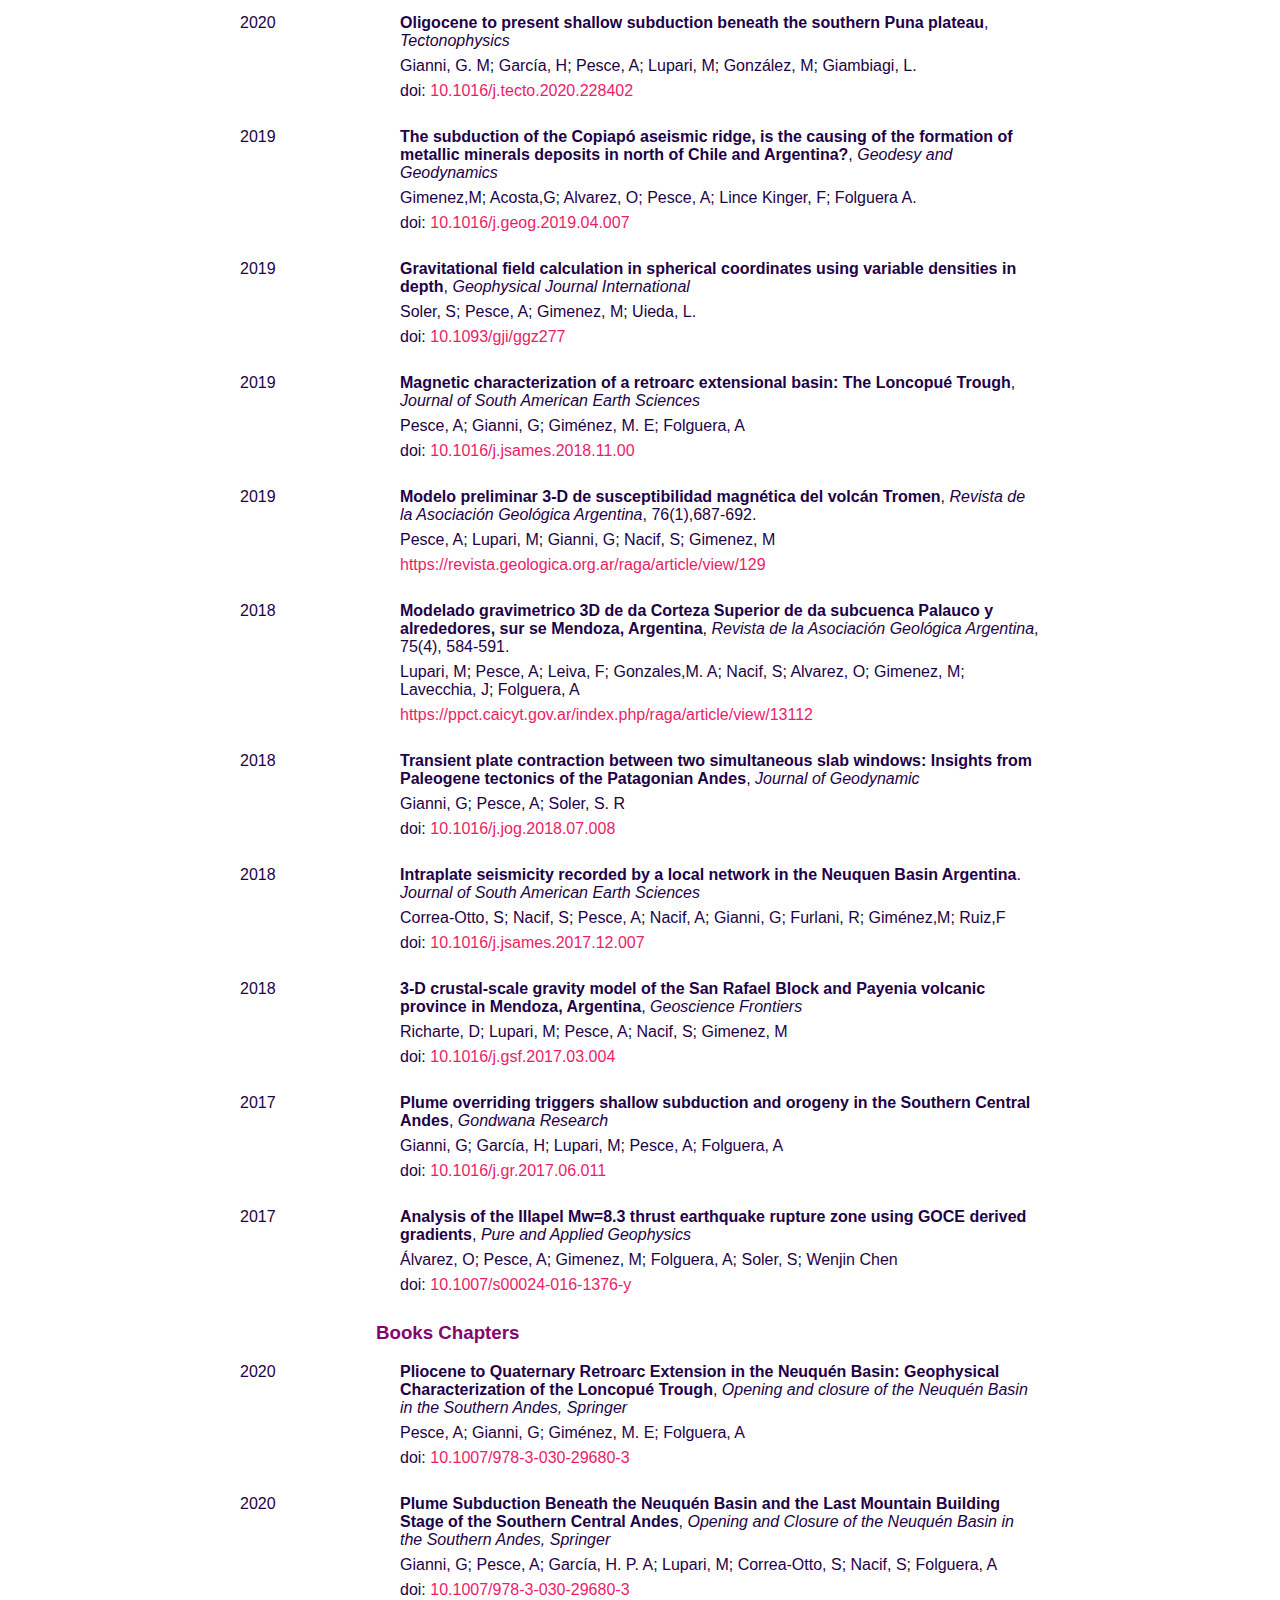
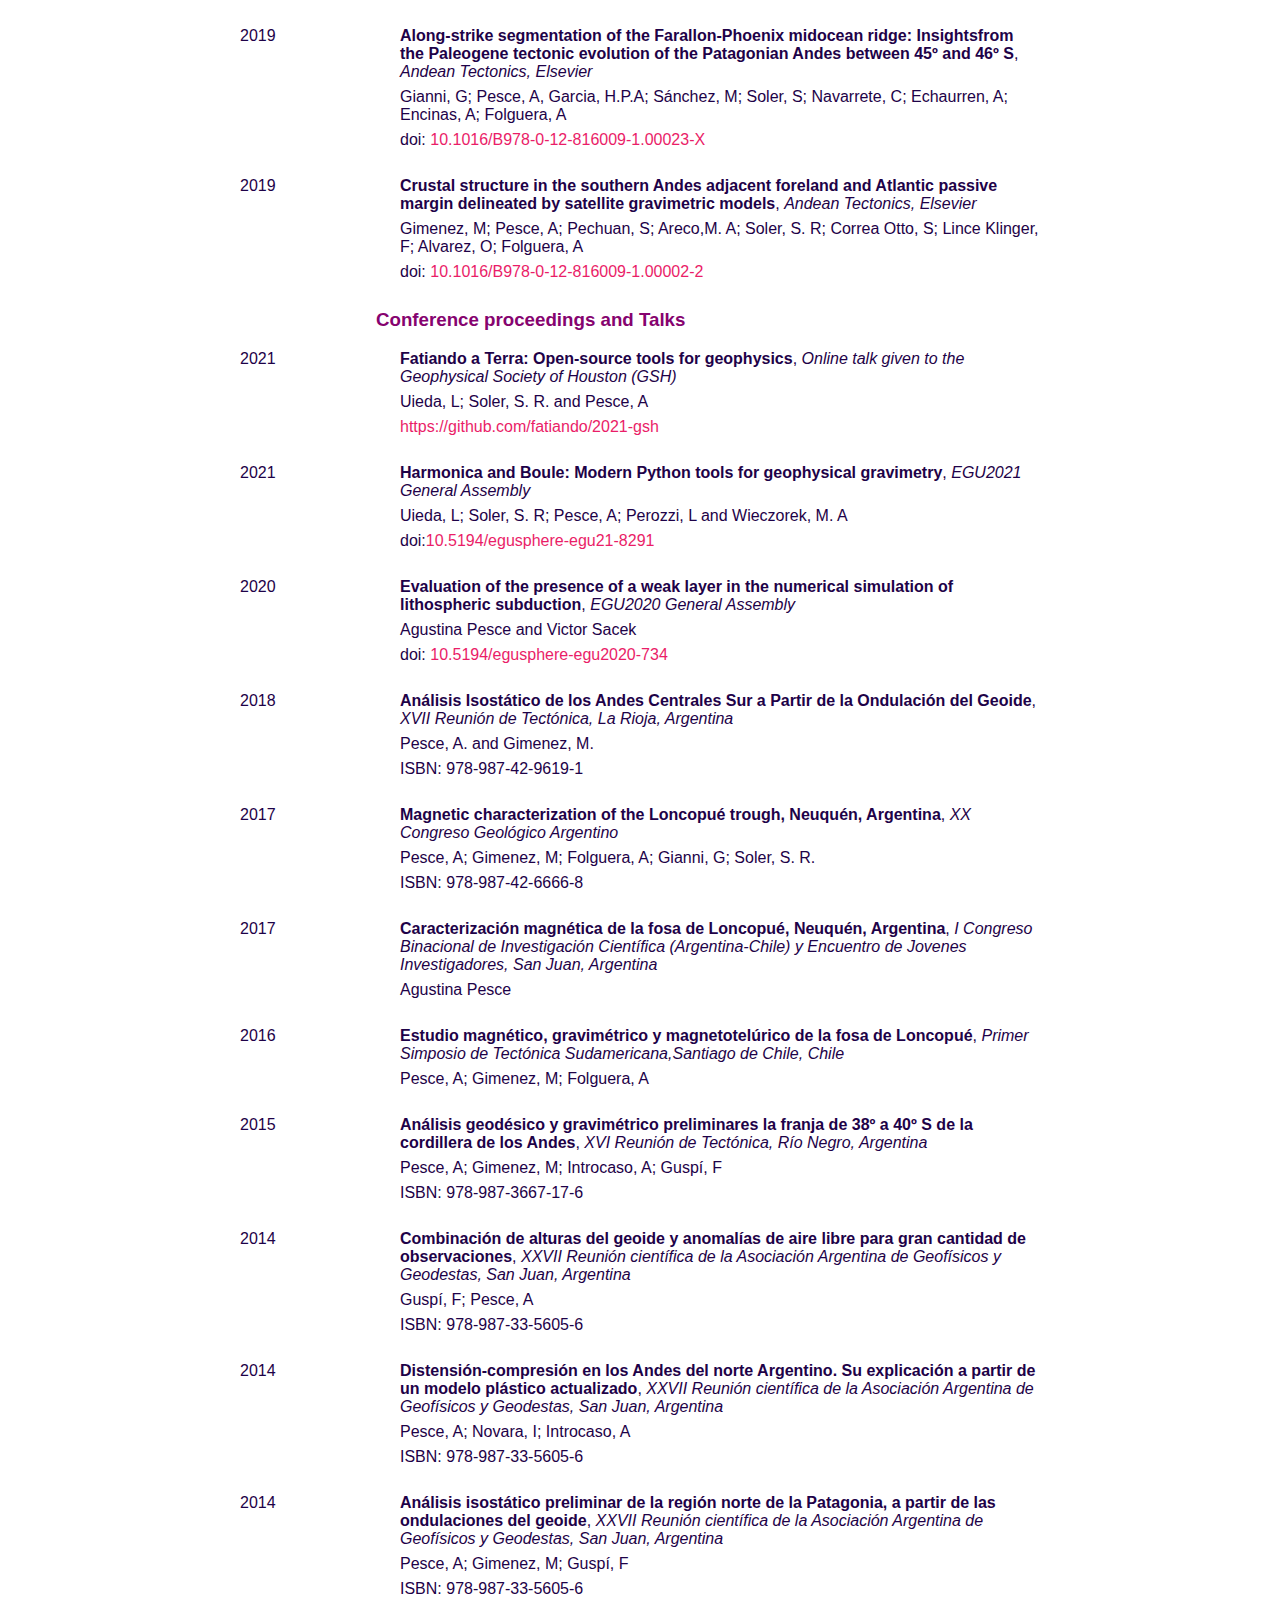
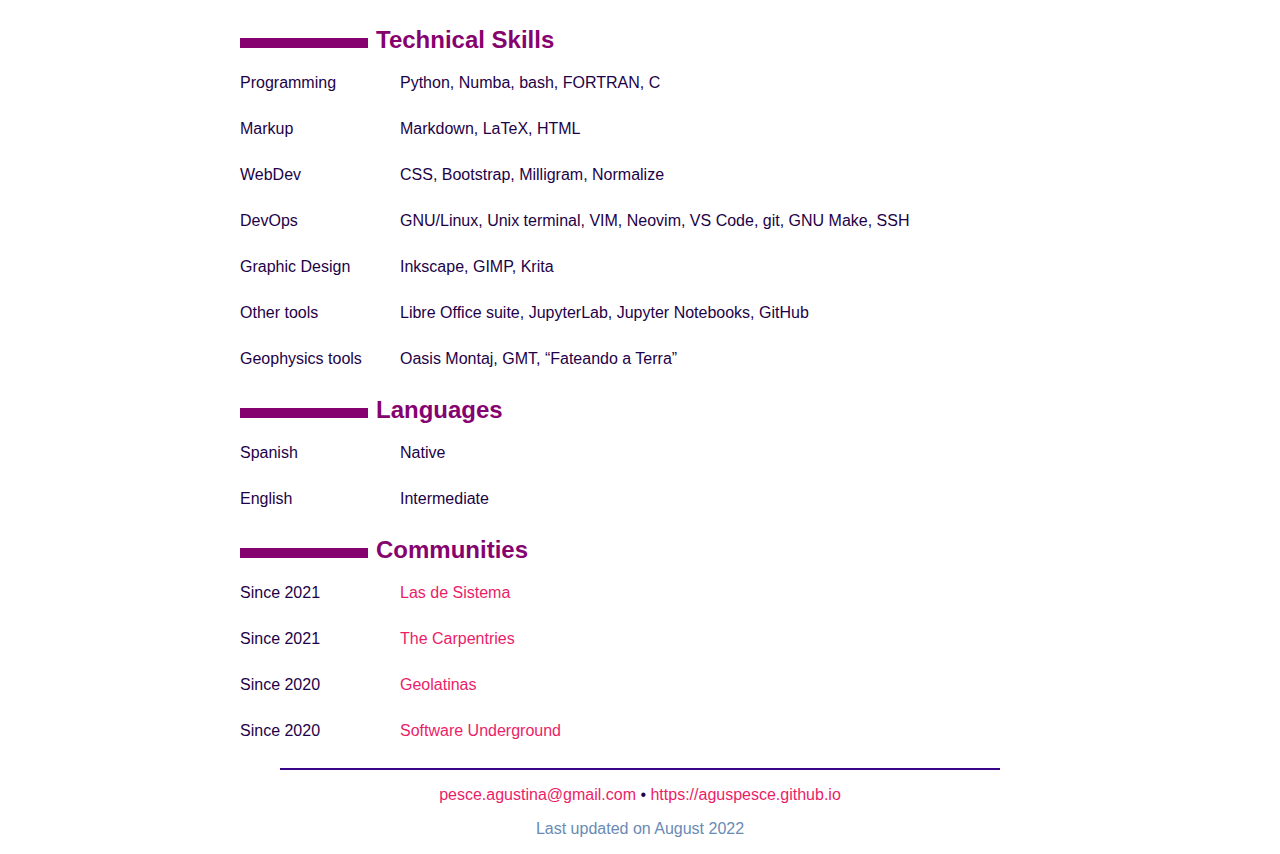
==== commit 0aa96798: "Deploying to gh-pages from @ aguspesce/cv@07e7b9b7e4d47328a668888b23e7973fff719bf8 🚀" ====
--- a/index.html
+++ b/index.html
@@ -14,7 +14,7 @@
       name="viewport"
       content="width=device-width, initial-scale=1.0, user-scalable=yes"
     />
-          <title>Agustina Pesce</title>
+          <title>Agustina Pesce Lopez</title>
     <style type="text/css">
             code{white-space: pre-wrap;}
             span.smallcaps{font-variant: small-caps;}
@@ -31,7 +31,7 @@
 
   <body>
          <header id="title-block-header">
-      <h1 class="title">Agustina Pesce</h1>
+      <h1 class="title">Agustina Pesce Lopez</h1>
            </header>
       <hr />
 <!-- > Instituto Geofísico y Sismológico Volponi, Universidad Nacional de San Juan -->
@@ -44,7 +44,7 @@
 </blockquote>
 <hr />
 <h2 id="personal-information">Personal Information</h2>
-<p><strong>Full name:</strong> Agustina Pesce</p>
+<p><strong>Full name:</strong> Agustina Pesce Lopez</p>
 <p><strong>Pronouns:</strong> She/her</p>
 <!-- **Birth date:** January 2, 1986, Argentina -->
 <p><strong>GitHub:</strong> <a href="https://github.com/aguspesce/">aguspesce</a></p>
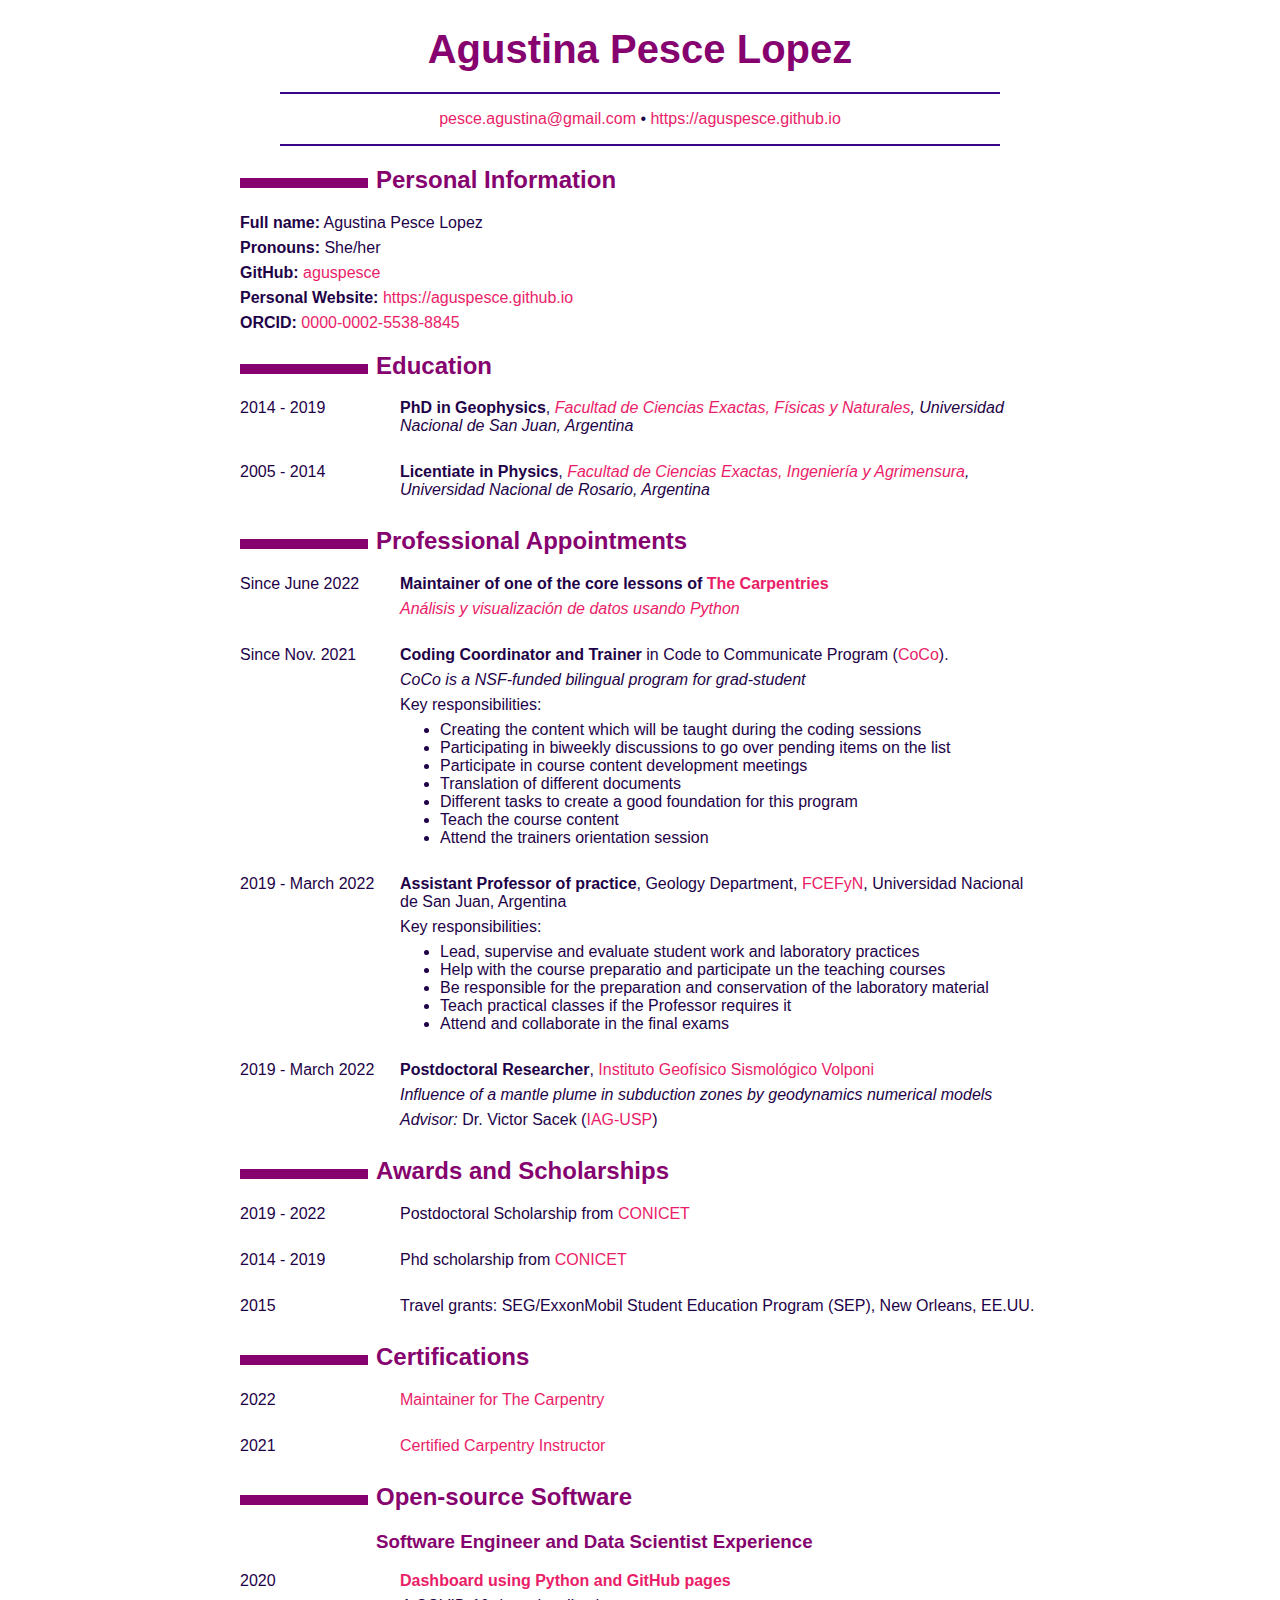
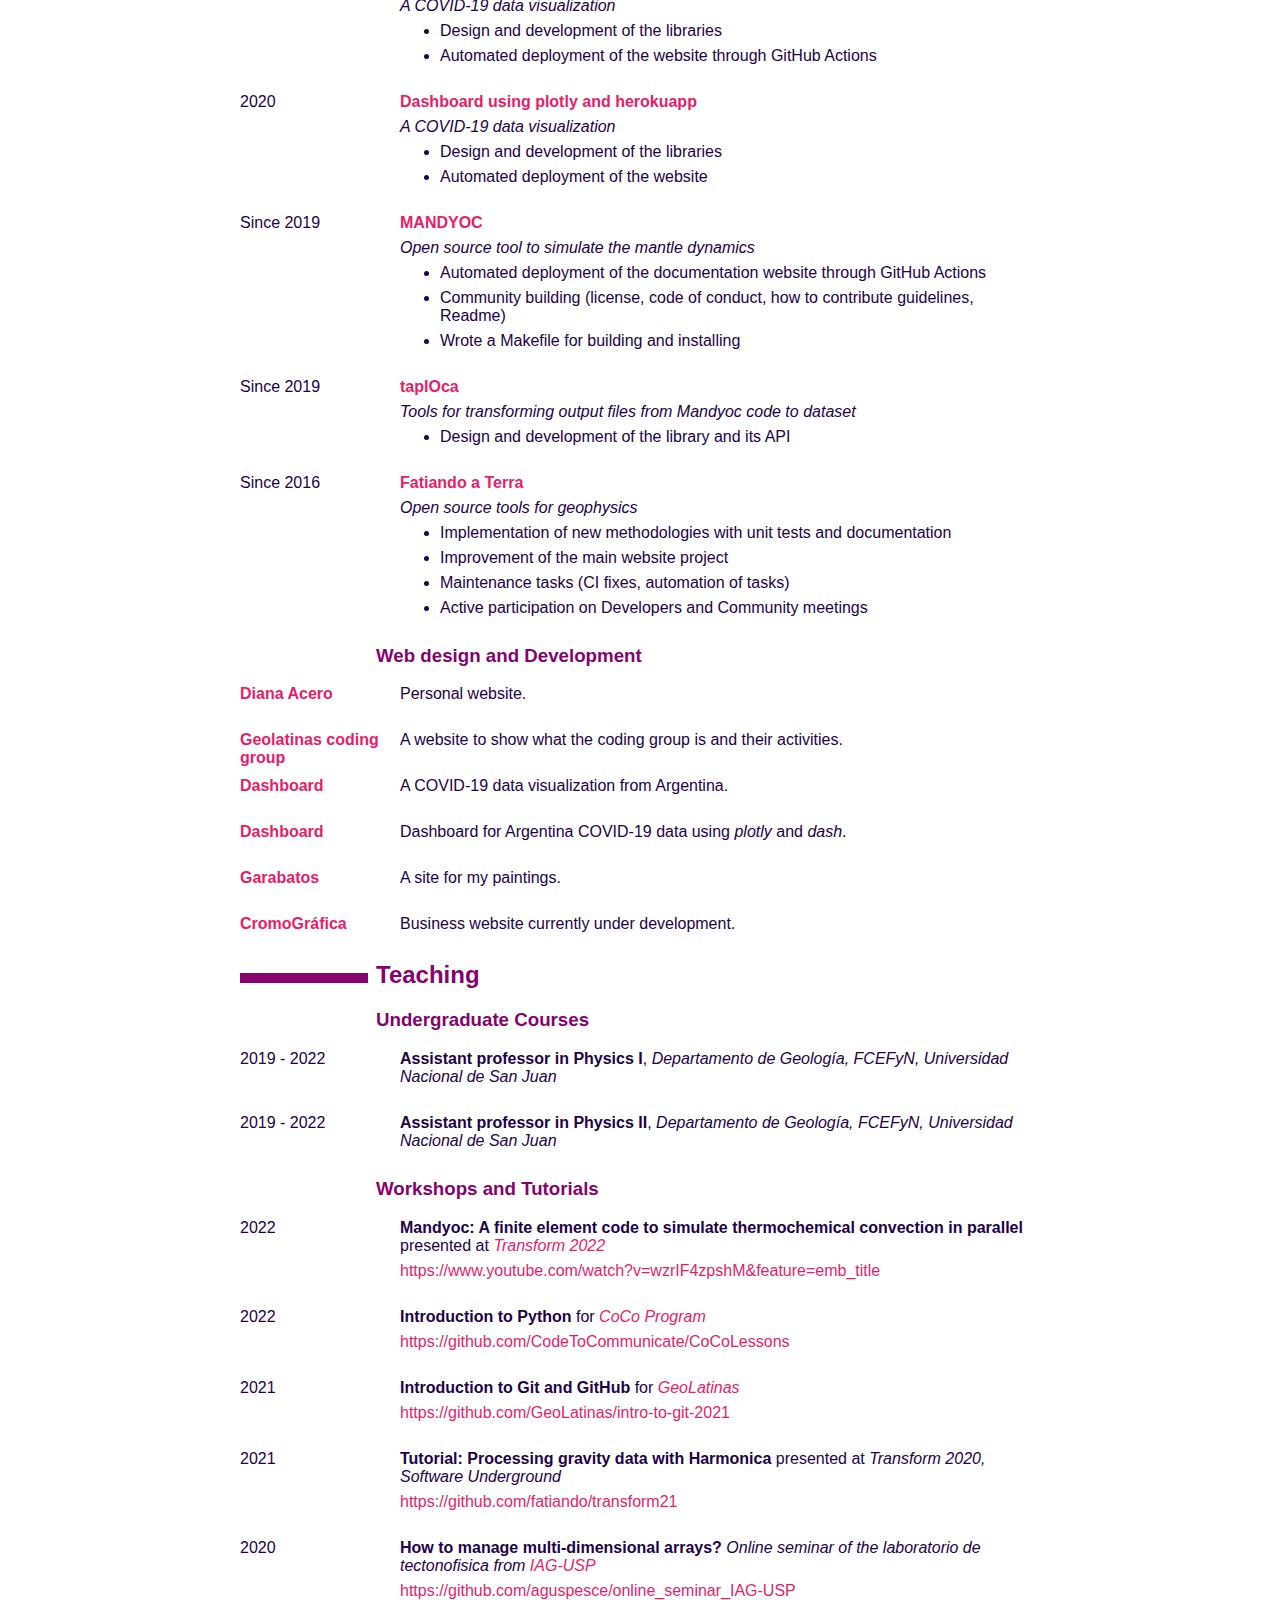
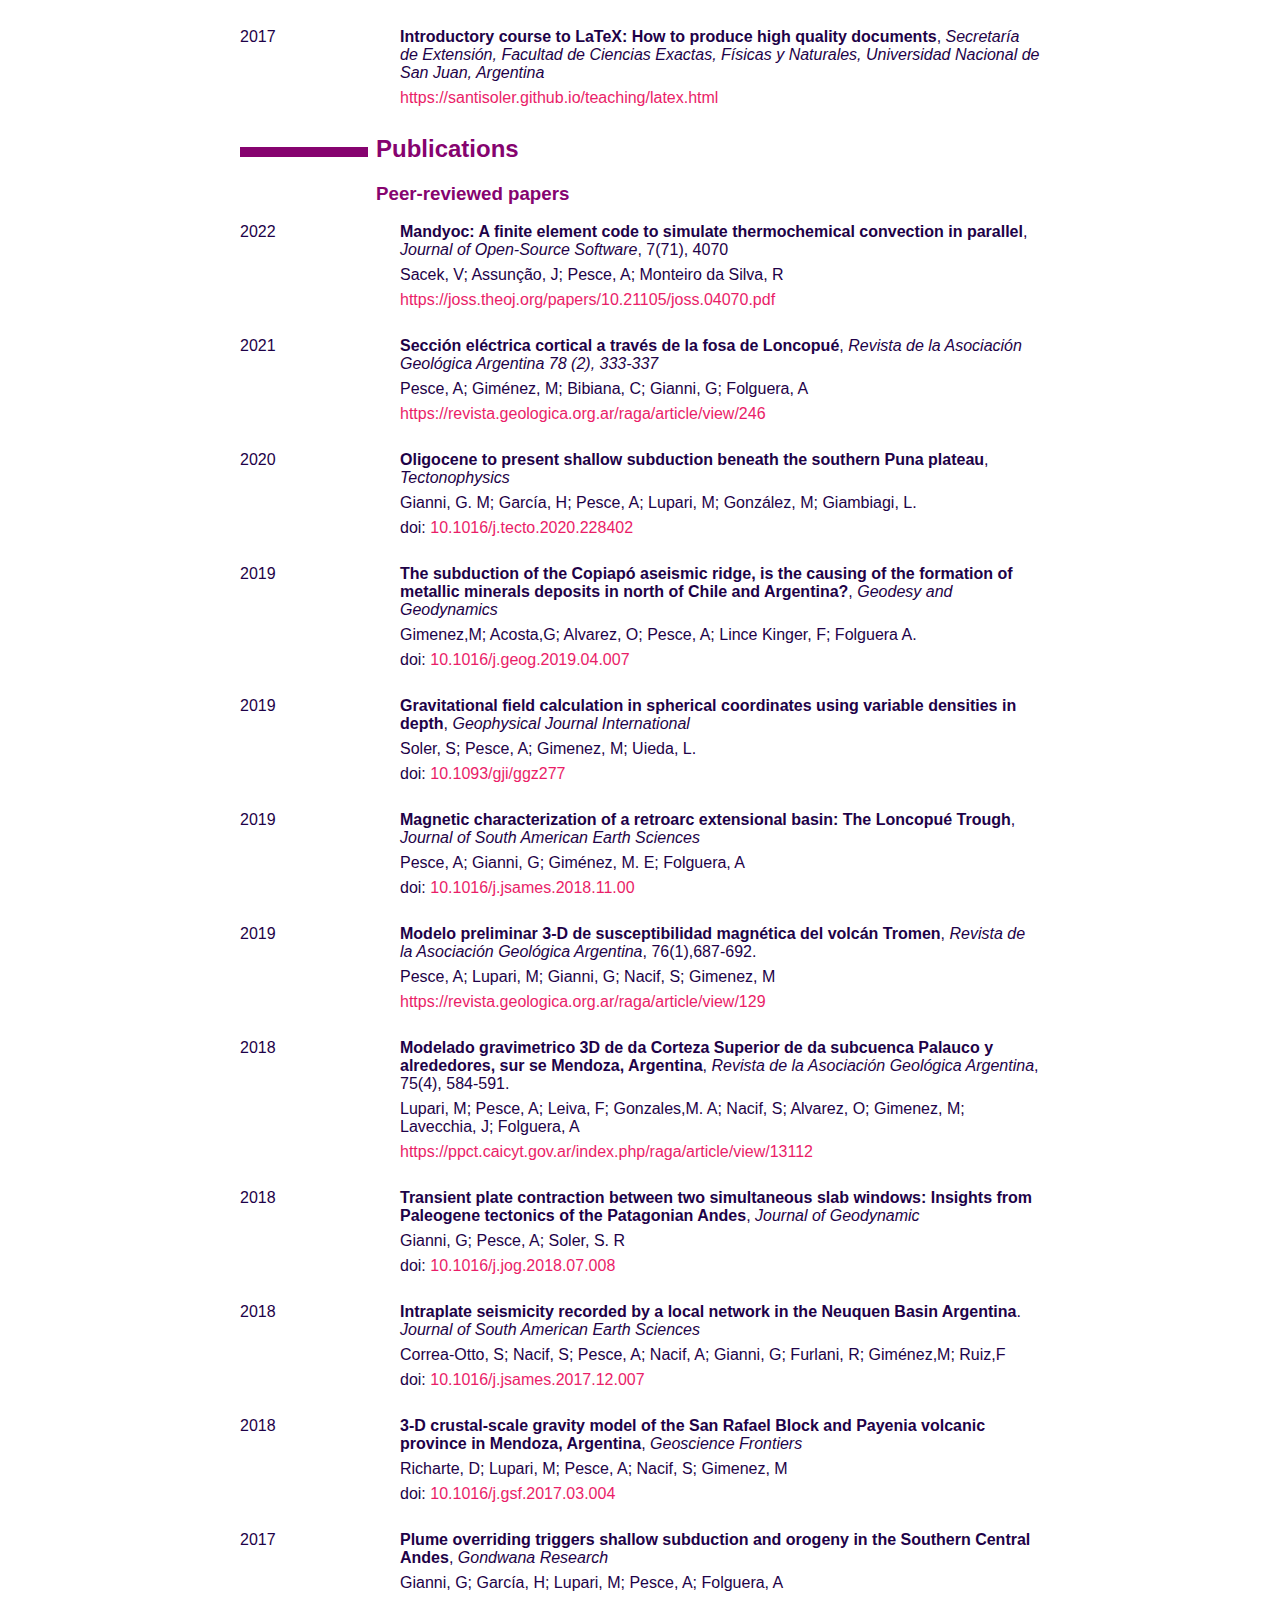
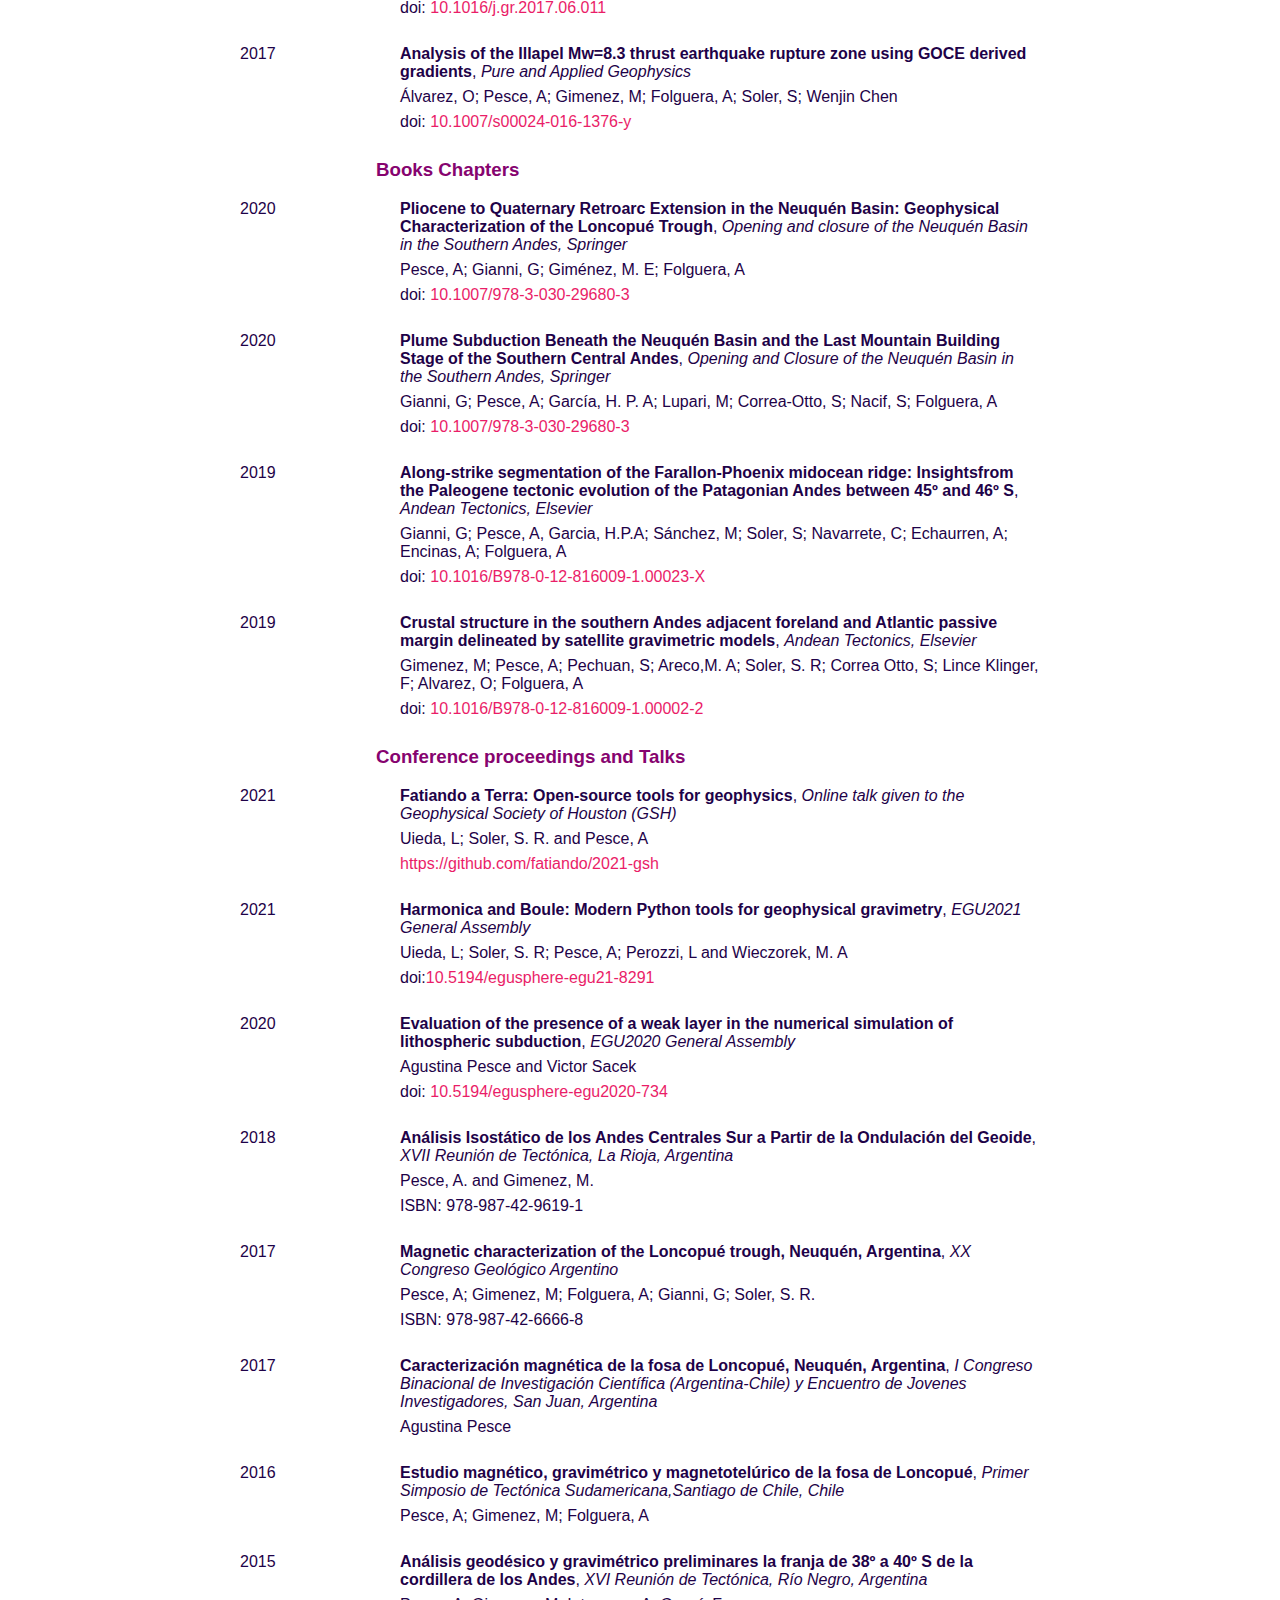
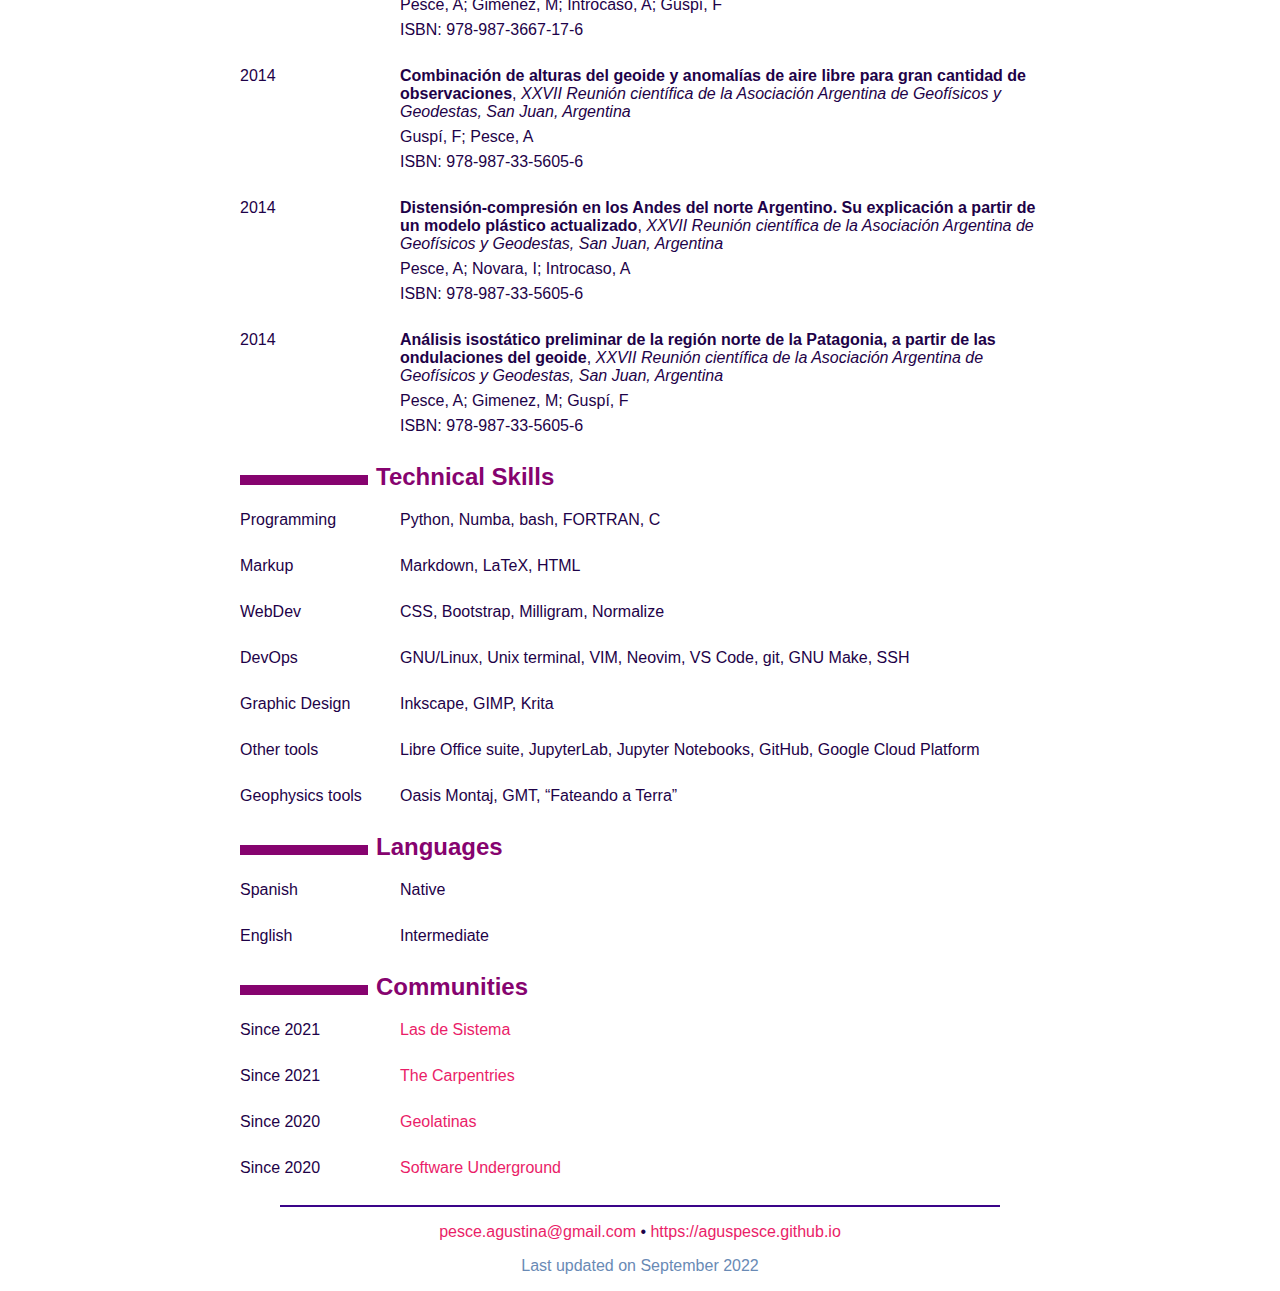
==== commit c0829d93: "Deploying to gh-pages from @ aguspesce/cv@651feaf3b356d9bbe1ba0a16a256ff07430e29e9 🚀" ====
--- a/index.html
+++ b/index.html
@@ -54,10 +54,10 @@
 <h2 id="education">Education</h2>
 <dl>
 <dt>2014 - 2019</dt>
-<dd><strong>PhD in Geophysics</strong>, <em><a href="https://exactas.unsj.edu.ar/">FCEFyN</a>, Universidad Nacional de San Juan, Argentina</em>
+<dd><strong>PhD in Geophysics</strong>, <em><a href="https://exactas.unsj.edu.ar/">Facultad de Ciencias Exactas, Físicas y Naturales</a>, Universidad Nacional de San Juan, Argentina</em>
 </dd>
 <dt>2005 - 2014</dt>
-<dd><strong>Licentiate in Physics</strong>, <em><a href="https://web.fceia.unr.edu.ar/es/">FCEIA</a>, Universidad Nacional de Rosario</em>
+<dd><strong>Licentiate in Physics</strong>, <em><a href="https://web.fceia.unr.edu.ar/es/">Facultad de Ciencias Exactas, Ingeniería y Agrimensura</a>, Universidad Nacional de Rosario, Argentina</em>
 </dd>
 </dl>
 <h2 id="professional-appointments">Professional Appointments</h2>
@@ -69,9 +69,27 @@
 <dt>Since Nov. 2021</dt>
 <dd><p><strong>Coding Coordinator and Trainer</strong> in Code to Communicate Program (<a href="https://twitter.com/CodeCommunicate/">CoCo</a>).</p>
 <p><em>CoCo is a NSF-funded bilingual program for grad-student</em></p>
+<p>Key responsibilities:</p>
+<ul>
+<li>Creating the content which will be taught during the coding sessions</li>
+<li>Participating in biweekly discussions to go over pending items on the list</li>
+<li>Participate in course content development meetings</li>
+<li>Translation of different documents</li>
+<li>Different tasks to create a good foundation for this program</li>
+<li>Teach the course content</li>
+<li>Attend the trainers orientation session</li>
+</ul>
 </dd>
 <dt>2019 - March 2022</dt>
-<dd><strong>Assistant Professor of practice</strong>, Geology Department, <a href="https://exactas.unsj.edu.ar/">FCEFyN</a>, Universidad Nacional de San Juan, Argentina
+<dd><p><strong>Assistant Professor of practice</strong>, Geology Department, <a href="https://exactas.unsj.edu.ar/">FCEFyN</a>, Universidad Nacional de San Juan, Argentina</p>
+<p>Key responsibilities:</p>
+<ul>
+<li>Lead, supervise and evaluate student work and laboratory practices</li>
+<li>Help with the course preparatio and participate un the teaching courses</li>
+<li>Be responsible for the preparation and conservation of the laboratory material</li>
+<li>Teach practical classes if the Professor requires it</li>
+<li>Attend and collaborate in the final exams</li>
+</ul>
 </dd>
 <dt>2019 - March 2022</dt>
 <dd><p><strong>Postdoctoral Researcher</strong>, <a href="http://igsv.unsj.edu.ar/">Instituto Geofísico Sismológico Volponi</a></p>
@@ -83,10 +101,10 @@
 <h2 id="awards-and-scholarships">Awards and Scholarships</h2>
 <dl>
 <dt>2019 - 2022</dt>
-<dd><a href="https://www.conicet.gov.ar/">CONICET</a> Postdoctoral Scholarship
+<dd>Postdoctoral Scholarship from <a href="https://www.conicet.gov.ar/">CONICET</a>
 </dd>
 <dt>2014 - 2019</dt>
-<dd><a href="https://www.conicet.gov.ar/">CONICET</a> PhD Scholarship
+<dd>Phd scholarship from <a href="https://www.conicet.gov.ar/">CONICET</a>
 </dd>
 <dt>2015</dt>
 <dd>Travel grants: SEG/ExxonMobil Student Education Program (SEP), New Orleans, EE.UU.
@@ -105,11 +123,19 @@
 <h3 id="software-engineer-and-data-scientist-experience">Software Engineer and Data Scientist Experience</h3>
 <dl>
 <dt>2020</dt>
-<dd><p><strong>Dashboards</strong></p>
+<dd><p><a href="https://aguspesce.github.io/covid-ar/"><strong>Dashboard using Python and GitHub pages</strong></a></p>
 <p><em>A COVID-19 data visualization</em></p>
 <ul>
 <li><p>Design and development of the libraries</p></li>
 <li><p>Automated deployment of the website through GitHub Actions</p></li>
+</ul>
+</dd>
+<dt>2020</dt>
+<dd><p><a href="https://dashboard-covid-ar.herokuapp.com/"><strong>Dashboard using plotly and herokuapp</strong></a></p>
+<p><em>A COVID-19 data visualization</em></p>
+<ul>
+<li><p>Design and development of the libraries</p></li>
+<li><p>Automated deployment of the website</p></li>
 </ul>
 </dd>
 <dt>Since 2019</dt>
@@ -363,7 +389,7 @@
 <dd>Inkscape, GIMP, Krita
 </dd>
 <dt>Other tools</dt>
-<dd>Libre Office suite, JupyterLab, Jupyter Notebooks, GitHub
+<dd>Libre Office suite, JupyterLab, Jupyter Notebooks, GitHub, Google Cloud Platform
 </dd>
 <dt>Geophysics tools</dt>
 <dd>Oasis Montaj, GMT, “Fateando a Terra”
@@ -397,7 +423,7 @@
 <blockquote>
 <p><a href="mailto:pesce.agustina@gmail.com" class="email">pesce.agustina@gmail.com</a> • <a href="https://aguspesce.github.io">https://aguspesce.github.io</a></p>
 </blockquote>      <blockquote>
-      <p class="footer">Last updated on August 2022</p>
+      <p class="footer">Last updated on September 2022</p>
     </blockquote>
       </body>
 </html>
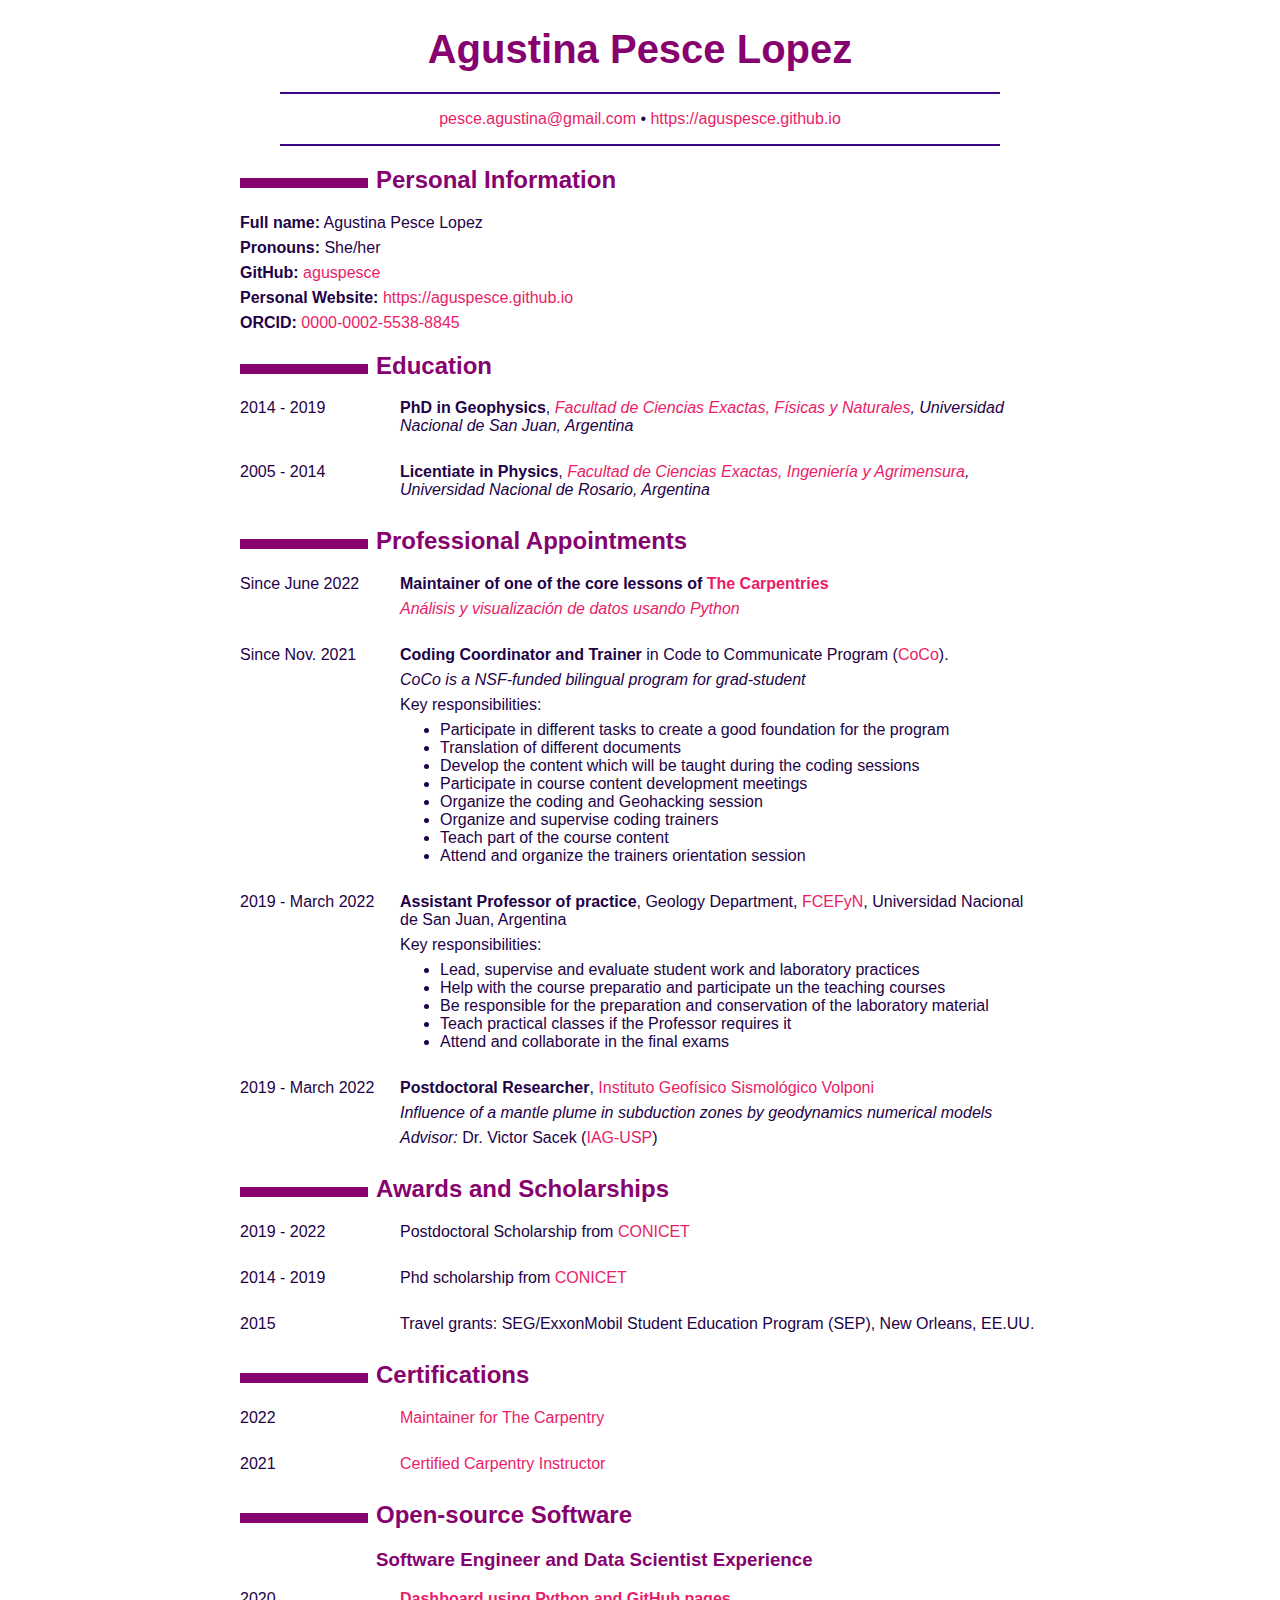
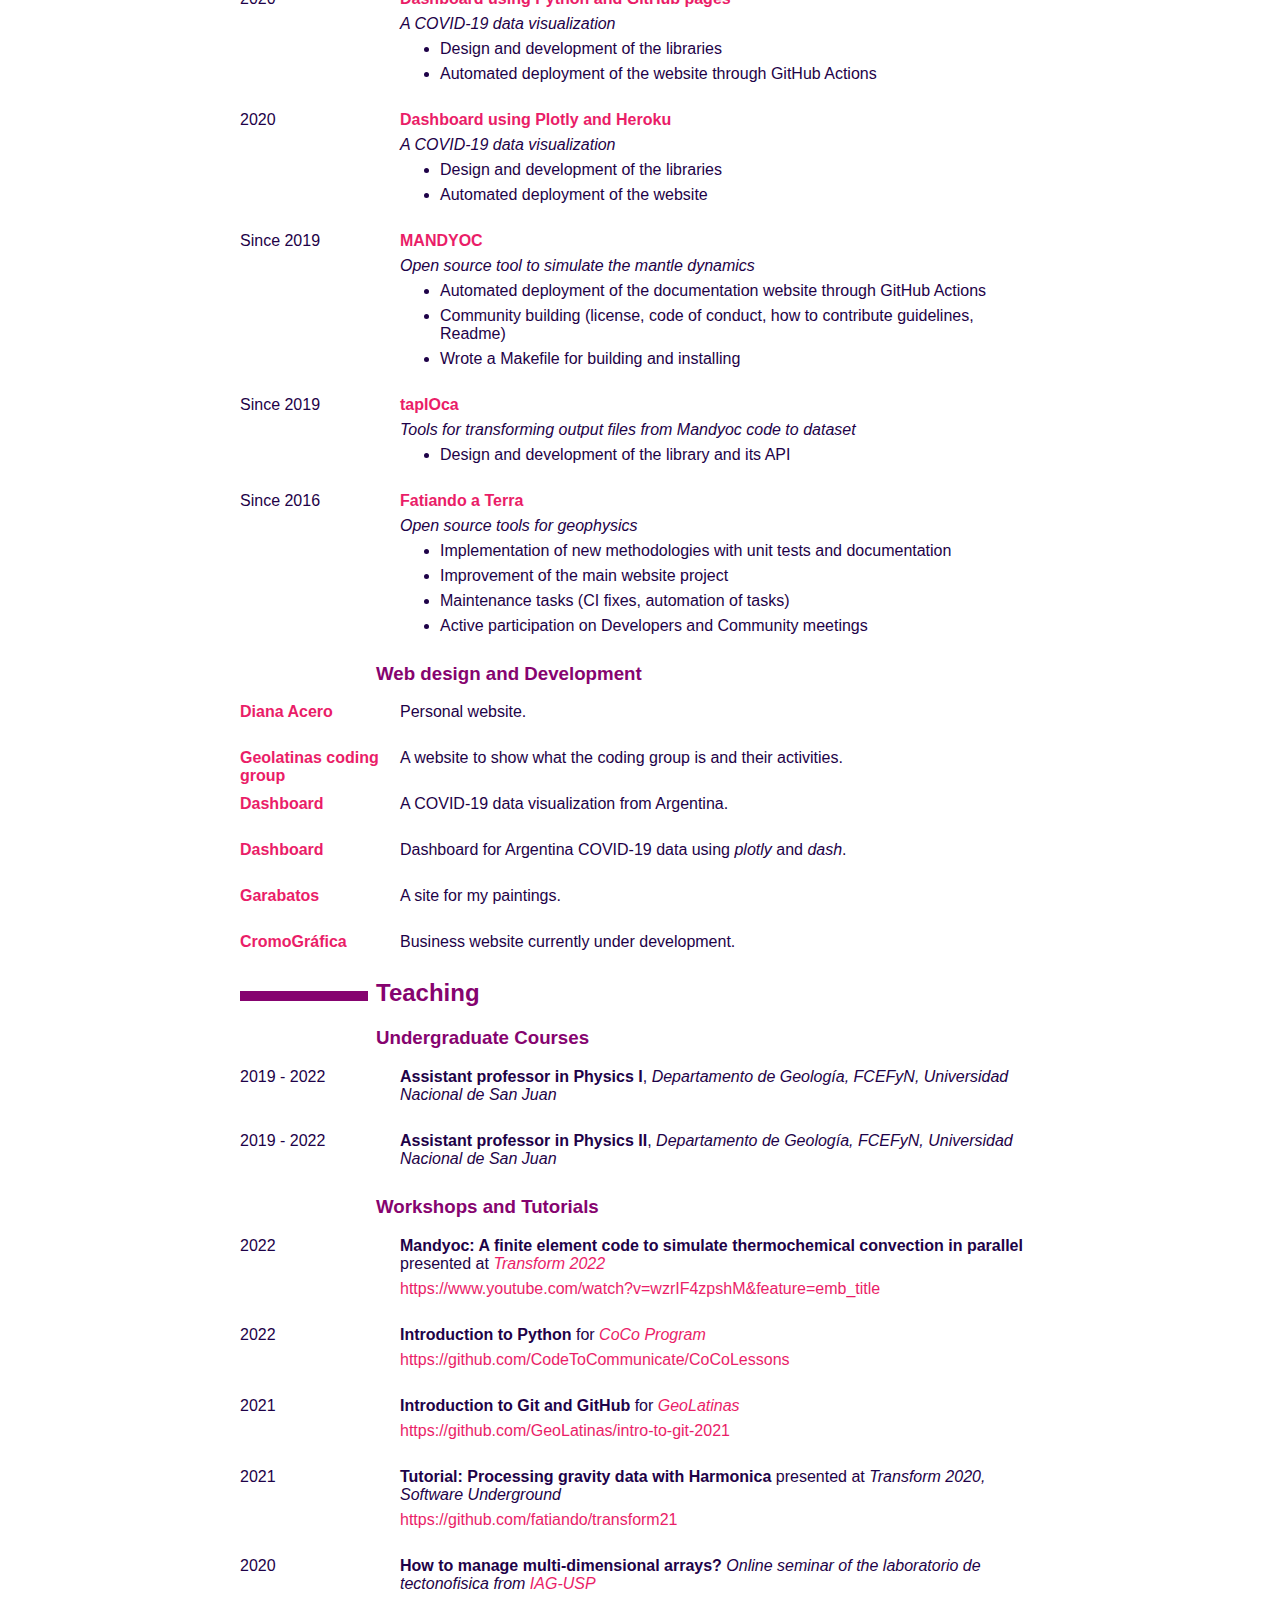
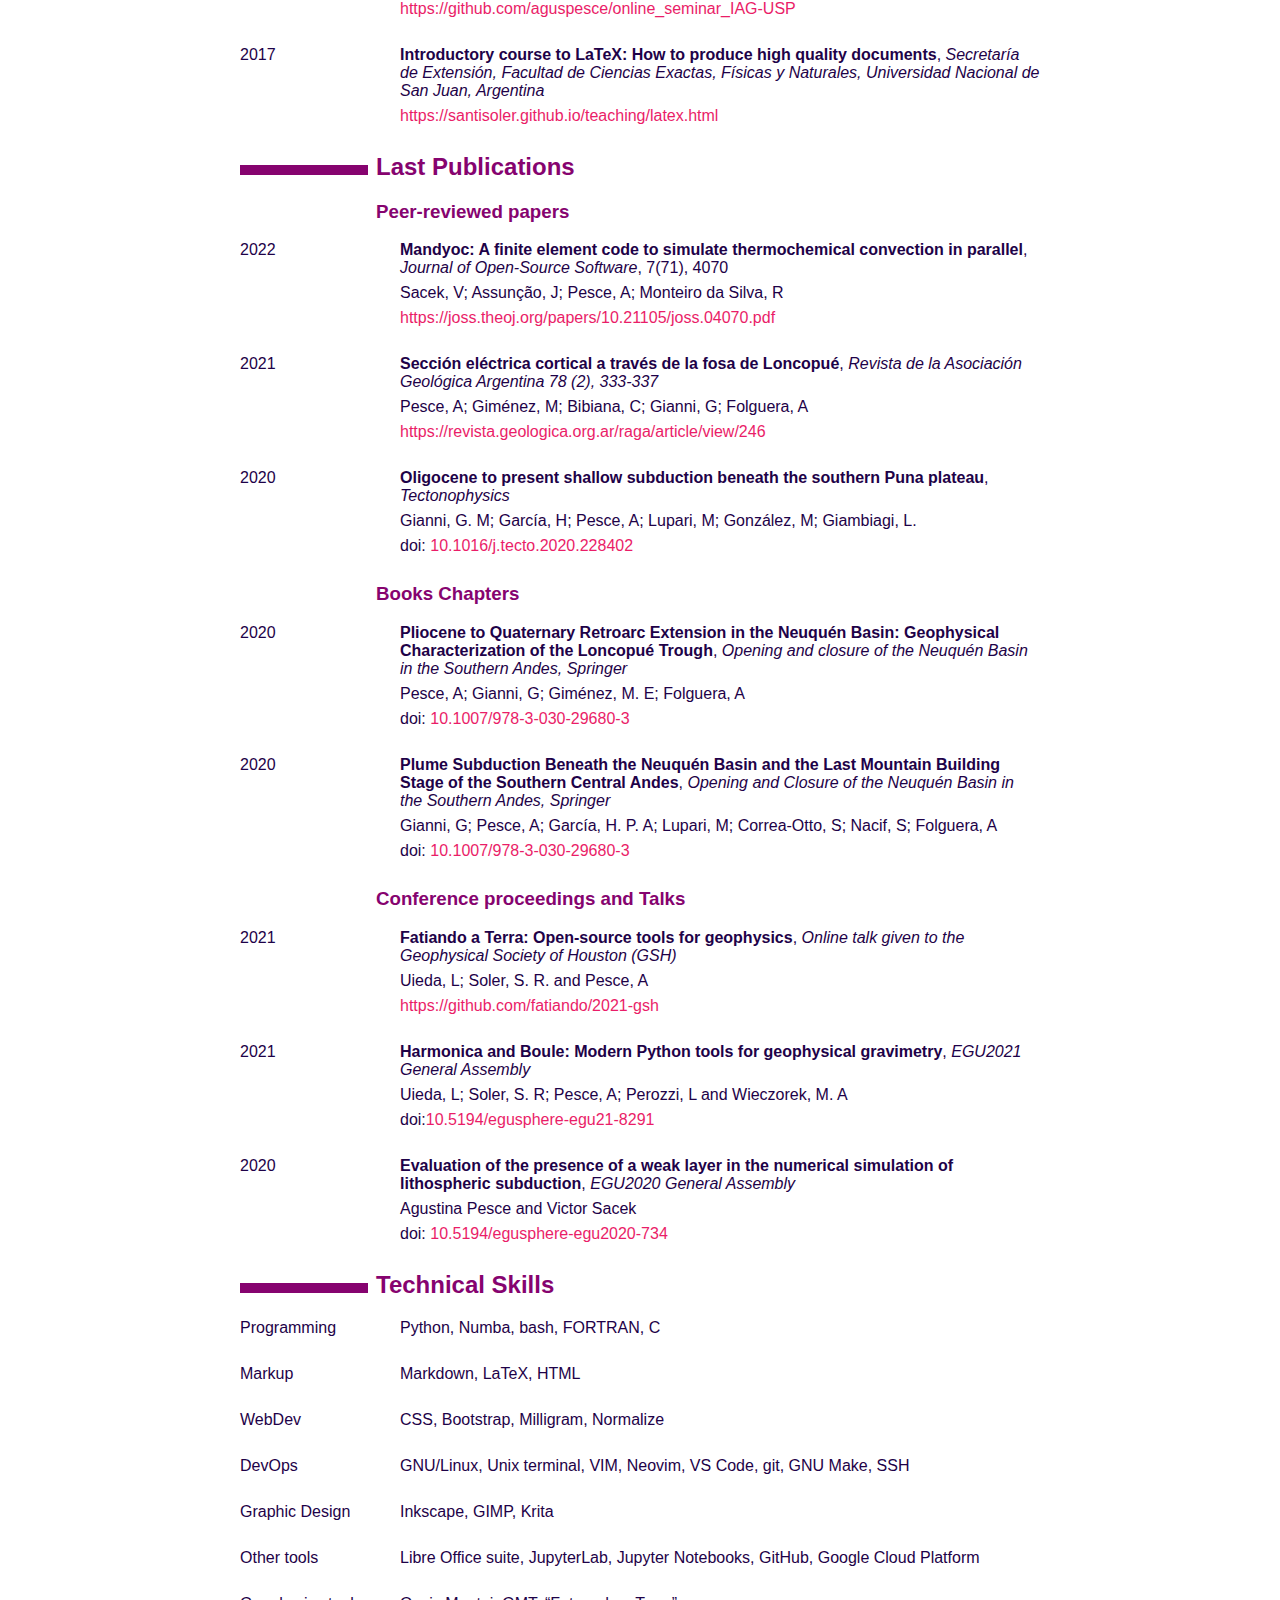
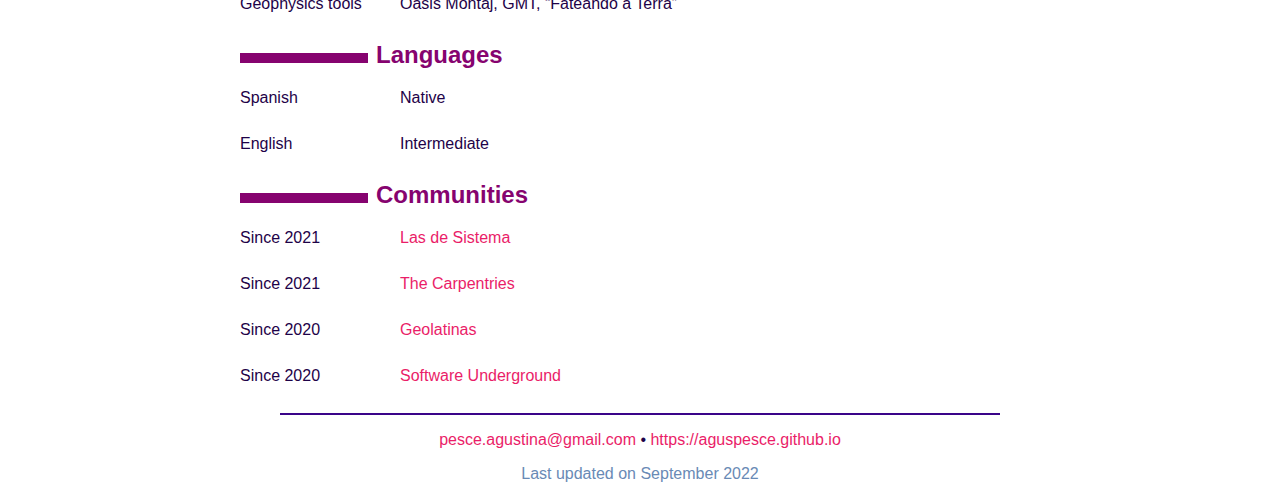
==== commit cffe5c30: "Deploying to gh-pages from @ aguspesce/cv@7e8cdd570b8e05878e5dd6bc215e620c2de13dee 🚀" ====
--- a/index.html
+++ b/index.html
@@ -67,17 +67,18 @@
 <p><em><a href="https://datacarpentry.org/python-ecology-lesson-es/">Análisis y visualización de datos usando Python</a></em></p>
 </dd>
 <dt>Since Nov. 2021</dt>
-<dd><p><strong>Coding Coordinator and Trainer</strong> in Code to Communicate Program (<a href="https://twitter.com/CodeCommunicate/">CoCo</a>).</p>
+<dd><p><strong>Coding Coordinator and Trainer</strong> in Code to Communicate Program (<a href="https://www.codecommunicate.org/">CoCo</a>).</p>
 <p><em>CoCo is a NSF-funded bilingual program for grad-student</em></p>
 <p>Key responsibilities:</p>
 <ul>
-<li>Creating the content which will be taught during the coding sessions</li>
-<li>Participating in biweekly discussions to go over pending items on the list</li>
+<li>Participate in different tasks to create a good foundation for the program</li>
+<li>Translation of different documents</li>
+<li>Develop the content which will be taught during the coding sessions</li>
 <li>Participate in course content development meetings</li>
-<li>Translation of different documents</li>
-<li>Different tasks to create a good foundation for this program</li>
-<li>Teach the course content</li>
-<li>Attend the trainers orientation session</li>
+<li>Organize the coding and Geohacking session</li>
+<li>Organize and supervise coding trainers</li>
+<li>Teach part of the course content</li>
+<li>Attend and organize the trainers orientation session</li>
 </ul>
 </dd>
 <dt>2019 - March 2022</dt>
@@ -131,7 +132,7 @@
 </ul>
 </dd>
 <dt>2020</dt>
-<dd><p><a href="https://dashboard-covid-ar.herokuapp.com/"><strong>Dashboard using plotly and herokuapp</strong></a></p>
+<dd><p><a href="https://dashboard-covid-ar.herokuapp.com/"><strong>Dashboard using Plotly and Heroku</strong></a></p>
 <p><em>A COVID-19 data visualization</em></p>
 <ul>
 <li><p>Design and development of the libraries</p></li>
@@ -223,7 +224,7 @@
 <p><a href="https://santisoler.github.io/teaching/latex.html">https://santisoler.github.io/teaching/latex.html</a></p>
 </dd>
 </dl>
-<h2 id="publications">Publications</h2>
+<h2 id="last-publications">Last Publications</h2>
 <h3 id="peer-reviewed-papers">Peer-reviewed papers</h3>
 <dl>
 <dt>2022</dt>
@@ -241,57 +242,84 @@
 <p>Gianni, G. M; García, H; Pesce, A; Lupari, M; González, M; Giambiagi, L.</p>
 <p>doi: <a href="https://doi.org/10.1016/j.tecto.2020.228402">10.1016/j.tecto.2020.228402</a></p>
 </dd>
-<dt>2019</dt>
-<dd><p><strong>The subduction of the Copiapó aseismic ridge, is the causing of the formation of metallic minerals deposits in north of Chile and Argentina?</strong>, <em>Geodesy and Geodynamics</em></p>
-<p>Gimenez,M; Acosta,G; Alvarez, O; Pesce, A; Lince Kinger, F; Folguera A.</p>
-<p>doi: <a href="https://doi.org/10.1016/j.geog.2019.04.007">10.1016/j.geog.2019.04.007</a></p>
-</dd>
-<dt>2019</dt>
-<dd><p><strong>Gravitational field calculation in spherical coordinates using variable densities in depth</strong>, <em>Geophysical Journal International</em></p>
-<p>Soler, S; Pesce, A; Gimenez, M; Uieda, L.</p>
-<p>doi: <a href="https://doi.org/10.1093/gji/ggz277">10.1093/gji/ggz277</a></p>
-</dd>
-<dt>2019</dt>
-<dd><p><strong>Magnetic characterization of a retroarc extensional basin: The Loncopué Trough</strong>, <em>Journal of South American Earth Sciences</em></p>
-<p>Pesce, A; Gianni, G; Giménez, M. E; Folguera, A</p>
-<p>doi: <a href="https://doi.org/10.1016/j.jsames.2018.11.00">10.1016/j.jsames.2018.11.00</a></p>
-</dd>
-<dt>2019</dt>
-<dd><p><strong>Modelo preliminar 3-D de susceptibilidad magnética del volcán Tromen</strong>, <em>Revista de la Asociación Geológica Argentina</em>, 76(1),687-692.</p>
-<p>Pesce, A; Lupari, M; Gianni, G; Nacif, S; Gimenez, M</p>
-<p><a href="https://revista.geologica.org.ar/raga/article/view/129">https://revista.geologica.org.ar/raga/article/view/129</a></p>
-</dd>
-<dt>2018</dt>
-<dd><p><strong>Modelado gravimetrico 3D de da Corteza Superior de da subcuenca Palauco y alrededores, sur se Mendoza, Argentina</strong>, <em>Revista de la Asociación Geológica Argentina</em>, 75(4), 584-591.</p>
-<p>Lupari, M; Pesce, A; Leiva, F; Gonzales,M. A; Nacif, S; Alvarez, O; Gimenez, M; Lavecchia, J; Folguera, A</p>
-<p><a href="https://ppct.caicyt.gov.ar/index.php/raga/article/view/13112">https://ppct.caicyt.gov.ar/index.php/raga/article/view/13112</a></p>
-</dd>
-<dt>2018</dt>
-<dd><p><strong>Transient plate contraction between two simultaneous slab windows: Insights from Paleogene tectonics of the Patagonian Andes</strong>, <em>Journal of Geodynamic</em></p>
-<p>Gianni, G; Pesce, A; Soler, S. R</p>
-<p>doi: <a href="https://doi.org/10.1016/j.jog.2018.07.008">10.1016/j.jog.2018.07.008</a></p>
-</dd>
-<dt>2018</dt>
-<dd><p><strong>Intraplate seismicity recorded by a local network in the Neuquen Basin Argentina</strong>. <em>Journal of South American Earth Sciences</em></p>
-<p>Correa-Otto, S; Nacif, S; Pesce, A; Nacif, A; Gianni, G; Furlani, R; Giménez,M; Ruiz,F</p>
-<p>doi: <a href="https://doi.org/10.1016/j.jsames.2017.12.007">10.1016/j.jsames.2017.12.007</a></p>
-</dd>
-<dt>2018</dt>
-<dd><p><strong>3-D crustal-scale gravity model of the San Rafael Block and Payenia volcanic province in Mendoza, Argentina</strong>, <em>Geoscience Frontiers</em></p>
-<p>Richarte, D; Lupari, M; Pesce, A; Nacif, S; Gimenez, M</p>
-<p>doi: <a href="https://doi.org/10.1016/j.gsf.2017.03.004">10.1016/j.gsf.2017.03.004</a></p>
-</dd>
-<dt>2017</dt>
-<dd><p><strong>Plume overriding triggers shallow subduction and orogeny in the Southern Central Andes</strong>, <em>Gondwana Research</em></p>
-<p>Gianni, G; García, H; Lupari, M; Pesce, A; Folguera, A</p>
-<p>doi: <a href="https://doi.org/10.1016/j.gr.2017.06.011">10.1016/j.gr.2017.06.011</a></p>
-</dd>
-<dt>2017</dt>
-<dd><p><strong>Analysis of the Illapel Mw=8.3 thrust earthquake rupture zone using GOCE derived gradients</strong>, <em>Pure and Applied Geophysics</em></p>
-<p>Álvarez, O; Pesce, A; Gimenez, M; Folguera, A; Soler, S; Wenjin Chen</p>
-<p>doi: <a href="https://doi.org/10.1007/s00024-016-1376-y">10.1007/s00024-016-1376-y</a></p>
-</dd>
-</dl>
+</dl>
+<!-- 2019 -->
+<!-- : **The subduction of the Copiapó aseismic ridge, is the causing of the formation of metallic minerals deposits in north of Chile and Argentina?**, -->
+<!-- _Geodesy and Geodynamics_ -->
+<!---->
+<!--     Gimenez,M; Acosta,G; Alvarez, O; Pesce, A; Lince Kinger, F; Folguera A. -->
+<!---->
+<!--     doi: [10.1016/j.geog.2019.04.007](https://doi.org/10.1016/j.geog.2019.04.007) -->
+<!---->
+<!-- 2019 -->
+<!-- : **Gravitational field calculation in spherical coordinates using variable densities in depth**, -->
+<!-- _Geophysical Journal International_ -->
+<!---->
+<!--     Soler, S; Pesce, A; Gimenez, M; Uieda, L. -->
+<!---->
+<!-- 2019 -->
+<!-- : **Magnetic characterization of a retroarc extensional basin: The Loncopué Trough**, -->
+<!-- _Journal of South American Earth Sciences_ -->
+<!---->
+<!--     Pesce, A; Gianni, G; Giménez, M. E; Folguera, A -->
+<!---->
+<!--     doi: [10.1016/j.jsames.2018.11.00](https://doi.org/10.1016/j.jsames.2018.11.00) -->
+<!---->
+<!-- 2019 -->
+<!-- : **Modelo preliminar 3-D de susceptibilidad magnética del volcán Tromen**, -->
+<!-- _Revista de la Asociación Geológica Argentina_, 76(1),687-692. -->
+<!---->
+<!--     Pesce, A; Lupari, M; Gianni, G; Nacif, S; Gimenez, M -->
+<!---->
+<!--     [https://revista.geologica.org.ar/raga/article/view/129](https://revista.geologica.org.ar/raga/article/view/129) -->
+<!---->
+<!-- 2018 -->
+<!-- : **Modelado gravimetrico 3D de da Corteza Superior de da subcuenca Palauco y alrededores, sur se Mendoza, Argentina**, -->
+<!-- _Revista de la Asociación Geológica Argentina_, 75(4), 584-591. -->
+<!---->
+<!--     Lupari, M; Pesce, A; Leiva, F; Gonzales,M. A; Nacif, S; Alvarez, O; -->
+<!--     Gimenez, M; Lavecchia, J; Folguera, A -->
+<!---->
+<!--     [https://ppct.caicyt.gov.ar/index.php/raga/article/view/13112](https://ppct.caicyt.gov.ar/index.php/raga/article/view/13112) -->
+<!---->
+<!-- 2018 -->
+<!-- : **Transient plate contraction between two simultaneous slab windows: Insights from Paleogene tectonics of the Patagonian Andes**, -->
+<!-- _Journal of Geodynamic_ -->
+<!---->
+<!--     Gianni, G; Pesce, A; Soler, S. R -->
+<!---->
+<!--     doi: [10.1016/j.jog.2018.07.008](https://doi.org/10.1016/j.jog.2018.07.008) -->
+<!---->
+<!-- 2018 -->
+<!-- : **Intraplate seismicity recorded by a local network in the Neuquen Basin Argentina**. -->
+<!-- _Journal of South American Earth Sciences_ -->
+<!---->
+<!--     Correa-Otto, S; Nacif, S; Pesce, A; Nacif, A; Gianni, G; Furlani, R; Giménez,M; Ruiz,F -->
+<!---->
+<!--     doi: [10.1016/j.jsames.2017.12.007](https://doi.org/10.1016/j.jsames.2017.12.007) -->
+<!---->
+<!-- 2018 -->
+<!-- : **3-D crustal-scale gravity model of the San Rafael Block and Payenia volcanic province in Mendoza, Argentina**, -->
+<!-- _Geoscience Frontiers_ -->
+<!---->
+<!--     Richarte, D; Lupari, M; Pesce, A; Nacif, S; Gimenez, M -->
+<!---->
+<!--     doi: [10.1016/j.gsf.2017.03.004](https://doi.org/10.1016/j.gsf.2017.03.004) -->
+<!---->
+<!-- 2017 -->
+<!-- : **Plume overriding triggers shallow subduction and orogeny in the Southern Central Andes**, -->
+<!-- _Gondwana Research_ -->
+<!---->
+<!--     Gianni, G; García, H; Lupari, M; Pesce, A; Folguera, A -->
+<!---->
+<!--     doi: [10.1016/j.gr.2017.06.011](https://doi.org/10.1016/j.gr.2017.06.011) -->
+<!---->
+<!-- 2017 -->
+<!-- : **Analysis of the Illapel Mw=8.3 thrust earthquake rupture zone using GOCE derived gradients**, -->
+<!-- _Pure and Applied Geophysics_ -->
+<!---->
+<!--     Álvarez, O; Pesce, A; Gimenez, M; Folguera, A; Soler, S; Wenjin Chen -->
+<!---->
 <h3 id="books-chapters">Books Chapters</h3>
 <dl>
 <dt>2020</dt>
@@ -304,17 +332,25 @@
 <p>Gianni, G; Pesce, A; García, H. P. A; Lupari, M; Correa-Otto, S; Nacif, S; Folguera, A</p>
 <p>doi: <a href="https://doi.org/10.1007/978-3-030-29680-3">10.1007/978-3-030-29680-3</a></p>
 </dd>
-<dt>2019</dt>
-<dd><p><strong>Along-strike segmentation of the Farallon-Phoenix midocean ridge: Insightsfrom the Paleogene tectonic evolution of the Patagonian Andes between 45º and 46º S</strong>, <em>Andean Tectonics, Elsevier</em></p>
-<p>Gianni, G; Pesce, A, Garcia, H.P.A; Sánchez, M; Soler, S; Navarrete, C; Echaurren, A; Encinas, A; Folguera, A</p>
-<p>doi: <a href="https://doi.org/10.1016/B978-0-12-816009-1.00023-X">10.1016/B978-0-12-816009-1.00023-X</a></p>
-</dd>
-<dt>2019</dt>
-<dd><p><strong>Crustal structure in the southern Andes adjacent foreland and Atlantic passive margin delineated by satellite gravimetric models</strong>, <em>Andean Tectonics, Elsevier</em></p>
-<p>Gimenez, M; Pesce, A; Pechuan, S; Areco,M. A; Soler, S. R; Correa Otto, S; Lince Klinger, F; Alvarez, O; Folguera, A</p>
-<p>doi: <a href="https://doi.org/10.1016/B978-0-12-816009-1.00002-2">10.1016/B978-0-12-816009-1.00002-2</a></p>
-</dd>
-</dl>
+</dl>
+<!-- 2019 -->
+<!-- : **Along-strike segmentation of the Farallon-Phoenix midocean ridge: Insightsfrom the Paleogene tectonic evolution of the Patagonian Andes between 45º and 46º S**, -->
+<!-- _Andean Tectonics, Elsevier_ -->
+<!---->
+<!--     Gianni, G; Pesce, A, Garcia, H.P.A; Sánchez, M; Soler, S; Navarrete, C; -->
+<!--     Echaurren, A; Encinas, A; Folguera, A -->
+<!---->
+<!--     doi: [10.1016/B978-0-12-816009-1.00023-X](https://doi.org/10.1016/B978-0-12-816009-1.00023-X) -->
+<!---->
+<!-- 2019 -->
+<!-- : **Crustal structure in the southern Andes adjacent foreland and Atlantic passive margin delineated by satellite gravimetric models**, -->
+<!-- _Andean Tectonics, Elsevier_ -->
+<!---->
+<!--     Gimenez, M; Pesce, A; Pechuan, S; Areco,M. A; Soler, S. R; Correa Otto, S; -->
+<!--     Lince Klinger, F; Alvarez, O; Folguera, A -->
+<!---->
+<!--     doi: [10.1016/B978-0-12-816009-1.00002-2](https://doi.org/10.1016/B978-0-12-816009-1.00002-2) -->
+<!---->
 <h3 id="conference-proceedings-and-talks">Conference proceedings and Talks</h3>
 <dl>
 <dt>2021</dt>
@@ -332,45 +368,71 @@
 <p>Agustina Pesce and Victor Sacek</p>
 <p>doi: <a href="https://doi.org/10.5194/egusphere-egu2020-734">10.5194/egusphere-egu2020-734</a></p>
 </dd>
-<dt>2018</dt>
-<dd><p><strong>Análisis Isostático de los Andes Centrales Sur a Partir de la Ondulación del Geoide</strong>, <em>XVII Reunión de Tectónica, La Rioja, Argentina</em></p>
-<p>Pesce, A. and Gimenez, M.</p>
-<p>ISBN: 978-987-42-9619-1</p>
-</dd>
-<dt>2017</dt>
-<dd><p><strong>Magnetic characterization of the Loncopué trough, Neuquén, Argentina</strong>, <em>XX Congreso Geológico Argentino</em></p>
-<p>Pesce, A; Gimenez, M; Folguera, A; Gianni, G; Soler, S. R.</p>
-<p>ISBN: 978-987-42-6666-8</p>
-</dd>
-<dt>2017</dt>
-<dd><p><strong>Caracterización magnética de la fosa de Loncopué, Neuquén, Argentina</strong>, <em>I Congreso Binacional de Investigación Científica (Argentina-Chile) y Encuentro de Jovenes Investigadores, San Juan, Argentina</em></p>
-<p>Agustina Pesce</p>
-</dd>
-<dt>2016</dt>
-<dd><p><strong>Estudio magnético, gravimétrico y magnetotelúrico de la fosa de Loncopué</strong>, <em>Primer Simposio de Tectónica Sudamericana,Santiago de Chile, Chile</em></p>
-<p>Pesce, A; Gimenez, M; Folguera, A</p>
-</dd>
-<dt>2015</dt>
-<dd><p><strong>Análisis geodésico y gravimétrico preliminares la franja de 38º a 40º S de la cordillera de los Andes</strong>, <em>XVI Reunión de Tectónica, Río Negro, Argentina</em></p>
-<p>Pesce, A; Gimenez, M; Introcaso, A; Guspí, F</p>
-<p>ISBN: 978-987-3667-17-6</p>
-</dd>
-<dt>2014</dt>
-<dd><p><strong>Combinación de alturas del geoide y anomalías de aire libre para gran cantidad de observaciones</strong>, <em>XXVII Reunión científica de la Asociación Argentina de Geofísicos y Geodestas, San Juan, Argentina</em></p>
-<p>Guspí, F; Pesce, A</p>
-<p>ISBN: 978-987-33-5605-6</p>
-</dd>
-<dt>2014</dt>
-<dd><p><strong>Distensión-compresión en los Andes del norte Argentino. Su explicación a partir de un modelo plástico actualizado</strong>, <em>XXVII Reunión científica de la Asociación Argentina de Geofísicos y Geodestas, San Juan, Argentina</em></p>
-<p>Pesce, A; Novara, I; Introcaso, A</p>
-<p>ISBN: 978-987-33-5605-6</p>
-</dd>
-<dt>2014</dt>
-<dd><p><strong>Análisis isostático preliminar de la región norte de la Patagonia, a partir de las ondulaciones del geoide</strong>, <em>XXVII Reunión científica de la Asociación Argentina de Geofísicos y Geodestas, San Juan, Argentina</em></p>
-<p>Pesce, A; Gimenez, M; Guspí, F</p>
-<p>ISBN: 978-987-33-5605-6</p>
-</dd>
-</dl>
+</dl>
+<!-- 2018 -->
+<!-- : **Análisis Isostático de los Andes Centrales Sur a Partir de la Ondulación del Geoide**, -->
+<!-- _XVII Reunión de Tectónica, La Rioja, Argentina_ -->
+<!---->
+<!--     Pesce, A. and Gimenez, M. -->
+<!---->
+<!--     ISBN: 978-987-42-9619-1 -->
+<!---->
+<!-- 2017 -->
+<!-- : **Magnetic characterization of the Loncopué trough, Neuquén, Argentina**, -->
+<!-- _XX Congreso Geológico Argentino_ -->
+<!---->
+<!--     Pesce, A; Gimenez, M; Folguera, A; Gianni, G; Soler, S. R. -->
+<!---->
+<!--     ISBN: 978-987-42-6666-8 -->
+<!---->
+<!-- 2017 -->
+<!-- : **Caracterización magnética de la fosa de Loncopué, Neuquén, Argentina**, -->
+<!-- _I Congreso Binacional de Investigación Científica (Argentina-Chile) y -->
+<!-- Encuentro de Jovenes Investigadores, San Juan, Argentina_ -->
+<!---->
+<!--     Agustina Pesce -->
+<!---->
+<!-- 2016 -->
+<!-- : **Estudio magnético, gravimétrico y magnetotelúrico de la fosa de Loncopué**, -->
+<!-- _Primer Simposio de Tectónica Sudamericana,Santiago de Chile, Chile_ -->
+<!---->
+<!--     Pesce, A; Gimenez, M; Folguera, A -->
+<!---->
+<!-- 2015 -->
+<!-- : **Análisis geodésico y gravimétrico preliminares la franja de 38º a 40º S de la cordillera de los Andes**, -->
+<!-- _XVI Reunión de Tectónica, Río Negro, Argentina_ -->
+<!---->
+<!--     Pesce, A; Gimenez, M; Introcaso, A; Guspí, F -->
+<!---->
+<!--     ISBN: 978-987-3667-17-6 -->
+<!---->
+<!-- 2014 -->
+<!-- : **Combinación de alturas del geoide y anomalías de aire libre para gran cantidad de observaciones**, -->
+<!-- _XXVII Reunión científica de la Asociación Argentina de Geofísicos y Geodestas, -->
+<!-- San Juan, Argentina_ -->
+<!---->
+<!--     Guspí, F;  Pesce, A -->
+<!---->
+<!--     ISBN: 978-987-33-5605-6 -->
+<!---->
+<!-- 2014 -->
+<!-- : **Distensión-compresión en los Andes del norte Argentino. Su explicación a partir de un modelo plástico actualizado**, -->
+<!-- _XXVII Reunión científica de la Asociación Argentina de Geofísicos y Geodestas, -->
+<!-- San Juan, Argentina_ -->
+<!---->
+<!--     Pesce, A; Novara, I; Introcaso, A -->
+<!---->
+<!--     ISBN: 978-987-33-5605-6 -->
+<!---->
+<!-- 2014 -->
+<!-- : **Análisis isostático preliminar de la región norte de la Patagonia, a partir de las ondulaciones del geoide**, -->
+<!-- _XXVII Reunión científica de la Asociación Argentina de Geofísicos y Geodestas, -->
+<!-- San Juan, Argentina_ -->
+<!---->
+<!--     Pesce, A; Gimenez, M; Guspí, F -->
+<!---->
+<!--     ISBN: 978-987-33-5605-6 -->
+<!---->
 <h2 id="technical-skills">Technical Skills</h2>
 <dl>
 <dt>Programming</dt>
